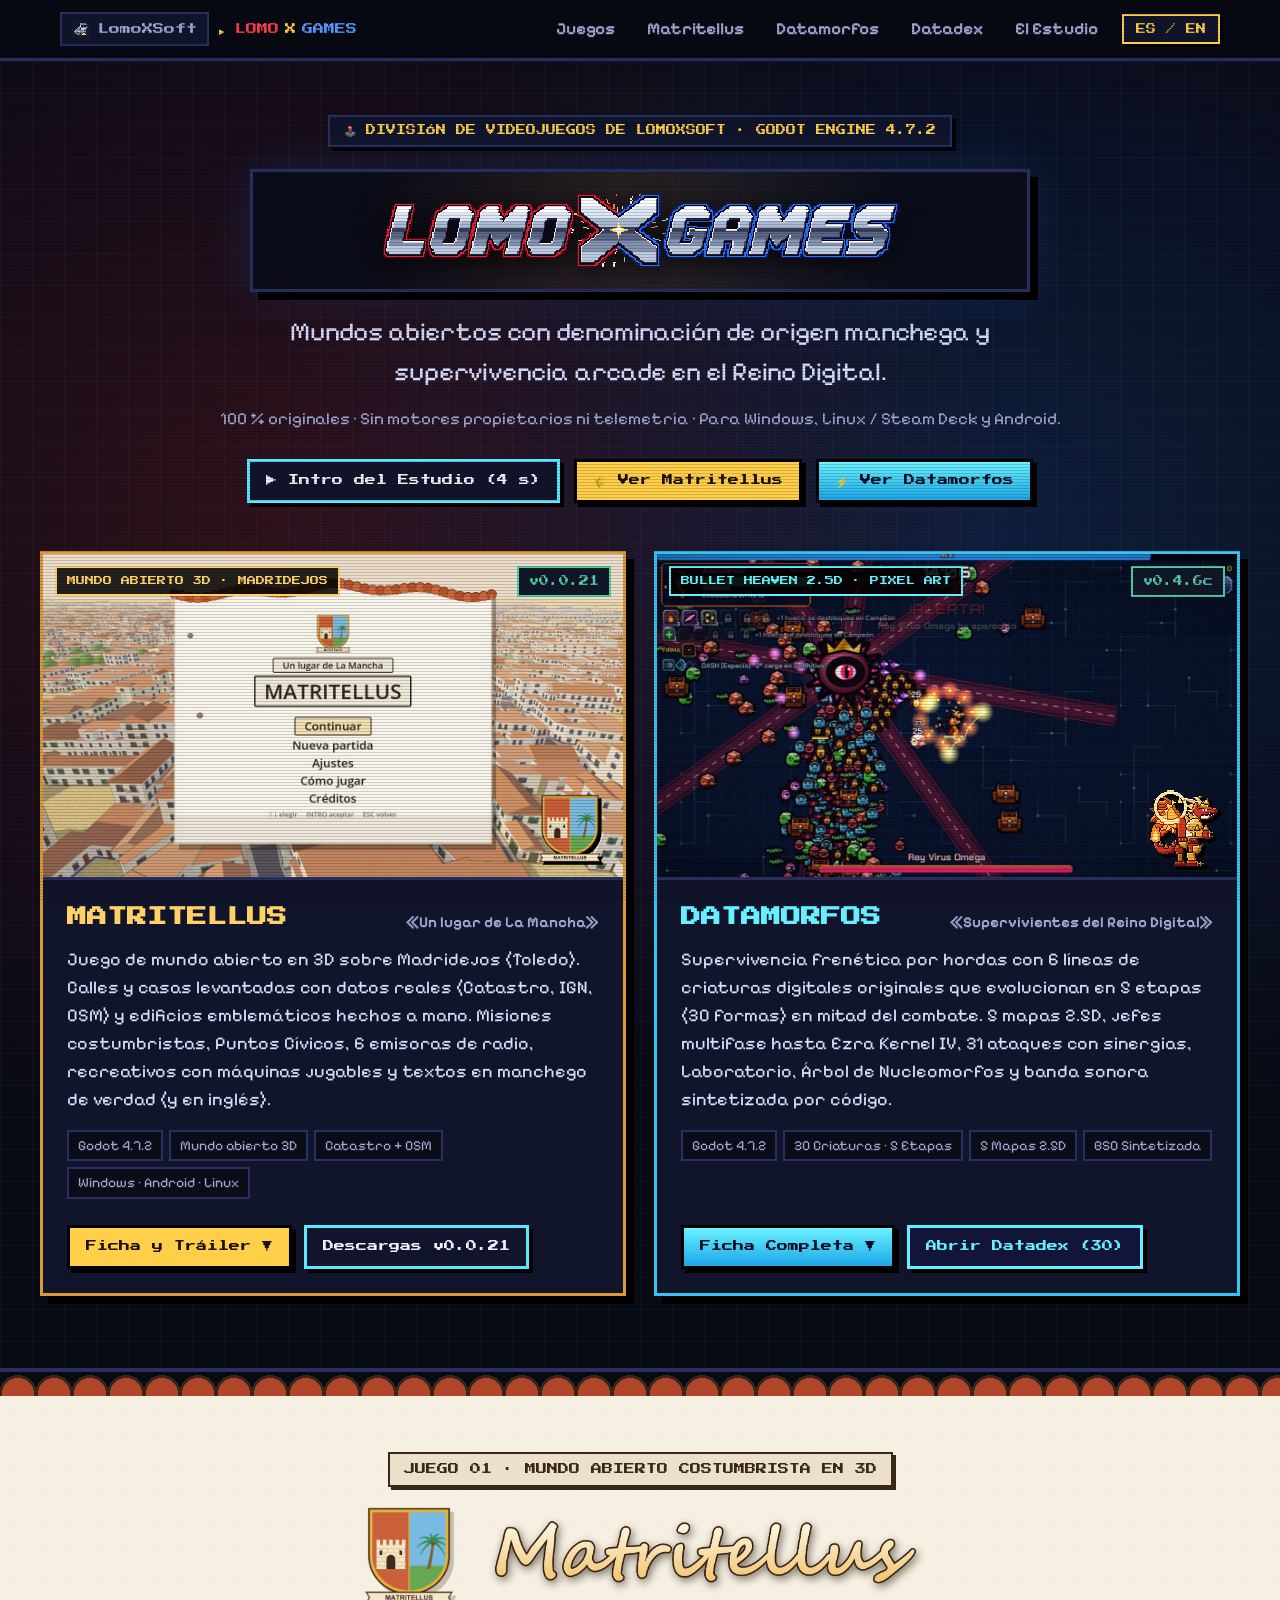
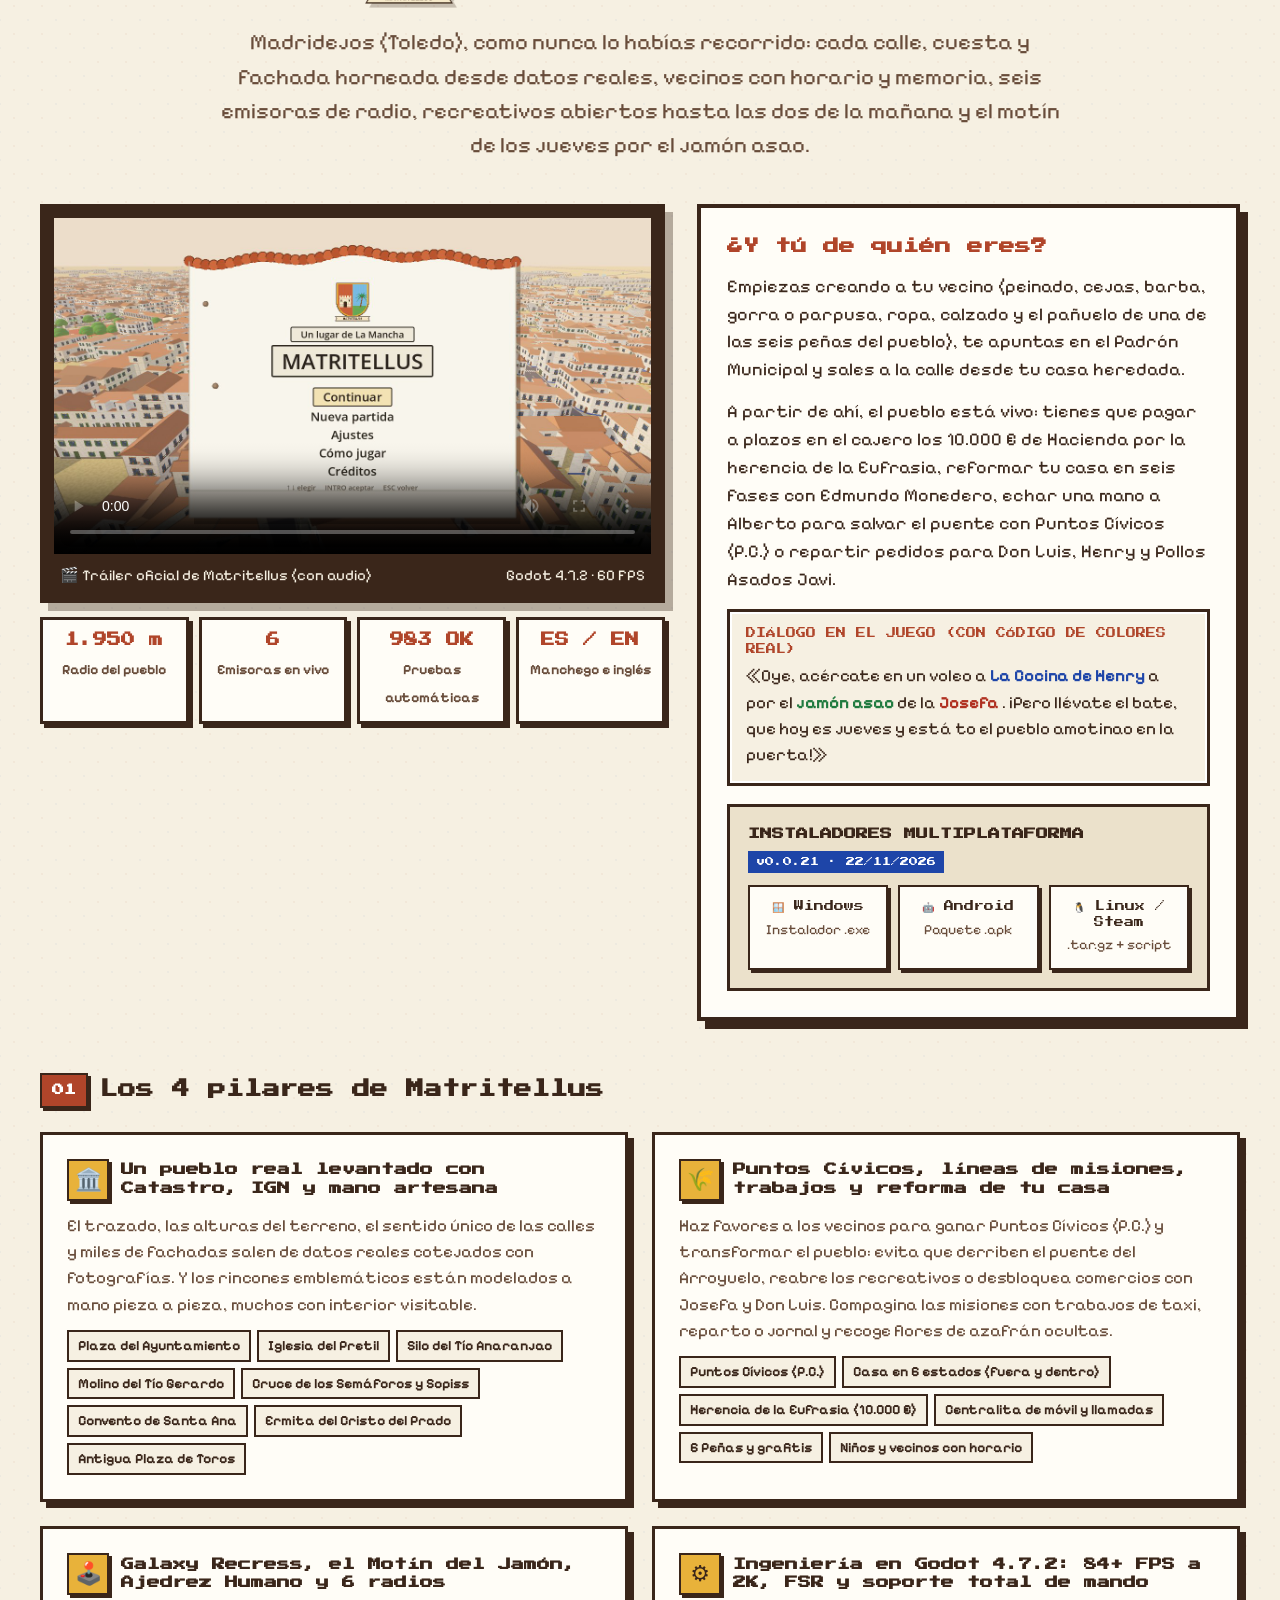
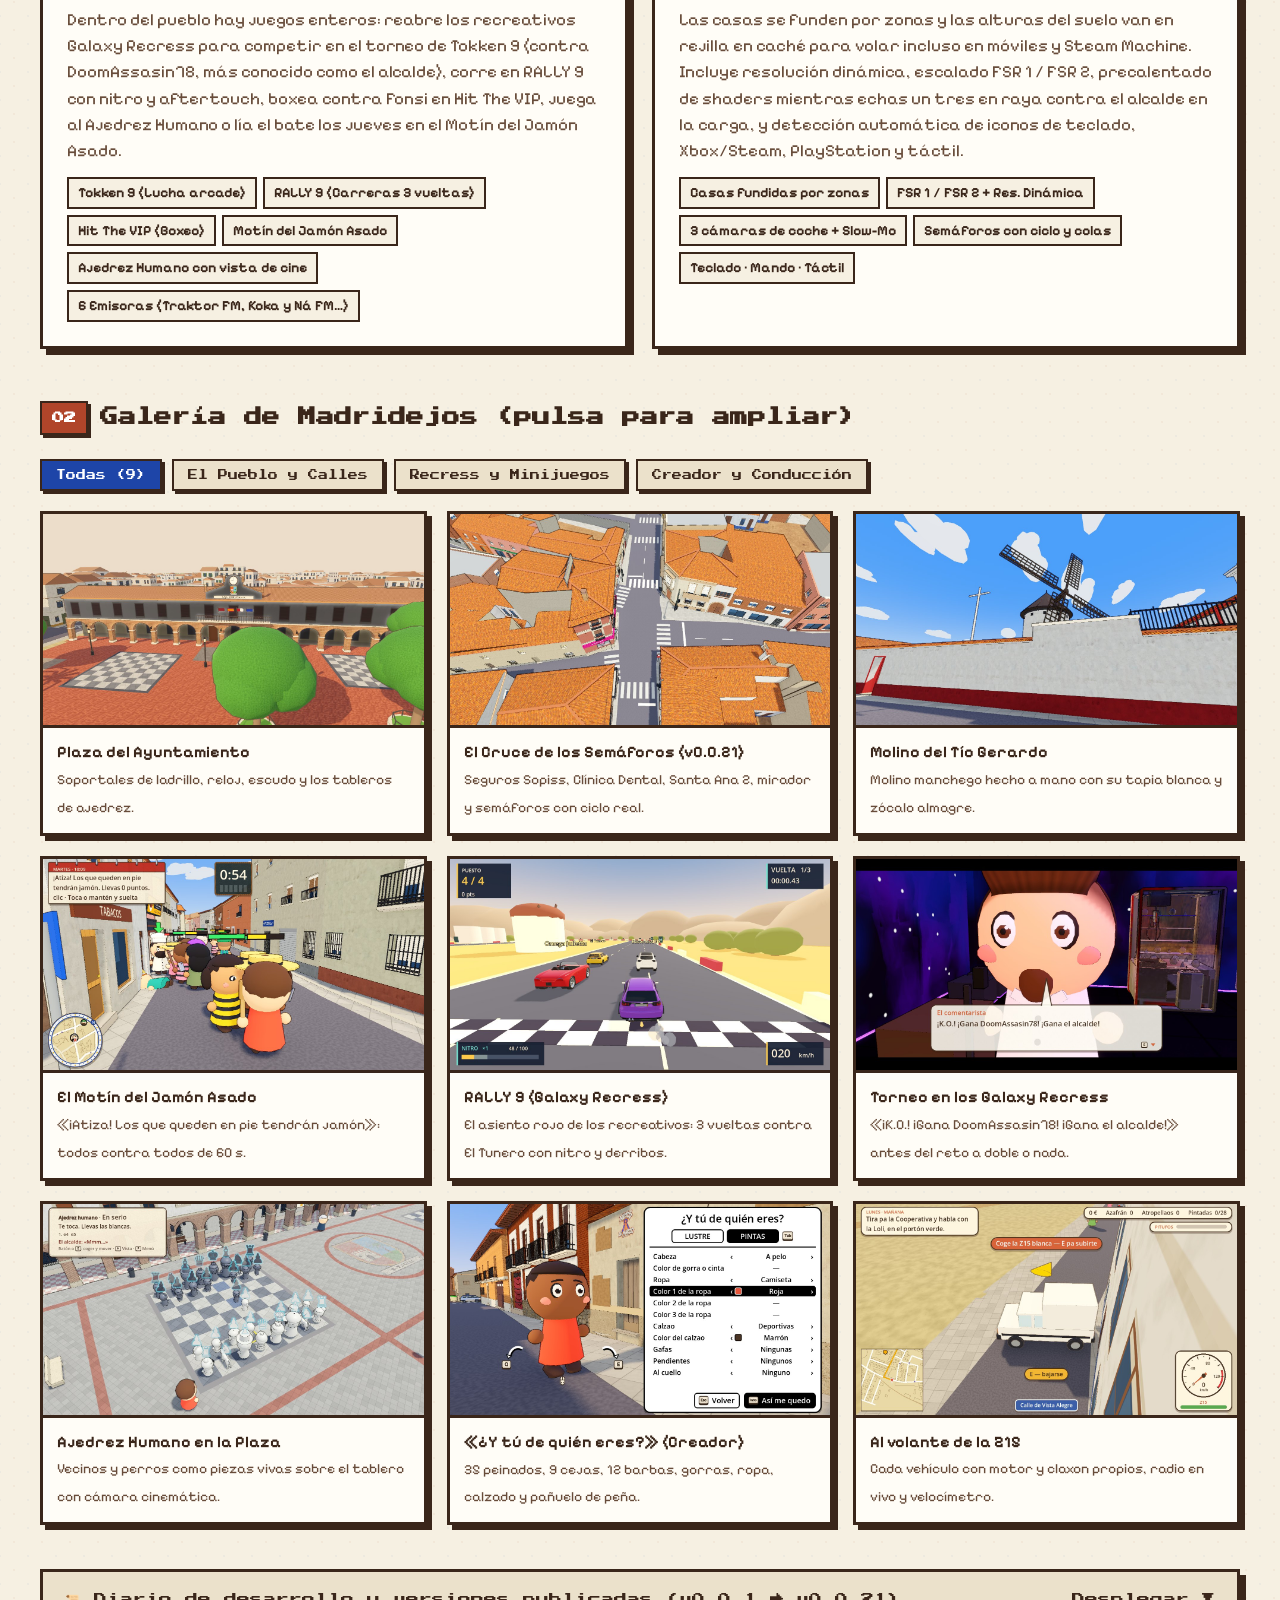
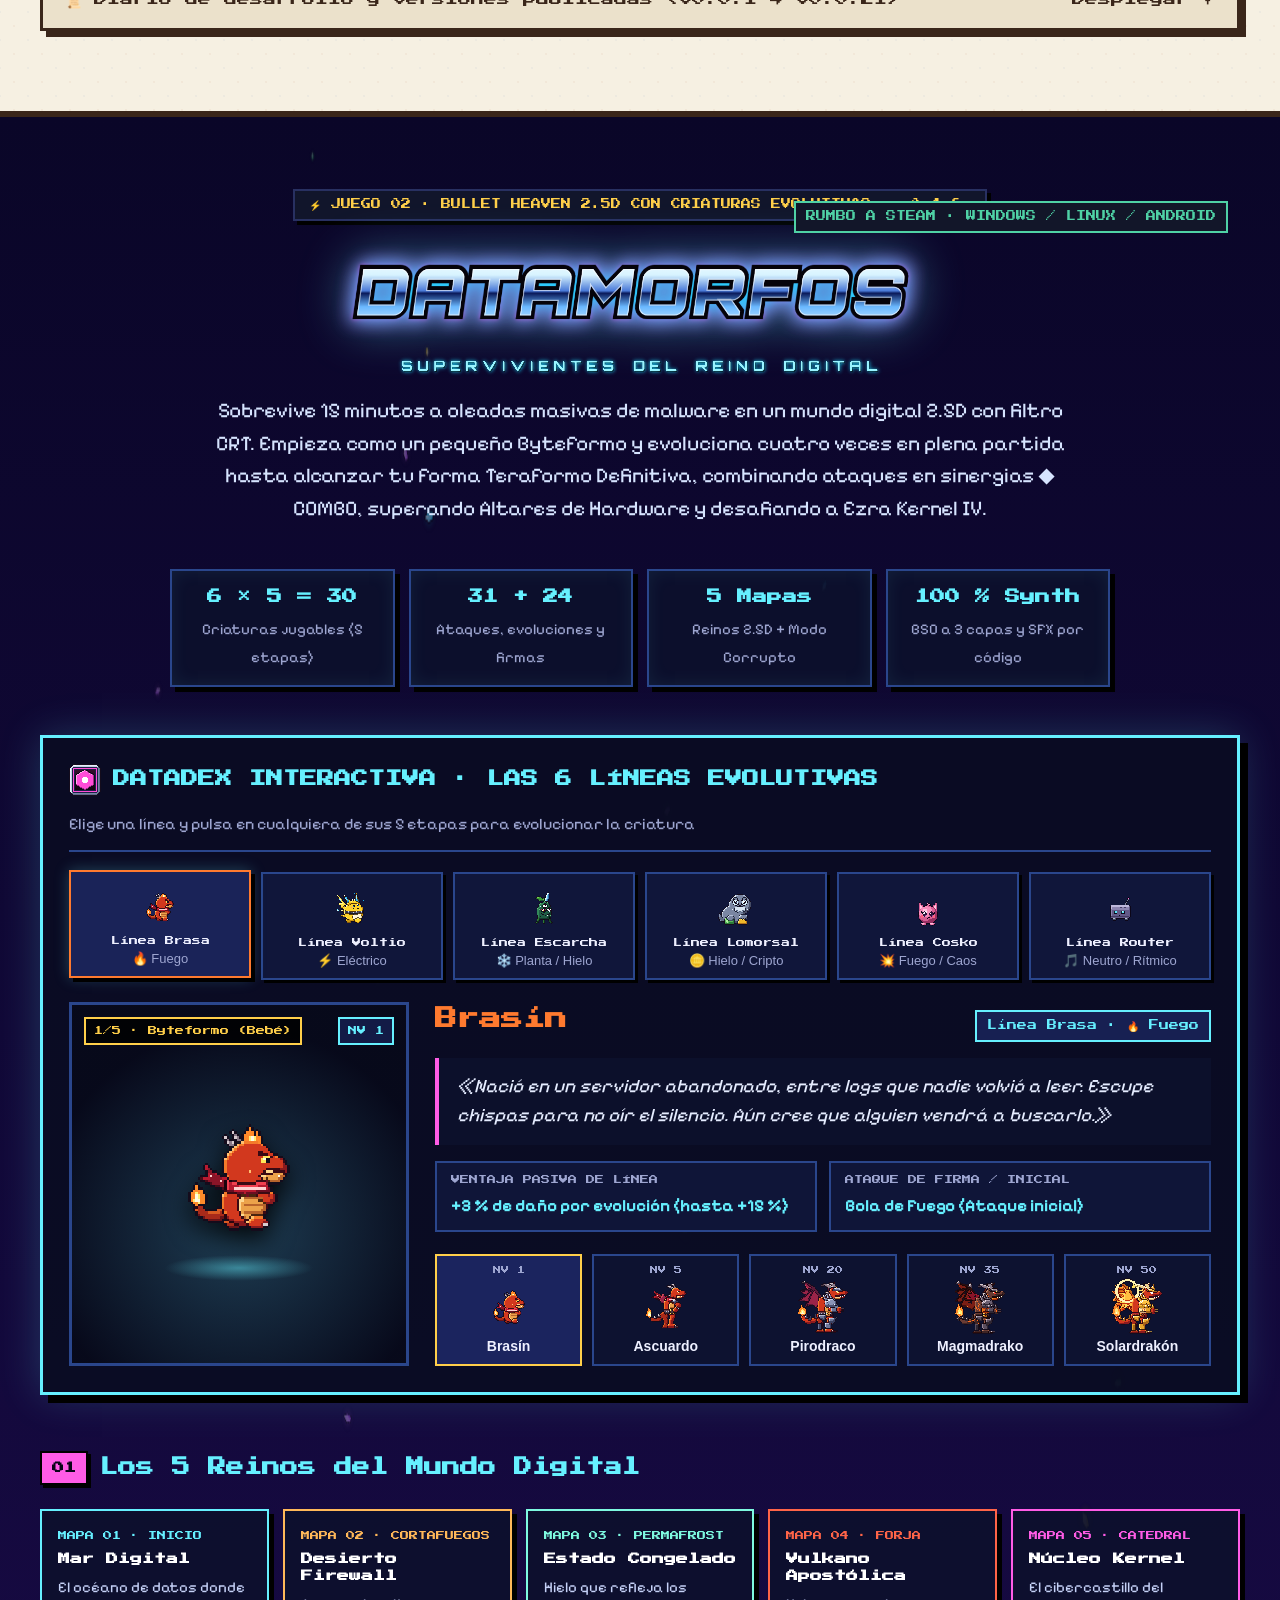
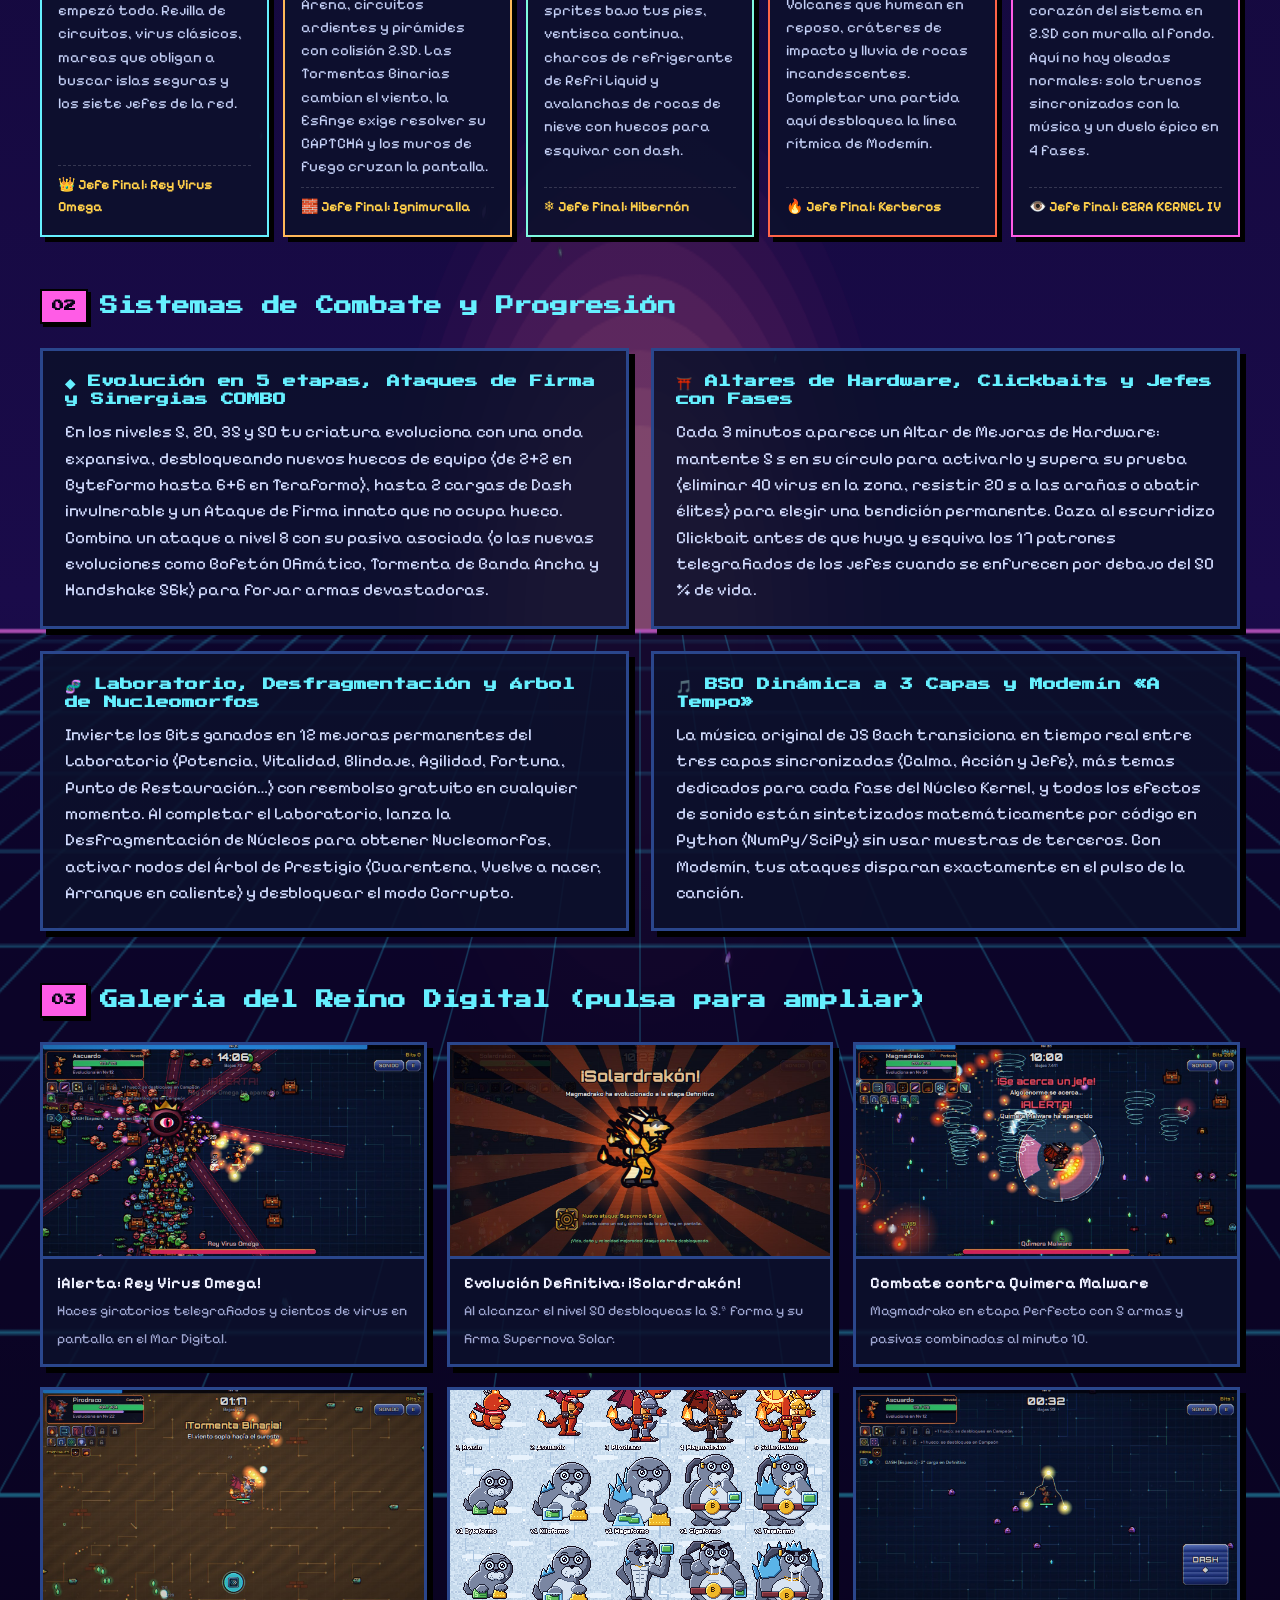
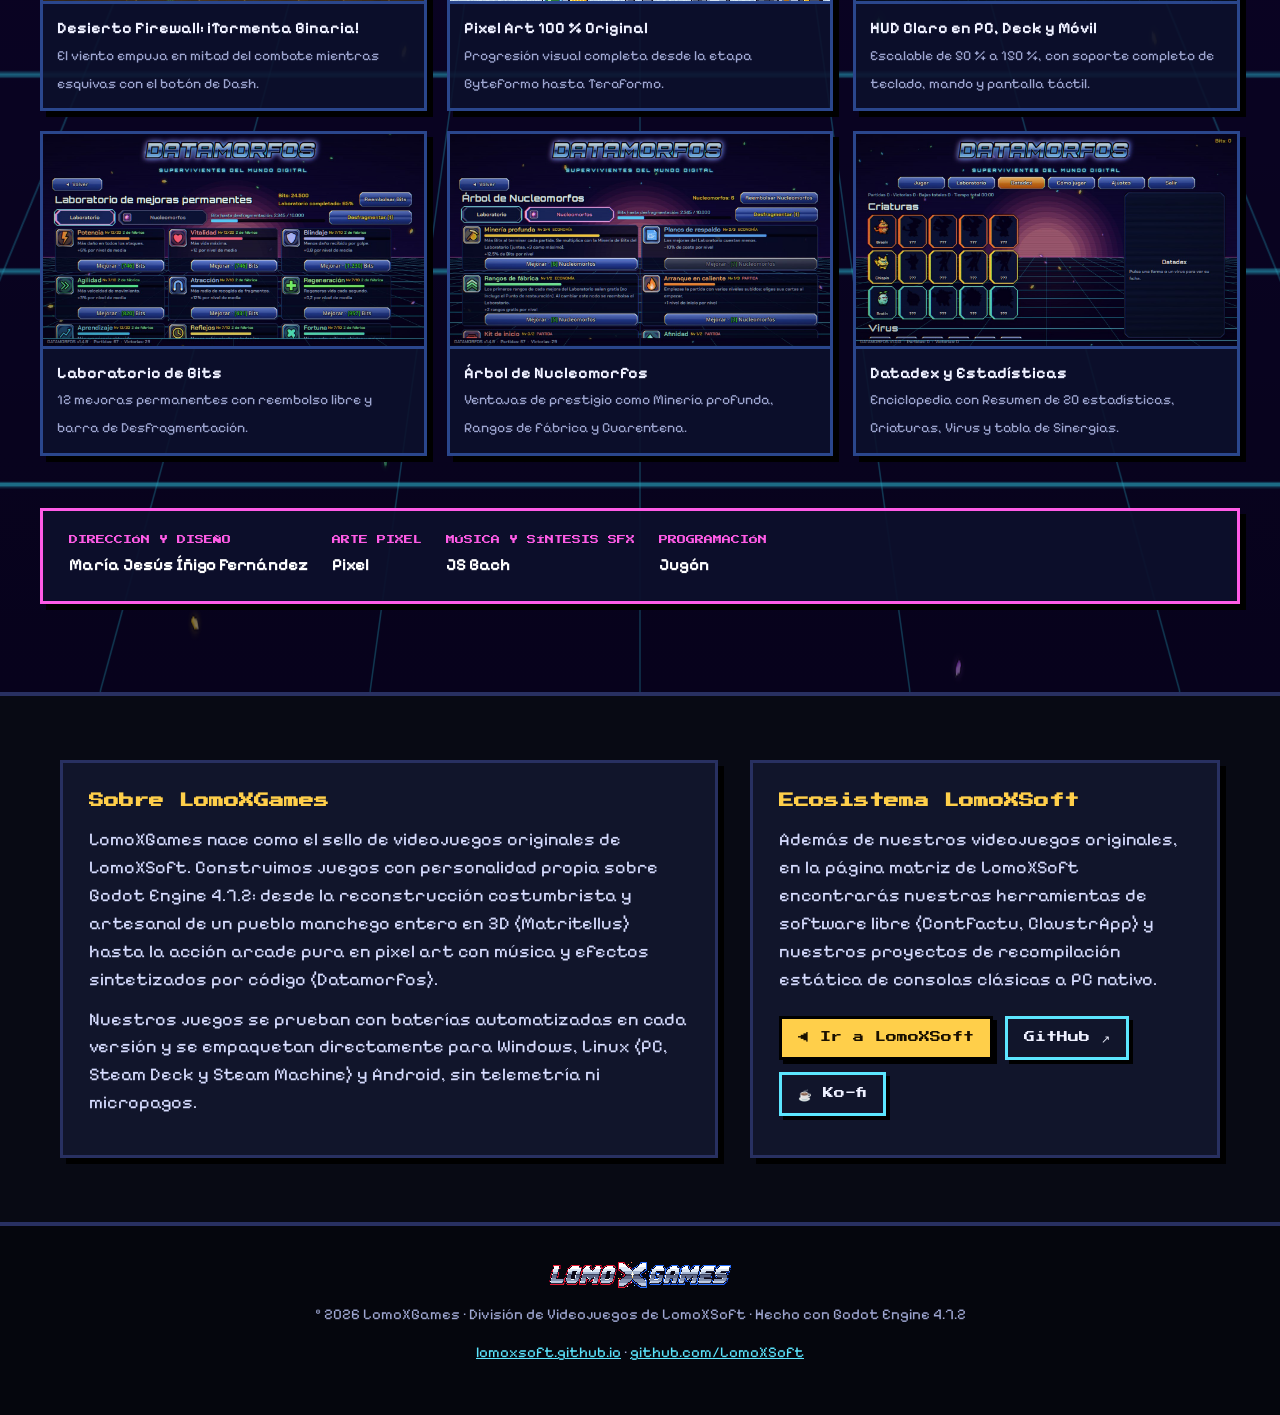
==== LomoXGames/index.html @ f9a0ca24 "Web oficial de LomoXGames con Matritellus y Datamorfos" ====
<!doctype html>
<html lang="es">
<head>
<meta charset="utf-8">
<meta name="viewport" content="width=device-width, initial-scale=1">
<title>LomoXGames · Estudio Indie de Videojuegos (División de LomoXSoft)</title>
<meta name="description" content="LomoXGames es la división de videojuegos de LomoXSoft. Descubre Matritellus (mundo abierto 3D sobre Madridejos) y Datamorfos (bullet-heaven 2.5D con 30 criaturas digitales).">
<meta name="theme-color" content="#080a14">
<meta property="og:type" content="website">
<meta property="og:title" content="LomoXGames · Matritellus &amp; Datamorfos">
<meta property="og:description" content="División de videojuegos de LomoXSoft: Matritellus (mundo abierto manchego en 3D) y Datamorfos (supervivientes del Reino Digital en pixel art).">
<meta property="og:url" content="https://lomoxsoft.github.io/LomoXGames/">
<meta property="og:image" content="https://lomoxsoft.github.io/LomoXGames/img/matritellus/shots/titulo.jpg">
<meta property="og:locale" content="es_ES">
<meta name="twitter:card" content="summary_large_image">
<link rel="icon" href="../favicon.ico" sizes="any">
<link rel="icon" type="image/png" href="../img/favicon-32.png">
<link rel="apple-touch-icon" href="../img/apple-touch-icon.png">
<link rel="stylesheet" href="estilo.css">
</head>
<body>
<div class="scan" aria-hidden="true"></div>

<!-- ==================== TOP CORPORATE & STUDIO BAR ==================== -->
<header class="topbar">
  <div class="topbar-in">
    <div class="crumb">
      <a class="crumb-parent" href="../index.html" title="Volver a la matriz LomoXSoft">
        <img class="pixel" src="../img/favicon-32.png" alt="" width="18" height="18">
        <span>LomoXSoft</span>
      </a>
      <span class="crumb-sep">▸</span>
      <a class="crumb-current" href="#top">
        <span class="x-red">LOMO</span><span class="x-gold">X</span><span class="x-blue">GAMES</span>
      </a>
    </div>
    <nav class="nav-links" aria-label="Navegación principal">
      <a href="#juegos" data-es="Juegos" data-en="Games">Juegos</a>
      <a class="nav-mat" href="#matritellus">Matritellus</a>
      <a class="nav-dm" href="#datamorfos">Datamorfos</a>
      <a href="#datadex">Datadex</a>
      <a href="#estudio" data-es="El Estudio" data-en="Studio">El Estudio</a>
      <button type="button" id="langToggle" class="lang-btn" aria-label="Cambiar idioma / Switch language">ES / EN</button>
    </nav>
  </div>
</header>

<!-- ==================== STUDIO HERO & DUAL SPOTLIGHT ==================== -->
<section id="top" class="studio-hero">
  <div class="studio-hero-in">
    <div class="subsidiary-pill">
      <span>🕹️</span>
      <span data-es="DIVISIÓN DE VIDEOJUEGOS DE LOMOXSOFT · GODOT ENGINE 4.7.2" data-en="VIDEO GAME DIVISION OF LOMOXSOFT · GODOT ENGINE 4.7.2">DIVISIÓN DE VIDEOJUEGOS DE LOMOXSOFT · GODOT ENGINE 4.7.2</span>
    </div>

    <div class="logo-stage" id="logoStage">
      <img class="studio-logo" src="img/brand/lomo_games.png" alt="LomoXGames">
      <div class="intro-video-wrap" id="introWrap">
        <video id="introVideo" src="img/brand/lomoxgames_intro.mp4" playsinline></video>
      </div>
    </div>

    <p class="studio-tagline" data-es="Mundos abiertos con denominación de origen manchega y supervivencia arcade en el Reino Digital." data-en="Open worlds with genuine Manchego roots and arcade survival in the Digital Realm.">
      Mundos abiertos con denominación de origen manchega y supervivencia arcade en el Reino Digital.
    </p>
    <p class="studio-sub" data-es="100 % originales · Sin motores propietarios ni telemetría · Para Windows, Linux / Steam Deck y Android." data-en="100% original IPs · No proprietary engines or telemetry · For Windows, Linux / Steam Deck and Android.">
      100 % originales · Sin motores propietarios ni telemetría · Para Windows, Linux / Steam Deck y Android.
    </p>

    <div class="hero-actions">
      <button type="button" class="btn alt" id="playIntroBtn" data-es="▶ Intro del Estudio (4 s)" data-en="▶ Studio Intro (4 s)">▶ Intro del Estudio (4 s)</button>
      <a class="btn" href="#matritellus" data-es="🌾 Ver Matritellus" data-en="🌾 Explore Matritellus">🌾 Ver Matritellus</a>
      <a class="btn dm-btn" href="#datamorfos" data-es="⚡ Ver Datamorfos" data-en="⚡ Explore Datamorfos">⚡ Ver Datamorfos</a>
    </div>

    <!-- DUAL GAME SPOTLIGHT -->
    <div id="juegos" class="dual-spotlight">

      <!-- Card 1: MATRITELLUS -->
      <article class="spot-card spot-mat">
        <div class="spot-media">
          <span class="spot-badge-top" data-es="MUNDO ABIERTO 3D · MADRIDEJOS" data-en="3D OPEN WORLD · MADRIDEJOS">MUNDO ABIERTO 3D · MADRIDEJOS</span>
          <span class="spot-version">v0.0.21</span>
          <img class="cover" src="img/matritellus/shots/titulo.jpg" alt="Matritellus — Un lugar de La Mancha">
          <img class="spot-corner-icon" src="img/matritellus/crest.png" alt="Escudo de Matritellus">
        </div>
        <div class="spot-body">
          <div class="spot-title-row">
            <h2>MATRITELLUS</h2>
            <span class="spot-sub" data-es="«Un lugar de La Mancha»" data-en="“A Place in La Mancha”">«Un lugar de La Mancha»</span>
          </div>
          <p data-es="Juego de mundo abierto en 3D sobre Madridejos (Toledo). Calles y casas levantadas con datos reales (Catastro, IGN, OSM) y edificios emblemáticos hechos a mano. Misiones costumbristas, Puntos Cívicos, 6 emisoras de radio, recreativos con máquinas jugables y textos en manchego de verdad (y en inglés)."
             data-en="3D open-world game set in Madridejos (Toledo, Spain). Real streets and houses built from official cartography (Cadastre, IGN, OSM) and handcrafted landmarks. Slice-of-life quests, Civic Points, 6 live radio stations, playable arcade cabinets and genuine Manchego dialogue (with full English localization).">
            Juego de mundo abierto en 3D sobre Madridejos (Toledo). Calles y casas levantadas con datos reales (Catastro, IGN, OSM) y edificios emblemáticos hechos a mano. Misiones costumbristas, Puntos Cívicos, 6 emisoras de radio, recreativos con máquinas jugables y textos en manchego de verdad (y en inglés).
          </p>
          <ul class="spot-tags">
            <li>Godot 4.7.2</li>
            <li>Mundo abierto 3D</li>
            <li>Catastro + OSM</li>
            <li>Windows · Android · Linux</li>
          </ul>
          <div class="spot-actions">
            <a class="btn" href="#matritellus" data-es="Ficha y Tráiler ▼" data-en="Details &amp; Trailer ▼">Ficha y Tráiler ▼</a>
            <a class="btn alt" href="#matritellus-descargas" data-es="Descargas v0.0.21" data-en="Downloads v0.0.21">Descargas v0.0.21</a>
          </div>
        </div>
      </article>

      <!-- Card 2: DATAMORFOS -->
      <article class="spot-card spot-dm">
        <div class="spot-media">
          <span class="spot-badge-top" data-es="BULLET HEAVEN 2.5D · PIXEL ART" data-en="2.5D BULLET HEAVEN · PIXEL ART">BULLET HEAVEN 2.5D · PIXEL ART</span>
          <span class="spot-version">v0.4.6c</span>
          <img class="cover" src="img/datamorfos/shots/rey_virus_omega.jpg" alt="Datamorfos — Supervivientes del Reino Digital">
          <img class="spot-corner-icon pixel" src="img/datamorfos/criaturas/brasa_4.png" alt="Solardrakón">
        </div>
        <div class="spot-body">
          <div class="spot-title-row">
            <h2>DATAMORFOS</h2>
            <span class="spot-sub" data-es="«Supervivientes del Reino Digital»" data-en="“Survivors of the Digital Realm”">«Supervivientes del Reino Digital»</span>
          </div>
          <p data-es="Supervivencia frenética por hordas con 6 líneas de criaturas digitales originales que evolucionan en 5 etapas (30 formas) en mitad del combate. 5 mapas 2.5D, jefes multifase hasta Ezra Kernel IV, 31 ataques con sinergias, Laboratorio, Árbol de Nucleomorfos y banda sonora sintetizada por código."
             data-en="Frenetic horde-survival bullet-heaven featuring 6 original digital creature lines that evolve across 5 stages (30 forms) mid-run. 5 2.5D realms, multi-phase bosses up to Ezra Kernel IV, 31 attacks with combo synergies, Lab, Nucleomorph Tree and a code-synthesized dynamic soundtrack.">
            Supervivencia frenética por hordas con 6 líneas de criaturas digitales originales que evolucionan en 5 etapas (30 formas) en mitad del combate. 5 mapas 2.5D, jefes multifase hasta Ezra Kernel IV, 31 ataques con sinergias, Laboratorio, Árbol de Nucleomorfos y banda sonora sintetizada por código.
          </p>
          <ul class="spot-tags">
            <li>Godot 4.7.2</li>
            <li>30 Criaturas · 5 Etapas</li>
            <li>5 Mapas 2.5D</li>
            <li>BSO Sintetizada</li>
          </ul>
          <div class="spot-actions">
            <a class="btn dm-btn" href="#datamorfos" data-es="Ficha Completa ▼" data-en="Full Overview ▼">Ficha Completa ▼</a>
            <a class="btn dm-alt" href="#datadex" data-es="Abrir Datadex (30)" data-en="Open Datadex (30)">Abrir Datadex (30)</a>
          </div>
        </div>
      </article>

    </div>
  </div>
</section>

<!-- ==================== WORLD 1: MATRITELLUS ==================== -->
<div class="tejas-border" aria-hidden="true"></div>
<section id="matritellus" class="world-matritellus">
  <div class="mat-container">

    <header class="mat-header">
      <span class="mat-kicker" data-es="JUEGO 01 · MUNDO ABIERTO COSTUMBRISTA EN 3D" data-en="GAME 01 · 3D SLICE-OF-LIFE OPEN WORLD">JUEGO 01 · MUNDO ABIERTO COSTUMBRISTA EN 3D</span>
      <div class="mat-crest-row">
        <img class="mat-crest" src="img/matritellus/crest.png" alt="Escudo de Matritellus">
        <img class="mat-title-img" src="img/matritellus/title.png" alt="Matritellus">
      </div>
      <p class="mat-lead" data-es="Madridejos (Toledo), como nunca lo habías recorrido: cada calle, cuesta y fachada horneada desde datos reales, vecinos con horario y memoria, seis emisoras de radio, recreativos abiertos hasta las dos de la mañana y el motín de los jueves por el jamón asao."
         data-en="Madridejos (Toledo), like you've never seen it before: every street, slope and facade baked from real geographic data, neighbours with daily schedules and memory, six radio stations, an arcade hall open till 2 AM and Thursday brawls for roasted ham.">
        Madridejos (Toledo), como nunca lo habías recorrido: cada calle, cuesta y fachada horneada desde datos reales, vecinos con horario y memoria, seis emisoras de radio, recreativos abiertos hasta las dos de la mañana y el motín de los jueves por el jamón asao.
      </p>
    </header>

    <!-- HERO GRID: TRAILER + OVERVIEW & DOWNLOADS -->
    <div class="mat-hero-grid">
      <div>
        <div class="mat-video-card">
          <video controls preload="metadata" poster="img/matritellus/shots/titulo.jpg">
            <source src="img/matritellus/trailer.mp4" type="video/mp4">
          </video>
          <div class="mat-video-caption">
            <span data-es="🎬 Tráiler oficial de Matritellus (con audio)" data-en="🎬 Official Matritellus Trailer (with audio)">🎬 Tráiler oficial de Matritellus (con audio)</span>
            <span>Godot 4.7.2 · 60 FPS</span>
          </div>
        </div>
        <div class="mat-stats-strip">
          <div class="mat-stat">
            <strong>1.950 m</strong>
            <span data-es="Radio del pueblo" data-en="Town map radius">Radio del pueblo</span>
          </div>
          <div class="mat-stat">
            <strong>6</strong>
            <span data-es="Emisoras en vivo" data-en="Live radio stations">Emisoras en vivo</span>
          </div>
          <div class="mat-stat">
            <strong>983 OK</strong>
            <span data-es="Pruebas automáticas" data-en="Automated selftests">Pruebas automáticas</span>
          </div>
          <div class="mat-stat">
            <strong>ES / EN</strong>
            <span data-es="Manchego e inglés" data-en="Manchego &amp; English">Manchego e inglés</span>
          </div>
        </div>
      </div>

      <div class="mat-overview-card">
        <h3 data-es="¿Y tú de quién eres?" data-en="And whose kid are you?">¿Y tú de quién eres?</h3>
        <p data-es="Empiezas creando a tu vecino (peinado, cejas, barba, gorra o parpusa, ropa, calzado y el pañuelo de una de las seis peñas del pueblo), te apuntas en el Padrón Municipal y sales a la calle desde tu casa heredada."
           data-en="Start by creating your neighbour (hairstyle, eyebrows, beard, flat cap, clothes, shoes and the scarf of one of the town's six festival peñas), register at the Municipal Roll and step out from your inherited house.">
          Empiezas creando a tu vecino (peinado, cejas, barba, gorra o parpusa, ropa, calzado y el pañuelo de una de las seis peñas del pueblo), te apuntas en el Padrón Municipal y sales a la calle desde tu casa heredada.
        </p>
        <p data-es="A partir de ahí, el pueblo está vivo: tienes que pagar a plazos en el cajero los 10.000 € de Hacienda por la herencia de la Eufrasia, reformar tu casa en seis fases con Edmundo Monedero, echar una mano a Alberto para salvar el puente con Puntos Cívicos (P.C.) o repartir pedidos para Don Luis, Henry y Pollos Asados Javi."
           data-en="From there, the town is alive: pay off the €10,000 tax bill for Eufrasia's inheritance at the ATM, renovate your house across six stages with Edmundo Monedero, help Alberto save the bridge using Civic Points (P.C.), or run deliveries for Don Luis, Henry and Javi's Roast Chickens.">
          A partir de ahí, el pueblo está vivo: tienes que pagar a plazos en el cajero los 10.000 € de Hacienda por la herencia de la Eufrasia, reformar tu casa en seis fases con Edmundo Monedero, echar una mano a Alberto para salvar el puente con Puntos Cívicos (P.C.) o repartir pedidos para Don Luis, Henry y Pollos Asados Javi.
        </p>

        <div class="mat-dialogue-sample">
          <span class="dlg-speaker" data-es="Diálogo en el juego (con código de colores real)" data-en="In-game dialogue (with real colour coding)">Diálogo en el juego (con código de colores real)</span>
          <span data-es="«Oye, acércate en un voleo a " data-en="“Hey, run over to ">«Oye, acércate en un voleo a </span>
          <span class="loc-blue">La Cocina de Henry</span>
          <span data-es=" a por el " data-en=" and grab the "> a por el </span>
          <span class="obj-green" data-es="jamón asao" data-en="roasted ham">jamón asao</span>
          <span data-es=" de la " data-en=" for "> de la </span>
          <span class="npc-red">Josefa</span>
          <span data-es=". ¡Pero llévate el bate, que hoy es jueves y está to el pueblo amotinao en la puerta!»" data-en=". But bring the bat—it's Thursday and half the town is rioting at the door!”">. ¡Pero llévate el bate, que hoy es jueves y está to el pueblo amotinao en la puerta!»</span>
        </div>

        <div id="matritellus-descargas" class="mat-dl-box">
          <div class="mat-dl-head">
            <strong data-es="INSTALADORES MULTIPLATAFORMA" data-en="CROSS-PLATFORM INSTALLERS">INSTALADORES MULTIPLATAFORMA</strong>
            <span class="mat-dl-badge">v0.0.21 · 22/11/2026</span>
          </div>
          <div class="mat-dl-grid">
            <a class="dl-item" href="https://github.com/LomoXSoft/Matritellus/releases/latest">
              <span class="dl-os">🪟 Windows</span>
              <span class="dl-ext">Instalador .exe</span>
            </a>
            <a class="dl-item" href="https://github.com/LomoXSoft/Matritellus/releases/latest">
              <span class="dl-os">🤖 Android</span>
              <span class="dl-ext">Paquete .apk</span>
            </a>
            <a class="dl-item" href="https://github.com/LomoXSoft/Matritellus/releases/latest">
              <span class="dl-os">🐧 Linux / Steam</span>
              <span class="dl-ext">.tar.gz + script</span>
            </a>
          </div>
        </div>
      </div>
    </div>

    <!-- 4 BENTO PILLARS -->
    <h3 class="mat-section-title">
      <span class="num">01</span>
      <span data-es="Los 4 pilares de Matritellus" data-en="The 4 Pillars of Matritellus">Los 4 pilares de Matritellus</span>
    </h3>

    <div class="mat-bento">
      <article class="mat-pillar">
        <div class="mat-pillar-top">
          <span class="mat-pillar-icon">🏛️</span>
          <h4 data-es="Un pueblo real levantado con Catastro, IGN y mano artesana" data-en="A Real Town Built from Cadastre Data, DEM &amp; Handcrafted Art">Un pueblo real levantado con Catastro, IGN y mano artesana</h4>
        </div>
        <p data-es="El trazado, las alturas del terreno, el sentido único de las calles y miles de fachadas salen de datos reales cotejados con fotografías. Y los rincones emblemáticos están modelados a mano pieza a pieza, muchos con interior visitable."
           data-en="Street layouts, terrain elevation, one-way traffic rules and thousands of house fronts come from real cartography verified against photos. Emblematic landmarks are handcrafted piece by piece, many with explorable interiors.">
          El trazado, las alturas del terreno, el sentido único de las calles y miles de fachadas salen de datos reales cotejados con fotografías. Y los rincones emblemáticos están modelados a mano pieza a pieza, muchos con interior visitable.
        </p>
        <ul class="mat-chip-list">
          <li>Plaza del Ayuntamiento</li>
          <li>Iglesia del Pretil</li>
          <li>Silo del Tío Anaranjao</li>
          <li>Molino del Tío Gerardo</li>
          <li>Cruce de los Semáforos y Sopiss</li>
          <li>Convento de Santa Ana</li>
          <li>Ermita del Cristo del Prado</li>
          <li>Antigua Plaza de Toros</li>
        </ul>
      </article>

      <article class="mat-pillar">
        <div class="mat-pillar-top">
          <span class="mat-pillar-icon">🌾</span>
          <h4 data-es="Puntos Cívicos, líneas de misiones, trabajos y reforma de tu casa" data-en="Civic Points, Questlines, Jobs &amp; 6-Stage House Renovation">Puntos Cívicos, líneas de misiones, trabajos y reforma de tu casa</h4>
        </div>
        <p data-es="Haz favores a los vecinos para ganar Puntos Cívicos (P.C.) y transformar el pueblo: evita que derriben el puente del Arroyuelo, reabre los recreativos o desbloquea comercios con Josefa y Don Luis. Compagina las misiones con trabajos de taxi, reparto o jornal y recoge flores de azafrán ocultas."
           data-en="Help neighbours to earn Civic Points (P.C.) and transform the town: save the Arroyuelo bridge from demolition, reopen the arcade hall or unlock local businesses with Josefa and Don Luis. Take on taxi, delivery or day-labour jobs and hunt for hidden saffron flowers.">
          Haz favores a los vecinos para ganar Puntos Cívicos (P.C.) y transformar el pueblo: evita que derriben el puente del Arroyuelo, reabre los recreativos o desbloquea comercios con Josefa y Don Luis. Compagina las misiones con trabajos de taxi, reparto o jornal y recoge flores de azafrán ocultas.
        </p>
        <ul class="mat-chip-list">
          <li>Puntos Cívicos (P.C.)</li>
          <li>Casa en 6 estados (fuera y dentro)</li>
          <li>Herencia de la Eufrasia (10.000 €)</li>
          <li>Centralita de móvil y llamadas</li>
          <li>6 Peñas y grafitis</li>
          <li>Niños y vecinos con horario</li>
        </ul>
      </article>

      <article class="mat-pillar">
        <div class="mat-pillar-top">
          <span class="mat-pillar-icon">🕹️</span>
          <h4 data-es="Galaxy Recress, el Motín del Jamón, Ajedrez Humano y 6 radios" data-en="Galaxy Recress Arcade, Ham Riot, Human Chess &amp; 6 Radio Stations">Galaxy Recress, el Motín del Jamón, Ajedrez Humano y 6 radios</h4>
        </div>
        <p data-es="Dentro del pueblo hay juegos enteros: reabre los recreativos Galaxy Recress para competir en el torneo de Tokken 9 (contra DoomAssasin78, más conocido como el alcalde), corre en RALLY 9 con nitro y aftertouch, boxea contra Fonsi en Hit The VIP, juega al Ajedrez Humano o lía el bate los jueves en el Motín del Jamón Asado."
           data-en="Whole games live inside the town: reopen the Galaxy Recress arcade to enter the Tokken 9 fighting tournament (against DoomAssasin78, aka the Mayor), race in RALLY 9 with nitro and aftertouch, box Fonsi in Hit The VIP, play Human Chess or swing your bat on Thursdays in the Roasted Ham Riot.">
          Dentro del pueblo hay juegos enteros: reabre los recreativos Galaxy Recress para competir en el torneo de Tokken 9 (contra DoomAssasin78, más conocido como el alcalde), corre en RALLY 9 con nitro y aftertouch, boxea contra Fonsi en Hit The VIP, juega al Ajedrez Humano o lía el bate los jueves en el Motín del Jamón Asado.
        </p>
        <ul class="mat-chip-list">
          <li>Tokken 9 (Lucha arcade)</li>
          <li>RALLY 9 (Carreras 3 vueltas)</li>
          <li>Hit The VIP (Boxeo)</li>
          <li>Motín del Jamón Asado</li>
          <li>Ajedrez Humano con vista de cine</li>
          <li>6 Emisoras (Traktor FM, Koka y Ná FM…)</li>
        </ul>
      </article>

      <article class="mat-pillar">
        <div class="mat-pillar-top">
          <span class="mat-pillar-icon">⚙️</span>
          <h4 data-es="Ingeniería en Godot 4.7.2: 84+ FPS a 2K, FSR y soporte total de mando" data-en="Godot 4.7.2 Engineering: 84+ FPS at 2K, FSR &amp; Full Controller Support">Ingeniería en Godot 4.7.2: 84+ FPS a 2K, FSR y soporte total de mando</h4>
        </div>
        <p data-es="Las casas se funden por zonas y las alturas del suelo van en rejilla en caché para volar incluso en móviles y Steam Machine. Incluye resolución dinámica, escalado FSR 1 / FSR 2, precalentado de shaders mientras echas un tres en raya contra el alcalde en la carga, y detección automática de iconos de teclado, Xbox/Steam, PlayStation y táctil."
           data-en="Houses merge by zone and ground heights use a cached grid for smooth framerates on PC, Steam Machine and Android. Includes dynamic resolution, FSR 1 / FSR 2 upscaling, shader pre-warming while playing tic-tac-toe against the Mayor on the loading screen, and dynamic input prompts.">
          Las casas se funden por zonas y las alturas del suelo van en rejilla en caché para volar incluso en móviles y Steam Machine. Incluye resolución dinámica, escalado FSR 1 / FSR 2, precalentado de shaders mientras echas un tres en raya contra el alcalde en la carga, y detección automática de iconos de teclado, Xbox/Steam, PlayStation y táctil.
        </p>
        <ul class="mat-chip-list">
          <li>Casas fundidas por zonas</li>
          <li>FSR 1 / FSR 2 + Res. Dinámica</li>
          <li>3 cámaras de coche + Slow-Mo</li>
          <li>Semáforos con ciclo y colas</li>
          <li>Teclado · Mando · Táctil</li>
        </ul>
      </article>
    </div>

    <!-- SCREENSHOT GALLERY WITH FILTER -->
    <h3 class="mat-section-title">
      <span class="num">02</span>
      <span data-es="Galería de Madridejos (pulsa para ampliar)" data-en="Madridejos Gallery (click to enlarge)">Galería de Madridejos (pulsa para ampliar)</span>
    </h3>

    <div class="gallery-filters" role="tablist">
      <button type="button" class="filter-btn active" data-filter="all" data-es="Todas (9)" data-en="All (9)">Todas (9)</button>
      <button type="button" class="filter-btn" data-filter="pueblo" data-es="El Pueblo y Calles" data-en="Town &amp; Landmarks">El Pueblo y Calles</button>
      <button type="button" class="filter-btn" data-filter="minijuegos" data-es="Recress y Minijuegos" data-en="Arcade &amp; Minigames">Recress y Minijuegos</button>
      <button type="button" class="filter-btn" data-filter="vida" data-es="Creador y Conducción" data-en="Creator &amp; Driving">Creador y Conducción</button>
    </div>

    <div class="mat-gallery" id="matGallery">
      <div class="shot-card" data-cat="pueblo" data-full="img/matritellus/shots/plaza_ayuntamiento.jpg" data-title="Plaza del Ayuntamiento · Soportales y tableros hechos a mano">
        <div class="shot-thumb"><img src="img/matritellus/shots/plaza_ayuntamiento.jpg" alt="Plaza del Ayuntamiento" loading="lazy"></div>
        <div class="shot-cap">
          <strong data-es="Plaza del Ayuntamiento" data-en="Town Hall Square">Plaza del Ayuntamiento</strong>
          <span data-es="Soportales de ladrillo, reloj, escudo y los tableros de ajedrez." data-en="Brick arcades, clock, coat of arms and the human chess boards.">Soportales de ladrillo, reloj, escudo y los tableros de ajedrez.</span>
        </div>
      </div>

      <div class="shot-card" data-cat="pueblo" data-full="img/matritellus/shots/cruce_semaforos.jpg" data-title="El Cruce de los Semáforos · Las 5 esquinas hechas a mano (v0.0.21)">
        <div class="shot-thumb"><img src="img/matritellus/shots/cruce_semaforos.jpg" alt="Cruce de los Semáforos" loading="lazy"></div>
        <div class="shot-cap">
          <strong data-es="El Cruce de los Semáforos (v0.0.21)" data-en="The Traffic Light Crossroads (v0.0.21)">El Cruce de los Semáforos (v0.0.21)</strong>
          <span data-es="Seguros Sopiss, Clínica Dental, Santa Ana 2, mirador y semáforos con ciclo real." data-en="Seguros Sopiss, Dental Clinic, Santa Ana 2, bay window house and working traffic lights.">Seguros Sopiss, Clínica Dental, Santa Ana 2, mirador y semáforos con ciclo real.</span>
        </div>
      </div>

      <div class="shot-card" data-cat="pueblo" data-full="img/matritellus/shots/molino_tio_gerardo.jpg" data-title="Molino del Tío Gerardo · Aspas, tapia encalada y zócalo rojo">
        <div class="shot-thumb"><img src="img/matritellus/shots/molino_tio_gerardo.jpg" alt="Molino del Tío Gerardo" loading="lazy"></div>
        <div class="shot-cap">
          <strong data-es="Molino del Tío Gerardo" data-en="Uncle Gerardo's Windmill">Molino del Tío Gerardo</strong>
          <span data-es="Molino manchego hecho a mano con su tapia blanca y zócalo almagre." data-en="Handcrafted Manchego windmill with its whitewashed wall and red plinth.">Molino manchego hecho a mano con su tapia blanca y zócalo almagre.</span>
        </div>
      </div>

      <div class="shot-card" data-cat="minijuegos" data-full="img/matritellus/shots/motin_jamon.jpg" data-title="El Motín del Jamón Asado · Jueves en La Cocina de Henry">
        <div class="shot-thumb"><img src="img/matritellus/shots/motin_jamon.jpg" alt="El Motín del Jamón Asado" loading="lazy"></div>
        <div class="shot-cap">
          <strong data-es="El Motín del Jamón Asado" data-en="The Roasted Ham Riot">El Motín del Jamón Asado</strong>
          <span data-es="«¡Atiza! Los que queden en pie tendrán jamón»: todos contra todos de 60 s." data-en="“Swing away! Those left standing get roasted ham”: 60s all-out street brawl.">«¡Atiza! Los que queden en pie tendrán jamón»: todos contra todos de 60 s.</span>
        </div>
      </div>

      <div class="shot-card" data-cat="minijuegos" data-full="img/matritellus/shots/galaxy_rally9.jpg" data-title="RALLY 9 · Recreativa de conducción en los Galaxy Recress">
        <div class="shot-thumb"><img src="img/matritellus/shots/galaxy_rally9.jpg" alt="RALLY 9 en Galaxy Recress" loading="lazy"></div>
        <div class="shot-cap">
          <strong data-es="RALLY 9 (Galaxy Recress)" data-en="RALLY 9 (Galaxy Recress)">RALLY 9 (Galaxy Recress)</strong>
          <span data-es="El asiento rojo de los recreativos: 3 vueltas contra El Tunero con nitro y derribos." data-en="The red arcade racer seat: 3 laps against El Tunero with nitro and takedowns.">El asiento rojo de los recreativos: 3 vueltas contra El Tunero con nitro y derribos.</span>
        </div>
      </div>

      <div class="shot-card" data-cat="minijuegos" data-full="img/matritellus/shots/galaxy_recress.jpg" data-title="Torneo de Tokken 9 · La final contra DoomAssasin78 (el alcalde)">
        <div class="shot-thumb"><img src="img/matritellus/shots/galaxy_recress.jpg" alt="Torneo en Galaxy Recress" loading="lazy"></div>
        <div class="shot-cap">
          <strong data-es="Torneo en los Galaxy Recress" data-en="Galaxy Recress Tournament">Torneo en los Galaxy Recress</strong>
          <span data-es="«¡K.O.! ¡Gana DoomAssasin78! ¡Gana el alcalde!» antes del reto a doble o nada." data-en="“K.O.! DoomAssasin78 wins! The Mayor wins!” right before his double-or-nothing challenge.">«¡K.O.! ¡Gana DoomAssasin78! ¡Gana el alcalde!» antes del reto a doble o nada.</span>
        </div>
      </div>

      <div class="shot-card" data-cat="minijuegos" data-full="img/matritellus/shots/ajedrez_humano.jpg" data-title="Ajedrez Humano · Partida en la Plaza con vecinos y vista de cine">
        <div class="shot-thumb"><img src="img/matritellus/shots/ajedrez_humano.jpg" alt="Ajedrez Humano" loading="lazy"></div>
        <div class="shot-cap">
          <strong data-es="Ajedrez Humano en la Plaza" data-en="Human Chess in the Square">Ajedrez Humano en la Plaza</strong>
          <span data-es="Vecinos y perros como piezas vivas sobre el tablero con cámara cinemática." data-en="Neighbours and dogs acting as living chess pieces with a cinematic camera.">Vecinos y perros como piezas vivas sobre el tablero con cámara cinemática.</span>
        </div>
      </div>

      <div class="shot-card" data-cat="vida" data-full="img/matritellus/shots/creador_personaje.jpg" data-title="Creador de personaje · «¿Y tú de quién eres?»">
        <div class="shot-thumb"><img src="img/matritellus/shots/creador_personaje.jpg" alt="Creador de personaje" loading="lazy"></div>
        <div class="shot-cap">
          <strong data-es="«¿Y tú de quién eres?» (Creador)" data-en="“And whose kid are you?” (Creator)">«¿Y tú de quién eres?» (Creador)</strong>
          <span data-es="35 peinados, 9 cejas, 12 barbas, gorras, ropa, calzado y pañuelo de peña." data-en="35 hairstyles, 9 eyebrows, 12 beards, caps, outfits, shoes and festival scarves.">35 peinados, 9 cejas, 12 barbas, gorras, ropa, calzado y pañuelo de peña.</span>
        </div>
      </div>

      <div class="shot-card" data-cat="vida" data-full="img/matritellus/shots/conduccion_z15.jpg" data-title="Conducción por Madridejos · La Z15 blanca rumbo a la Cooperativa">
        <div class="shot-thumb"><img src="img/matritellus/shots/conduccion_z15.jpg" alt="Conducción en la Z15" loading="lazy"></div>
        <div class="shot-cap">
          <strong data-es="Al volante de la Z15" data-en="Behind the Wheel of the Z15">Al volante de la Z15</strong>
          <span data-es="Cada vehículo con motor y claxon propios, radio en vivo y velocímetro." data-en="Every vehicle features its own engine &amp; horn audio, live radio and speedometer.">Cada vehículo con motor y claxon propios, radio en vivo y velocímetro.</span>
        </div>
      </div>
    </div>

    <!-- EXPANDABLE VERSION HISTORY (v0.0.1 - v0.0.21) -->
    <details class="mat-changelog">
      <summary>
        <span data-es="📜 Diario de desarrollo y versiones publicadas (v0.0.1 → v0.0.21)" data-en="📜 Development Log &amp; Published Releases (v0.0.1 → v0.0.21)">📜 Diario de desarrollo y versiones publicadas (v0.0.1 → v0.0.21)</span>
        <span data-es="Desplegar ▼" data-en="Expand ▼">Desplegar ▼</span>
      </summary>
      <div class="mat-changelog-body">
        <div class="ver-row">
          <div class="ver-head"><span class="ver-tag">v0.0.21</span><span class="ver-date">22/11/2026</span></div>
          <p>El cruce de los semáforos: las cinco esquinas hechas a mano (Seguros Sopiss con vendedora, cliente y señora de la limpieza tarareando de noche, Clínica Dental, Santa Ana 2, casa del mirador y beige del Salvador) y semáforos que paran a los coches y parpadean en ámbar de madrugada o si los tiras; calles Tembleque, Delicias, Reina Sofía, Parra, Descanso y Pastora.</p>
        </div>
        <div class="ver-row">
          <div class="ver-head"><span class="ver-tag">v0.0.20</span><span class="ver-date">21/11/2026</span></div>
          <p>Almazara González de la Ruz, Pollos Asados Javi (con interior y repartos martes y domingos), Cafetería Rize y su callejón, Travesía del Clavel peatonal y elevada, Marciano y sus batallitas de los 80, azafrán que gira con halo.</p>
        </div>
        <div class="ver-row">
          <div class="ver-head"><span class="ver-tag">v0.0.19</span><span class="ver-date">21/11/2026</span></div>
          <p>Misiones de fondo: la herencia de la Eufrasia (10.000 € a Hacienda a plazos en el cajero) y las obras de la casa en 6 estados por fuera y por dentro con Edmundo Monedero; trabajos de reparto, taxi y jornal; interior del Banco Cantabria, Silo del Tío Anaranjao y Parque del Paseo del Cristo.</p>
        </div>
        <div class="ver-row">
          <div class="ver-head"><span class="ver-tag">v0.0.18</span><span class="ver-date">20/11/2026</span></div>
          <p>Boxeo de Fonsi rehecho, golpe cargado en la riña del jamón, recreativas RALLY 9 y Hit The VIP en los Galaxy Recress, tres cámaras de coche y cámara lenta en los saltos, taller que repinta, mochila estilo Animal Crossing, Tomasa Malvora e interior de los chinos del Arroyuelo.</p>
        </div>
        <div class="ver-row">
          <div class="ver-head"><span class="ver-tag">v0.0.16 – v0.0.17</span><span class="ver-date">17/11/2026</span></div>
          <p>Casas fundidas por zonas (de 10 a 53 FPS en la peor dirección), Feliciano y su jamón de los jueves, armas nuevas en la riña, ermitas de San Sebastián y San Cristóbal, rondas de vecinos con nombre, ruta del colesterol y colores en los diálogos.</p>
        </div>
        <div class="ver-row">
          <div class="ver-head"><span class="ver-tag">v0.0.11 – v0.0.15</span><span class="ver-date">16–17/11/2026</span></div>
          <p>Creador de personaje nuevo y tu casa, Padrón Municipal, tres en raya contra el alcalde en la pantalla de carga, Cartas desde Correa, Recinto Ferial con Auditorio, Merkocarry, Pizzería Toti, IES Valdeacero, MasAhorro, teclado en mando/móvil/Steam.</p>
        </div>
        <div class="ver-row">
          <div class="ver-head"><span class="ver-tag">v0.0.6 – v0.0.10</span><span class="ver-date">15–16/11/2026</span></div>
          <p>Ajedrez humano, máquina de bolas con Colección en la Agenda, Plaza del Ayuntamiento, Molino del Tío Gerardo, Antigua Plaza de Toros, Puente del Arroyuelo Medio, Convento de Santa Ana, Ermita de la Caridad, Mercamona, Tele Dürum, cuartel de los Tricornios y Papelería Rocas.</p>
        </div>
        <div class="ver-row">
          <div class="ver-head"><span class="ver-tag">v0.0.1 – v0.0.5</span><span class="ver-date">13–14/11/2026</span></div>
          <p>Primera versión con instaladores para Windows, Android y Linux; grafitis de las seis peñas; Galaxy Recress y Tokken 9; centralita de llamadas; Convento de San Francisco («Iglesia del Pretil»); Toro de Osborne en la A-4; sexta emisora Koka y Ná FM, FSR y resolución dinámica.</p>
        </div>
      </div>
    </details>

  </div>
</section>

<!-- ==================== WORLD 2: DATAMORFOS ==================== -->
<section id="datamorfos" class="world-datamorfos">
  <canvas id="dm-bg-canvas" aria-hidden="true"></canvas>

  <div class="dm-container">
    <header class="dm-header">
      <div class="subsidiary-pill">
        <span>⚡</span>
        <span data-es="JUEGO 02 · BULLET HEAVEN 2.5D CON CRIATURAS EVOLUTIVAS · v0.4.6c" data-en="GAME 02 · 2.5D BULLET HEAVEN WITH EVOLVING CREATURES · v0.4.6c">JUEGO 02 · BULLET HEAVEN 2.5D CON CRIATURAS EVOLUTIVAS · v0.4.6c</span>
      </div>
      <img class="dm-logo-img" src="img/datamorfos/logo.png" alt="DATAMORFOS">
      <img class="dm-sub-img" id="dmSubImg" src="img/datamorfos/subtitulo.png" alt="Supervivientes del Reino Digital">
      <p class="dm-lead" data-es="Sobrevive 15 minutos a oleadas masivas de malware en un mundo digital 2.5D con filtro CRT. Empieza como un pequeño Byteformo y evoluciona cuatro veces en plena partida hasta alcanzar tu forma Teraformo Definitiva, combinando ataques en sinergias ◆ COMBO, superando Altares de Hardware y desafiando a Ezra Kernel IV."
         data-en="Survive 15 minutes against massive malware hordes in a 2.5D digital world with CRT scanlines. Start as a tiny Byteform and evolve four times mid-run into your Ultimate Teraform stage, forging ◆ COMBO attack synergies, clearing Hardware Altars and challenging Ezra Kernel IV.">
        Sobrevive 15 minutos a oleadas masivas de malware en un mundo digital 2.5D con filtro CRT. Empieza como un pequeño Byteformo y evoluciona cuatro veces en plena partida hasta alcanzar tu forma Teraformo Definitiva, combinando ataques en sinergias ◆ COMBO, superando Altares de Hardware y desafiando a Ezra Kernel IV.
      </p>
    </header>

    <div class="dm-stats-bar">
      <div class="dm-stat-box">
        <strong>6 × 5 = 30</strong>
        <span data-es="Criaturas jugables (5 etapas)" data-en="Playable creatures (5 stages)">Criaturas jugables (5 etapas)</span>
      </div>
      <div class="dm-stat-box">
        <strong>31 + 24</strong>
        <span data-es="Ataques, evoluciones y firmas" data-en="Attacks, evolutions &amp; signatures">Ataques, evoluciones y firmas</span>
      </div>
      <div class="dm-stat-box">
        <strong>5 Mapas</strong>
        <span data-es="Reinos 2.5D + Modo Corrupto" data-en="2.5D Realms + Corrupted Mode">Reinos 2.5D + Modo Corrupto</span>
      </div>
      <div class="dm-stat-box">
        <strong>100 % Synth</strong>
        <span data-es="BSO a 3 capas y SFX por código" data-en="3-layer OST &amp; code-synthesized SFX">BSO a 3 capas y SFX por código</span>
      </div>
    </div>

    <!-- ==================== INTERACTIVE WEB DATADEX ==================== -->
    <div id="datadex" class="datadex-shell">
      <div class="datadex-top">
        <div class="datadex-title">
          <img class="pixel" src="img/datamorfos/ui/nucleomorfo.png" alt="" width="32" height="32">
          <h3 data-es="DATADEX INTERACTIVA · LAS 6 LÍNEAS EVOLUTIVAS" data-en="INTERACTIVE DATADEX · THE 6 EVOLUTION LINES">DATADEX INTERACTIVA · LAS 6 LÍNEAS EVOLUTIVAS</h3>
        </div>
        <span class="datadex-hint" data-es="Elige una línea y pulsa en cualquiera de sus 5 etapas para evolucionar la criatura" data-en="Select a line and click any of its 5 stages to evolve the creature">Elige una línea y pulsa en cualquiera de sus 5 etapas para evolucionar la criatura</span>
      </div>

      <!-- 6 Line Tabs -->
      <div class="dex-lines-tabs" id="dexLineTabs" role="tablist"></div>

      <!-- Active Creature Inspector -->
      <div class="dex-main-grid">
        <div class="dex-stage-pedestal">
          <span class="dex-stage-badge" id="dexStageLabel">ETAPA 1/5 · BYTEFORMO</span>
          <span class="dex-level-badge" id="dexLevelLabel">NV 1</span>
          <img class="dex-big-sprite" id="dexBigSprite" src="img/datamorfos/criaturas/brasa_0.png" alt="Brasín">
          <div class="dex-pedestal-ring" aria-hidden="true"></div>
        </div>

        <div class="dex-info-panel">
          <div>
            <div class="dex-creature-header">
              <h4 id="dexCreatureName">Brasín</h4>
              <span class="dex-elem-pill" id="dexElemPill">🔥 Línea Brasa · Fuego</span>
            </div>
          </div>

          <div class="dex-lore-box" id="dexLoreText">
            «Nació en un servidor abandonado, entre logs que nadie volvió a leer. Escupe chispas para no oír el silencio. Aún cree que alguien vendrá a buscarlo.»
          </div>

          <div class="dex-specs-grid">
            <div class="dex-spec">
              <span class="lbl" data-es="VENTAJA PASIVA DE LÍNEA" data-en="LINE PASSIVE BONUS">VENTAJA PASIVA DE LÍNEA</span>
              <strong id="dexPassiveText">+3 % de daño por evolución (hasta +15 %)</strong>
            </div>
            <div class="dex-spec">
              <span class="lbl" data-es="ATAQUE DE FIRMA / INICIAL" data-en="SIGNATURE / STARTER ATTACK">ATAQUE DE FIRMA / INICIAL</span>
              <strong id="dexSignatureText">Bola de Fuego (Ataque inicial)</strong>
            </div>
          </div>

          <!-- 5 Evolution Stages Strip -->
          <div class="dex-evo-strip" id="dexEvoStrip"></div>
        </div>
      </div>
    </div>

    <!-- ==================== THE 5 DIGITAL REALMS ==================== -->
    <h3 class="dm-section-title">
      <span class="num">01</span>
      <span data-es="Los 5 Reinos del Mundo Digital" data-en="The 5 Realms of the Digital World">Los 5 Reinos del Mundo Digital</span>
    </h3>

    <div class="dm-maps-grid">
      <article class="dm-map-card" style="--map-col:#66f0ff">
        <span class="dm-map-num">MAPA 01 · INICIO</span>
        <h4 data-es="Mar Digital" data-en="Digital Sea">Mar Digital</h4>
        <p data-es="El océano de datos donde empezó todo. Rejilla de circuitos, virus clásicos, mareas que obligan a buscar islas seguras y los siete jefes de la red."
           data-en="The data ocean where it all began. Circuit grids, classic malware, rising tides that force you onto safe islands, and the seven network bosses.">
          El océano de datos donde empezó todo. Rejilla de circuitos, virus clásicos, mareas que obligan a buscar islas seguras y los siete jefes de la red.
        </p>
        <div class="dm-map-boss" data-es="👑 Jefe Final: Rey Virus Omega" data-en="👑 Final Boss: King Virus Omega">👑 Jefe Final: Rey Virus Omega</div>
      </article>

      <article class="dm-map-card" style="--map-col:#ffb859">
        <span class="dm-map-num">MAPA 02 · CORTAFUEGOS</span>
        <h4 data-es="Desierto Firewall" data-en="Firewall Desert">Desierto Firewall</h4>
        <p data-es="Arena, circuitos ardientes y pirámides con colisión 2.5D. Las Tormentas Binarias cambian el viento, la Esfinge exige resolver su CAPTCHA y los muros de fuego cruzan la pantalla."
           data-en="Sand, burning circuits and 2.5D pyramids. Binary Storms shift the wind, the Sphinx demands solving its CAPTCHA, and walls of fire sweep across the screen.">
          Arena, circuitos ardientes y pirámides con colisión 2.5D. Las Tormentas Binarias cambian el viento, la Esfinge exige resolver su CAPTCHA y los muros de fuego cruzan la pantalla.
        </p>
        <div class="dm-map-boss" data-es="🧱 Jefe Final: Ignimuralla" data-en="🧱 Final Boss: Igniwall">🧱 Jefe Final: Ignimuralla</div>
      </article>

      <article class="dm-map-card" style="--map-col:#7ef9e0">
        <span class="dm-map-num">MAPA 03 · PERMAFROST</span>
        <h4 data-es="Estado Congelado" data-en="Frozen State">Estado Congelado</h4>
        <p data-es="Hielo que refleja los sprites bajo tus pies, ventisca continua, charcos de refrigerante de Refri Liquid y avalanchas de rocas de nieve con huecos para esquivar con dash."
           data-en="Ice that reflects sprites beneath your feet, relentless blizzards, Refri Liquid coolant puddles and snow-boulder avalanches with gaps to dash through.">
          Hielo que refleja los sprites bajo tus pies, ventisca continua, charcos de refrigerante de Refri Liquid y avalanchas de rocas de nieve con huecos para esquivar con dash.
        </p>
        <div class="dm-map-boss" data-es="❄️ Jefe Final: Hibernón" data-en="❄️ Final Boss: Hibernon">❄️ Jefe Final: Hibernón</div>
      </article>

      <article class="dm-map-card" style="--map-col:#ff6448">
        <span class="dm-map-num">MAPA 04 · FORJA</span>
        <h4 data-es="Vulkano Apostólica" data-en="Apostolic Vulkano">Vulkano Apostólica</h4>
        <p data-es="Volcanes que humean en reposo, cráteres de impacto y lluvia de rocas incandescentes. Completar una partida aquí desbloquea la línea rítmica de Modemín."
           data-en="Smoking volcanoes, impact craters and falling molten rocks. Completing a run here unlocks Modemín's rhythm-based evolution line.">
          Volcanes que humean en reposo, cráteres de impacto y lluvia de rocas incandescentes. Completar una partida aquí desbloquea la línea rítmica de Modemín.
        </p>
        <div class="dm-map-boss" data-es="🔥 Jefe Final: Kerberos" data-en="🔥 Final Boss: Kerberos">🔥 Jefe Final: Kerberos</div>
      </article>

      <article class="dm-map-card" style="--map-col:#ff5ce6">
        <span class="dm-map-num">MAPA 05 · CATEDRAL</span>
        <h4 data-es="Núcleo Kernel" data-en="Kernel Core">Núcleo Kernel</h4>
        <p data-es="El cibercastillo del corazón del sistema en 2.5D con muralla al fondo. Aquí no hay oleadas normales: solo truenos sincronizados con la música y un duelo épico en 4 fases."
           data-en="The 2.5D cyber-castle at the heart of the system. No standard waves here: only lightning synced to the music and an epic 4-phase boss showdown.">
          El cibercastillo del corazón del sistema en 2.5D con muralla al fondo. Aquí no hay oleadas normales: solo truenos sincronizados con la música y un duelo épico en 4 fases.
        </p>
        <div class="dm-map-boss" data-es="👁️ Jefe Final: EZRA KERNEL IV" data-en="👁️ Final Boss: EZRA KERNEL IV">👁️ Jefe Final: EZRA KERNEL IV</div>
      </article>
    </div>

    <!-- ==================== DATAMORFOS 4 CORE SYSTEMS ==================== -->
    <h3 class="dm-section-title">
      <span class="num">02</span>
      <span data-es="Sistemas de Combate y Progresión" data-en="Combat &amp; Progression Systems">Sistemas de Combate y Progresión</span>
    </h3>

    <div class="dm-bento">
      <article class="dm-pillar">
        <h4 data-es="◆ Evolución en 5 etapas, Ataques de Firma y Sinergias COMBO" data-en="◆ 5-Stage Evolution, Signature Attacks &amp; COMBO Synergies">◆ Evolución en 5 etapas, Ataques de Firma y Sinergias COMBO</h4>
        <p data-es="En los niveles 5, 20, 35 y 50 tu criatura evoluciona con una onda expansiva, desbloqueando nuevos huecos de equipo (de 2+2 en Byteformo hasta 6+6 en Teraformo), hasta 2 cargas de Dash invulnerable y un Ataque de Firma innato que no ocupa hueco. Combina un ataque a nivel 8 con su pasiva asociada (o las nuevas evoluciones como Bofetón Ofimático, Tormenta de Banda Ancha y Handshake 56k) para forjar armas devastadoras."
           data-en="At levels 5, 20, 35 and 50 your creature evolves with a shockwave, unlocking new equipment slots (from 2+2 in Byteform up to 6+6 in Teraform), up to 2 invulnerable Dash charges and an innate Signature Attack. Pair a level-8 attack with its matching passive to forge devastating evolved weapons.">
          En los niveles 5, 20, 35 y 50 tu criatura evoluciona con una onda expansiva, desbloqueando nuevos huecos de equipo (de 2+2 en Byteformo hasta 6+6 en Teraformo), hasta 2 cargas de Dash invulnerable y un Ataque de Firma innato que no ocupa hueco. Combina un ataque a nivel 8 con su pasiva asociada (o las nuevas evoluciones como Bofetón Ofimático, Tormenta de Banda Ancha y Handshake 56k) para forjar armas devastadoras.
        </p>
      </article>

      <article class="dm-pillar">
        <h4 data-es="⛩️ Altares de Hardware, Clickbaits y Jefes con Fases" data-en="⛩️ Hardware Altars, Clickbaits &amp; Multi-Phase Bosses">⛩️ Altares de Hardware, Clickbaits y Jefes con Fases</h4>
        <p data-es="Cada 3 minutos aparece un Altar de Mejoras de Hardware: mantente 5 s en su círculo para activarlo y supera su prueba (eliminar 40 virus en la zona, resistir 20 s a las arañas o abatir élites) para elegir una bendición permanente. Caza al escurridizo Clickbait antes de que huya y esquiva los 17 patrones telegrafiados de los jefes cuando se enfurecen por debajo del 50 % de vida."
           data-en="Every 3 minutes a Hardware Upgrade Altar spawns: stay inside its ring for 5s to trigger a trial (slay 40 viruses inside the circle, survive a 20s spider swarm or defeat elites) for a permanent stat blessing. Hunt the elusive Clickbait and dodge 17 telegraphed boss patterns.">
          Cada 3 minutos aparece un Altar de Mejoras de Hardware: mantente 5 s en su círculo para activarlo y supera su prueba (eliminar 40 virus en la zona, resistir 20 s a las arañas o abatir élites) para elegir una bendición permanente. Caza al escurridizo Clickbait antes de que huya y esquiva los 17 patrones telegrafiados de los jefes cuando se enfurecen por debajo del 50 % de vida.
        </p>
      </article>

      <article class="dm-pillar">
        <h4 data-es="🧬 Laboratorio, Desfragmentación y Árbol de Nucleomorfos" data-en="🧬 Lab, Defragmentation &amp; Nucleomorph Skill Tree">🧬 Laboratorio, Desfragmentación y Árbol de Nucleomorfos</h4>
        <p data-es="Invierte los Bits ganados en 12 mejoras permanentes del Laboratorio (Potencia, Vitalidad, Blindaje, Agilidad, Fortuna, Punto de Restauración…) con reembolso gratuito en cualquier momento. Al completar el Laboratorio, lanza la Desfragmentación de Núcleos para obtener Nucleomorfos, activar nodos del Árbol de Prestigio (Cuarentena, Vuelve a nacer, Arranque en caliente) y desbloquear el modo Corrupto."
           data-en="Spend earned Bits on 12 permanent Lab upgrades with free respec anytime. Once the Lab is complete, run Core Defragmentation to earn Nucleomorphs, unlock Prestige Tree nodes (Quarantine shield, Reborn, Hot Boot) and take on Corrupted difficulty.">
          Invierte los Bits ganados en 12 mejoras permanentes del Laboratorio (Potencia, Vitalidad, Blindaje, Agilidad, Fortuna, Punto de Restauración…) con reembolso gratuito en cualquier momento. Al completar el Laboratorio, lanza la Desfragmentación de Núcleos para obtener Nucleomorfos, activar nodos del Árbol de Prestigio (Cuarentena, Vuelve a nacer, Arranque en caliente) y desbloquear el modo Corrupto.
        </p>
      </article>

      <article class="dm-pillar">
        <h4 data-es="🎵 BSO Dinámica a 3 Capas y Modemín «A Tempo»" data-en="🎵 3-Layer Dynamic Soundtrack &amp; “A Tempo” Modemín">🎵 BSO Dinámica a 3 Capas y Modemín «A Tempo»</h4>
        <p data-es="La música original de JS Bach transiciona en tiempo real entre tres capas sincronizadas (Calma, Acción y Jefe), más temas dedicados para cada fase del Núcleo Kernel, y todos los efectos de sonido están sintetizados matemáticamente por código en Python (NumPy/SciPy) sin usar muestras de terceros. Con Modemín, tus ataques disparan exactamente en el pulso de la canción."
           data-en="JS Bach's original soundtrack transitions seamlessly across three synced layers (Calm, Action and Boss), plus dedicated themes for every phase of Kernel Core, while all SFX are mathematically synthesized via Python code without third-party samples. With Modemín, your attacks fire on the exact musical beat.">
          La música original de JS Bach transiciona en tiempo real entre tres capas sincronizadas (Calma, Acción y Jefe), más temas dedicados para cada fase del Núcleo Kernel, y todos los efectos de sonido están sintetizados matemáticamente por código en Python (NumPy/SciPy) sin usar muestras de terceros. Con Modemín, tus ataques disparan exactamente en el pulso de la canción.
        </p>
      </article>
    </div>

    <!-- ==================== DATAMORFOS SCREENSHOT GALLERY ==================== -->
    <h3 class="dm-section-title">
      <span class="num">03</span>
      <span data-es="Galería del Reino Digital (pulsa para ampliar)" data-en="Digital Realm Gallery (click to enlarge)">Galería del Reino Digital (pulsa para ampliar)</span>
    </h3>

    <div class="dm-gallery">
      <div class="dm-shot-card" data-full="img/datamorfos/shots/rey_virus_omega.jpg" data-title="DATAMORFOS · Duelo contra el Rey Virus Omega y su horda">
        <div class="shot-thumb"><img src="img/datamorfos/shots/rey_virus_omega.jpg" alt="Rey Virus Omega" loading="lazy"></div>
        <div class="shot-cap">
          <strong data-es="¡Alerta: Rey Virus Omega!" data-en="Alert: King Virus Omega!">¡Alerta: Rey Virus Omega!</strong>
          <span data-es="Haces giratorios telegrafiados y cientos de virus en pantalla en el Mar Digital." data-en="Telegraphed rotating beams and hundreds of viruses on screen in the Digital Sea.">Haces giratorios telegrafiados y cientos de virus en pantalla en el Mar Digital.</span>
        </div>
      </div>

      <div class="dm-shot-card" data-full="img/datamorfos/shots/evolucion_solardrakon.jpg" data-title="Evolución a etapa Definitiva · ¡Solardrakón! (Supernova Solar)">
        <div class="shot-thumb"><img src="img/datamorfos/shots/evolucion_solardrakon.jpg" alt="Evolución a Solardrakón" loading="lazy"></div>
        <div class="shot-cap">
          <strong data-es="Evolución Definitiva: ¡Solardrakón!" data-en="Ultimate Evolution: Solardrakón!">Evolución Definitiva: ¡Solardrakón!</strong>
          <span data-es="Al alcanzar el nivel 50 desbloqueas la 5.ª forma y su firma Supernova Solar." data-en="Reaching level 50 unlocks the 5th form and its Solar Supernova signature attack.">Al alcanzar el nivel 50 desbloqueas la 5.ª forma y su firma Supernova Solar.</span>
        </div>
      </div>

      <div class="dm-shot-card" data-full="img/datamorfos/shots/jefe_quimera.jpg" data-title="Jefe Quimera Malware · Ataques en sector y armas evolucionadas">
        <div class="shot-thumb"><img src="img/datamorfos/shots/jefe_quimera.jpg" alt="Jefe Quimera Malware" loading="lazy"></div>
        <div class="shot-cap">
          <strong data-es="Combate contra Quimera Malware" data-en="Clash Against Malware Chimera">Combate contra Quimera Malware</strong>
          <span data-es="Magmadrako en etapa Perfecto con 5 armas y pasivas combinadas al minuto 10." data-en="Magmadrako in Perfect stage wielding 5 combined weapons and passives at minute 10.">Magmadrako en etapa Perfecto con 5 armas y pasivas combinadas al minuto 10.</span>
        </div>
      </div>

      <div class="dm-shot-card" data-full="img/datamorfos/shots/desierto_tormenta.jpg" data-title="Desierto Firewall · ¡Tormenta Binaria! con Pirodraco">
        <div class="shot-thumb"><img src="img/datamorfos/shots/desierto_tormenta.jpg" alt="Tormenta Binaria en el Desierto Firewall" loading="lazy"></div>
        <div class="shot-cap">
          <strong data-es="Desierto Firewall: ¡Tormenta Binaria!" data-en="Firewall Desert: Binary Storm!">Desierto Firewall: ¡Tormenta Binaria!</strong>
          <span data-es="El viento empuja en mitad del combate mientras esquivas con el botón de Dash." data-en="Desert winds push across the battlefield as you dodge using the Dash charge.">El viento empuja en mitad del combate mientras esquivas con el botón de Dash.</span>
        </div>
      </div>

      <div class="dm-shot-card" data-full="img/datamorfos/shots/evoluciones_pixel.png" data-title="Arte original de Pixel · Evoluciones de Brasín y Lomorsin">
        <div class="shot-thumb"><img class="pixel" src="img/datamorfos/shots/evoluciones_pixel.png" alt="Evoluciones en pixel art" loading="lazy"></div>
        <div class="shot-cap">
          <strong data-es="Pixel Art 100 % Original" data-en="100% Original Pixel Art">Pixel Art 100 % Original</strong>
          <span data-es="Progresión visual completa desde la etapa Byteformo hasta Teraformo." data-en="Complete visual progression from Byteform stage all the way to Teraform.">Progresión visual completa desde la etapa Byteformo hasta Teraformo.</span>
        </div>
      </div>

      <div class="dm-shot-card" data-full="img/datamorfos/shots/partida_hud.jpg" data-title="HUD y Controles · Huecos por etapa, ataque de Firma y botón Dash">
        <div class="shot-thumb"><img src="img/datamorfos/shots/partida_hud.jpg" alt="Partida de Datamorfos" loading="lazy"></div>
        <div class="shot-cap">
          <strong data-es="HUD Claro en PC, Deck y Móvil" data-en="Clean HUD on PC, Deck &amp; Mobile">HUD Claro en PC, Deck y Móvil</strong>
          <span data-es="Escalable de 50 % a 150 %, con soporte completo de teclado, mando y pantalla táctil." data-en="Scalable from 50% to 150%, with full keyboard, controller and touch support.">Escalable de 50 % a 150 %, con soporte completo de teclado, mando y pantalla táctil.</span>
        </div>
      </div>

      <div class="dm-shot-card" data-full="img/datamorfos/shots/laboratorio.jpg" data-title="Laboratorio de Mejoras Permanentes · 12 atributos y Desfragmentación">
        <div class="shot-thumb"><img src="img/datamorfos/shots/laboratorio.jpg" alt="Laboratorio de mejoras" loading="lazy"></div>
        <div class="shot-cap">
          <strong data-es="Laboratorio de Bits" data-en="Bit Upgrade Lab">Laboratorio de Bits</strong>
          <span data-es="12 mejoras permanentes con reembolso libre y barra de Desfragmentación." data-en="12 permanent upgrades with free respec and Core Defragmentation meter.">12 mejoras permanentes con reembolso libre y barra de Desfragmentación.</span>
        </div>
      </div>

      <div class="dm-shot-card" data-full="img/datamorfos/shots/arbol_nucleomorfos.jpg" data-title="Árbol de Nucleomorfos · Progresión de prestigio">
        <div class="shot-thumb"><img src="img/datamorfos/shots/arbol_nucleomorfos.jpg" alt="Árbol de Nucleomorfos" loading="lazy"></div>
        <div class="shot-cap">
          <strong data-es="Árbol de Nucleomorfos" data-en="Nucleomorph Prestige Tree">Árbol de Nucleomorfos</strong>
          <span data-es="Ventajas de prestigio como Minería profunda, Rangos de fábrica y Cuarentena." data-en="Prestige perks including Deep Mining, Factory Ranks and Quarantine shield.">Ventajas de prestigio como Minería profunda, Rangos de fábrica y Cuarentena.</span>
        </div>
      </div>

      <div class="dm-shot-card" data-full="img/datamorfos/shots/datadex.jpg" data-title="Datadex en el juego · Registro de Criaturas, Virus, Sinergias y Estadísticas">
        <div class="shot-thumb"><img src="img/datamorfos/shots/datadex.jpg" alt="Datadex en el juego" loading="lazy"></div>
        <div class="shot-cap">
          <strong data-es="Datadex y Estadísticas" data-en="In-Game Datadex &amp; Stats">Datadex y Estadísticas</strong>
          <span data-es="Enciclopedia con Resumen de 20 estadísticas, Criaturas, Virus y tabla de Sinergias." data-en="In-game encyclopedia with 20 lifetime stats, Creatures, Viruses and Synergies.">Enciclopedia con Resumen de 20 estadísticas, Criaturas, Virus y tabla de Sinergias.</span>
        </div>
      </div>
    </div>

    <!-- DATAMORFOS CREDITS & TEAM -->
    <div class="dm-credits-bar">
      <div class="dm-team-list">
        <div class="dm-team-member">
          <span data-es="DIRECCIÓN Y DISEÑO" data-en="DIRECTION &amp; DESIGN">DIRECCIÓN Y DISEÑO</span>
          <strong>María Jesús Íñigo Fernández</strong>
        </div>
        <div class="dm-team-member">
          <span data-es="ARTE PIXEL" data-en="PIXEL ART">ARTE PIXEL</span>
          <strong>Pixel</strong>
        </div>
        <div class="dm-team-member">
          <span data-es="MÚSICA Y SÍNTESIS SFX" data-en="MUSIC &amp; SFX SYNTHESIS">MÚSICA Y SÍNTESIS SFX</span>
          <strong>JS Bach</strong>
        </div>
        <div class="dm-team-member">
          <span data-es="PROGRAMACIÓN" data-en="PROGRAMMING">PROGRAMACIÓN</span>
          <strong>Jugón</strong>
        </div>
      </div>
      <div>
        <span class="spot-version" data-es="RUMBO A STEAM · WINDOWS / LINUX / ANDROID" data-en="COMING TO STEAM · WINDOWS / LINUX / ANDROID">RUMBO A STEAM · WINDOWS / LINUX / ANDROID</span>
      </div>
    </div>

  </div>
</section>

<!-- ==================== STUDIO PHILOSOPHY & LOMOXSOFT CONNECTION ==================== -->
<section id="estudio" class="studio-about">
  <div class="about-card">
    <h3 data-es="Sobre LomoXGames" data-en="About LomoXGames">Sobre LomoXGames</h3>
    <p data-es="LomoXGames nace como el sello de videojuegos originales de LomoXSoft. Construimos juegos con personalidad propia sobre Godot Engine 4.7.2: desde la reconstrucción costumbrista y artesanal de un pueblo manchego entero en 3D (Matritellus) hasta la acción arcade pura en pixel art con música y efectos sintetizados por código (Datamorfos)."
       data-en="LomoXGames is the original video game label of LomoXSoft. We craft games with distinct identity on Godot Engine 4.7.2: from the artisanal 3D reconstruction of an entire Manchego town (Matritellus) to pure pixel-art arcade action powered by code-synthesized music and sound (Datamorfos).">
      LomoXGames nace como el sello de videojuegos originales de LomoXSoft. Construimos juegos con personalidad propia sobre Godot Engine 4.7.2: desde la reconstrucción costumbrista y artesanal de un pueblo manchego entero en 3D (Matritellus) hasta la acción arcade pura en pixel art con música y efectos sintetizados por código (Datamorfos).
    </p>
    <p data-es="Nuestros juegos se prueban con baterías automatizadas en cada versión y se empaquetan directamente para Windows, Linux (PC, Steam Deck y Steam Machine) y Android, sin telemetría ni micropagos."
       data-en="Our games are verified with automated test suites on every release and packaged natively for Windows, Linux (PC, Steam Deck and Steam Machine) and Android—with zero telemetry or microtransactions.">
      Nuestros juegos se prueban con baterías automatizadas en cada versión y se empaquetan directamente para Windows, Linux (PC, Steam Deck y Steam Machine) y Android, sin telemetría ni micropagos.
    </p>
  </div>

  <div class="about-card">
    <h3 data-es="Ecosistema LomoXSoft" data-en="LomoXSoft Ecosystem">Ecosistema LomoXSoft</h3>
    <p data-es="Además de nuestros videojuegos originales, en la página matriz de LomoXSoft encontrarás nuestras herramientas de software libre (ContFactu, ClaustrApp) y nuestros proyectos de recompilación estática de consolas clásicas a PC nativo."
       data-en="Alongside our original games, visit the LomoXSoft parent site for our free &amp; open-source software tools (ContFactu, ClaustrApp) and static console recompilation projects.">
      Además de nuestros videojuegos originales, en la página matriz de LomoXSoft encontrarás nuestras herramientas de software libre (ContFactu, ClaustrApp) y nuestros proyectos de recompilación estática de consolas clásicas a PC nativo.
    </p>
    <div class="spot-actions">
      <a class="btn" href="../index.html" data-es="◀ Ir a LomoXSoft" data-en="◀ Visit LomoXSoft">◀ Ir a LomoXSoft</a>
      <a class="btn alt" href="https://github.com/LomoXSoft" target="_blank" rel="noopener">GitHub ↗</a>
      <a class="btn alt" href="https://ko-fi.com/lomoxsoft" target="_blank" rel="noopener">☕ Ko-fi</a>
    </div>
  </div>
</section>

<footer>
  <img class="foot-logo" src="img/brand/lomo_games.png" alt="LomoXGames">
  <p data-es="© 2026 LomoXGames · División de Videojuegos de LomoXSoft · Hecho con Godot Engine 4.7.2" data-en="© 2026 LomoXGames · Video Game Division of LomoXSoft · Built with Godot Engine 4.7.2">
    © 2026 LomoXGames · División de Videojuegos de LomoXSoft · Hecho con Godot Engine 4.7.2
  </p>
  <p>
    <a href="../index.html">lomoxsoft.github.io</a> ·
    <a href="https://github.com/LomoXSoft">github.com/LomoXSoft</a>
  </p>
</footer>

<!-- ==================== LIGHTBOX MODAL ==================== -->
<div class="lightbox" id="lightbox" role="dialog" aria-modal="true" aria-label="Visor de imagen">
  <div class="lightbox-in">
    <div class="lightbox-top">
      <strong id="lightboxTitle">Captura</strong>
      <button type="button" class="lightbox-close" id="lightboxClose">✕ ESC</button>
    </div>
    <div class="lightbox-img-wrap">
      <img id="lightboxImg" src="" alt="">
    </div>
  </div>
</div>

<!-- ==================== INTERACTIVE SCRIPTS ==================== -->
<script>
(function () {
  "use strict";

  /* ---------- 1. STUDIO INTRO VIDEO PLAYER ---------- */
  var playIntroBtn = document.getElementById("playIntroBtn");
  var logoStage = document.getElementById("logoStage");
  var introWrap = document.getElementById("introWrap");
  var introVideo = document.getElementById("introVideo");

  function stopIntro() {
    if (!introVideo) return;
    introVideo.pause();
    introVideo.currentTime = 0;
    introWrap.classList.remove("active");
    logoStage.classList.remove("playing");
  }

  if (playIntroBtn && introVideo) {
    playIntroBtn.addEventListener("click", function () {
      if (logoStage.classList.contains("playing")) {
        stopIntro();
        return;
      }
      logoStage.classList.add("playing");
      introWrap.classList.add("active");
      introVideo.currentTime = 0;
      introVideo.play().catch(function () { stopIntro(); });
    });
    introVideo.addEventListener("ended", stopIntro);
    introVideo.addEventListener("click", stopIntro);
  }

  /* ---------- 2. MATRITELLUS GALLERY FILTER ---------- */
  var filterBtns = document.querySelectorAll(".filter-btn");
  var matShots = document.querySelectorAll("#matGallery .shot-card");
  filterBtns.forEach(function (btn) {
    btn.addEventListener("click", function () {
      var cat = btn.getAttribute("data-filter");
      filterBtns.forEach(function (b) { b.classList.remove("active"); });
      btn.classList.add("active");
      matShots.forEach(function (card) {
        if (cat === "all" || card.getAttribute("data-cat") === cat) {
          card.classList.remove("hidden-shot");
        } else {
          card.classList.add("hidden-shot");
        }
      });
    });
  });

  /* ---------- 3. LIGHTBOX FOR ALL SCREENSHOTS ---------- */
  var lightbox = document.getElementById("lightbox");
  var lightboxImg = document.getElementById("lightboxImg");
  var lightboxTitle = document.getElementById("lightboxTitle");
  var lightboxClose = document.getElementById("lightboxClose");

  document.querySelectorAll("[data-full]").forEach(function (card) {
    card.addEventListener("click", function () {
      var src = card.getAttribute("data-full");
      var title = card.getAttribute("data-title") || "";
      lightboxImg.src = src;
      lightboxImg.alt = title;
      lightboxTitle.textContent = title;
      lightbox.classList.add("open");
    });
  });

  function closeLightbox() {
    lightbox.classList.remove("open");
    lightboxImg.src = "";
  }
  if (lightboxClose) lightboxClose.addEventListener("click", closeLightbox);
  if (lightbox) {
    lightbox.addEventListener("click", function (e) {
      if (e.target === lightbox) closeLightbox();
    });
  }
  document.addEventListener("keydown", function (e) {
    if (e.key === "Escape") closeLightbox();
  });

  /* ---------- 4. DATADEX DATA (ALL 6 LINES x 5 STAGES = 30 CREATURES) ---------- */
  var STAGE_NAMES_ES = ["1/5 · Byteformo (Bebé)", "2/5 · Kiloformo (Novato)", "3/5 · Megaformo (Campeón)", "4/5 · Gigaformo (Perfecto)", "5/5 · Teraformo (Definitivo)"];
  var STAGE_NAMES_EN = ["1/5 · Byteform (Baby)", "2/5 · Kiloform (Rookie)", "3/5 · Megaform (Champion)", "4/5 · Gigaform (Perfect)", "5/5 · Teraform (Ultimate)"];
  var STAGE_LEVELS = ["NV 1", "NV 5", "NV 20", "NV 35", "NV 50"];

  var LINES = [
    {
      id: "brasa",
      color: "#ff7a2f",
      name_es: "Línea Brasa",
      name_en: "Ember Line",
      elem_es: "🔥 Fuego",
      elem_en: "🔥 Fire",
      passive_es: "+3 % de daño por evolución (hasta +15 %)",
      passive_en: "+3% all damage per evolution stage (up to +15%)",
      stages: [
        {
          name: "Brasín",
          img: "img/datamorfos/criaturas/brasa_0.png",
          sig_es: "Bola de Fuego (Ataque inicial)",
          sig_en: "Fireball (Starter attack)",
          lore_es: "Nació en un servidor abandonado, entre logs que nadie volvió a leer. Escupe chispas para no oír el silencio. Aún cree que alguien vendrá a buscarlo.",
          lore_en: "Born in an abandoned server among logs nobody ever read again. Spits sparks just to drown out the silence. Still believes someone will come looking for him."
        },
        {
          name: "Ascuardo",
          img: "img/datamorfos/criaturas/brasa_1.png",
          sig_es: "Firma: Anillo de Brasas (+1 carga de Dash)",
          sig_en: "Signature: Ember Ring (+1 Dash charge)",
          lore_es: "Aprendió a pavonearse viendo a los virus que se comían a los débiles. Su cinturón es un trofeo: no pregunta de quién era.",
          lore_en: "Learned to swagger by watching viruses devour the weak. His belt is a trophy—he doesn't ask who it belonged to."
        },
        {
          name: "Pirodraco",
          img: "img/datamorfos/criaturas/brasa_2.png",
          sig_es: "Firma: Meteoro Ígneo",
          sig_en: "Signature: Igneous Meteor",
          lore_es: "Vende su fuego al mejor postor y quema lo que le señalen. Su sonrisa torcida es lo último que ven los procesos que no pagan.",
          lore_en: "Sells his fire to the highest bidder and burns whatever is pointed at. His crooked grin is the last thing non-paying processes see."
        },
        {
          name: "Magmadrako",
          img: "img/datamorfos/criaturas/brasa_3.png",
          sig_es: "Firma: Lluvia de Magma",
          sig_en: "Signature: Magma Rain",
          lore_es: "Por sus grietas supura el calor de mil archivos fundidos. La bufanda es lo único que conserva de cuando era pequeño, y ya no recuerda por qué.",
          lore_en: "The heat of a thousand melted files seeps through his cracks. The scarf is the only thing left from when he was little, and he no longer remembers why."
        },
        {
          name: "Solardrakón",
          img: "img/datamorfos/criaturas/brasa_4.png",
          sig_es: "Firma Definitiva: Supernova Solar (2 cargas de Dash)",
          sig_en: "Ultimate Signature: Solar Supernova (2 Dash charges)",
          lore_es: "Los procesos menores lo adoran como a un sol. Él los deja arder a su alrededor para brillar un poco más.",
          lore_en: "Lesser processes worship him like a sun. He lets them burn around him just to shine a little brighter."
        }
      ]
    },
    {
      id: "volt",
      color: "#ffd23a",
      name_es: "Línea Voltio",
      name_en: "Volt Line",
      elem_es: "⚡ Eléctrico",
      elem_en: "⚡ Electric",
      passive_es: "+0,5 proyectiles por evolución (hasta +2,5)",
      passive_en: "+0.5 projectiles per evolution stage (up to +2.5)",
      stages: [
        {
          name: "Chispín",
          img: "img/datamorfos/criaturas/volt_0.png",
          sig_es: "Rayo Rápido (Ataque inicial)",
          sig_en: "Quick Bolt (Starter attack)",
          lore_es: "Muerde los cables porque en algún lugar, al otro lado, todavía queda alguien encendido. Ríe cuando salta la chispa; no siempre es de alegría.",
          lore_en: "Bites cables because somewhere on the other end someone is still powered on. Laughs when sparks fly—not always out of joy."
        },
        {
          name: "Voltina",
          img: "img/datamorfos/criaturas/volt_1.png",
          sig_es: "Firma: Descarga Estática (+1 carga de Dash)",
          sig_en: "Signature: Static Discharge (+1 Dash charge)",
          lore_es: "Roba ancho de banda a los procesos dormidos y corre antes de que despierten. Dice que lo hace por necesidad. Ya no es verdad.",
          lore_en: "Steals bandwidth from sleeping processes and bolts before they wake. Claims she does it out of necessity. That's no longer true."
        },
        {
          name: "Centella",
          img: "img/datamorfos/criaturas/volt_2.png",
          sig_es: "Firma: Cadena de Rayos",
          sig_en: "Signature: Chain Lightning",
          lore_es: "Juró proteger la red y se la entregaron llena de grietas. Ahora castiga a quien encuentra dentro, sea culpable o no.",
          lore_en: "Swore to protect the network and was handed it full of cracks. Now she punishes anyone found inside, guilty or not."
        },
        {
          name: "Tronadora",
          img: "img/datamorfos/criaturas/volt_3.png",
          sig_es: "Firma: Tormenta Eléctrica",
          sig_en: "Signature: Thunderstorm",
          lore_es: "Cuando llega, medio sistema se apaga y nadie se atreve a reiniciarlo. Le gusta el silencio que deja: es lo más parecido al respeto.",
          lore_en: "When she arrives, half the system shuts down and no one dares reboot it. She likes the silence left behind—it's the closest thing to respect."
        },
        {
          name: "Fulgora",
          img: "img/datamorfos/criaturas/volt_4.png",
          sig_es: "Firma Definitiva: Juicio del Trueno (2 cargas de Dash)",
          sig_en: "Ultimate Signature: Thunder Judgment (2 Dash charges)",
          lore_es: "Se proclamó juez del mundo digital y nadie votó. Su luz no da calor: solo sentencia.",
          lore_en: "Proclaimed herself judge of the digital world without a vote. Her light gives no warmth—only sentences."
        }
      ]
    },
    {
      id: "hielo",
      color: "#62e0c8",
      name_es: "Línea Escarcha",
      name_en: "Frost Line",
      elem_es: "❄️ Planta / Hielo",
      elem_en: "❄️ Plant / Ice",
      passive_es: "−3 % de daño recibido por evolución (hasta −15 %)",
      passive_en: "−3% damage taken per evolution stage (up to −15%)",
      stages: [
        {
          name: "Brotín",
          img: "img/datamorfos/criaturas/hielo_0.png",
          sig_es: "Saetas de Datos (Ataque inicial)",
          sig_en: "Data Darts (Starter attack)",
          lore_es: "Brotó de un archivo de cuarentena que alguien olvidó cerrar. Su tercer ojo ha visto cosas que la papelera nunca llegó a borrar.",
          lore_en: "Sprouted from a quarantine file someone forgot to close. Its third eye has seen things the recycle bin never managed to erase."
        },
        {
          name: "Escarchín",
          img: "img/datamorfos/criaturas/hielo_1.png",
          sig_es: "Firma: Espinas de Escarcha (+1 carga de Dash)",
          sig_en: "Signature: Frost Thorns (+1 Dash charge)",
          lore_es: "Le atornillaron la placa en un laboratorio sin nombre. Las espinas crecieron después, para que nadie volviera a tocarlo.",
          lore_en: "They bolted the plate onto him in a nameless lab. The thorns grew later, so no one would ever touch him again."
        },
        {
          name: "Zarzagélida",
          img: "img/datamorfos/criaturas/hielo_2.png",
          sig_es: "Firma: Lanza Glacial",
          sig_en: "Signature: Glacial Lance",
          lore_es: "Atrapa a los procesos perdidos en sus zarzas y los conserva congelados, por si algún día tiene hambre. Sus bocas susurran nombres que no son suyos.",
          lore_en: "Traps lost processes in her brambles and keeps them frozen in case she ever gets hungry. Her mouths whisper names that aren't hers."
        },
        {
          name: "Criomandrágora",
          img: "img/datamorfos/criaturas/hielo_3.png",
          sig_es: "Firma: Jardín Helado",
          sig_en: "Signature: Frozen Garden",
          lore_es: "Las cadenas no son para protegerla de los demás. Son para proteger a los demás de ella.",
          lore_en: "The chains aren't there to protect her from others. They're there to protect others from her."
        },
        {
          name: "Abisboreal",
          img: "img/datamorfos/criaturas/hielo_4.png",
          sig_es: "Firma Definitiva: Cero Absoluto (2 cargas de Dash)",
          sig_en: "Ultimate Signature: Absolute Zero (2 Dash charges)",
          lore_es: "Duerme bajo el permafrost de datos desde antes del primer arranque. El candado no tiene llave: alguien la tragó para que nunca despertara del todo.",
          lore_en: "Sleeps beneath the data permafrost since before the first boot. The padlock has no key—someone swallowed it so it would never fully wake."
        }
      ]
    },
    {
      id: "lomorsin",
      color: "#ffcf4a",
      name_es: "Línea Lomorsal",
      name_en: "Lomorsal Line",
      elem_es: "🪙 Hielo / Cripto",
      elem_en: "🪙 Ice / Crypto",
      passive_es: "+0,5 vida/s de regeneración por evolución",
      passive_en: "+0.5 HP/s regeneration per evolution stage",
      stages: [
        {
          name: "Lomorsin",
          img: "img/datamorfos/criaturas/lomorsin_0.png",
          sig_es: "Colmillo Helado (Ataque inicial)",
          sig_en: "Frozen Fang (Starter attack)",
          lore_es: "Una foca con gafas que se coló en una cámara frigorífica de criptomonedas. Desde entonces solo se mueve para contar billetes.",
          lore_en: "A bespectacled seal that snuck into a cryptocurrency cold-storage vault. Ever since, he only moves to count bills."
        },
        {
          name: "Escarchacoin",
          img: "img/datamorfos/criaturas/lomorsin_1.png",
          sig_es: "Firma: Calderilla Helada (+1 carga de Dash)",
          sig_en: "Signature: Frozen Change (+1 Dash charge)",
          lore_es: "Guarda los ahorros congelados en un bloque de hielo. Dice que así no se devalúan.",
          lore_en: "Keeps his savings frozen inside a block of ice. Claims that way they never devalue."
        },
        {
          name: "Colmillón",
          img: "img/datamorfos/criaturas/lomorsin_2.png",
          sig_es: "Firma: Inflación Glacial",
          sig_en: "Signature: Glacial Inflation",
          lore_es: "Le crecieron colmillos de morsa de tanto morder tarjetas de crédito. El lag es su forma de negociar.",
          lore_en: "Grew walrus tusks from chewing on credit cards. Lag is his preferred negotiation tactic."
        },
        {
          name: "Morsadólar",
          img: "img/datamorfos/criaturas/lomorsin_3.png",
          sig_es: "Firma: Crack Polar",
          sig_en: "Signature: Polar Crash",
          lore_es: "Se levantó a dos patas para que nadie le mirara por encima. El cinturón de campeón lo ganó en una subasta.",
          lore_en: "Stood up on two legs so nobody could look down on him. Won his champion belt at an auction."
        },
        {
          name: "Lingotón",
          img: "img/datamorfos/criaturas/lomorsin_4.png",
          sig_es: "Firma Definitiva: Bancarrota Ártica (2 cargas de Dash)",
          sig_en: "Ultimate Signature: Arctic Bankruptcy (2 Dash charges)",
          lore_es: "Forzudo de hielo y oro. Levanta lingotes congelados como pesas y nunca tiene prisa: el interés compuesto trabaja por él.",
          lore_en: "Strongman of ice and gold. Lifts frozen bullion like dumbbells and is never in a hurry—compound interest works for him."
        }
      ]
    },
    {
      id: "cosquillin",
      color: "#ff6b6b",
      name_es: "Línea Cosko",
      name_en: "Cosko Line",
      elem_es: "💥 Fuego / Caos",
      elem_en: "💥 Fire / Chaos",
      passive_es: "Impredecible: 15 % de golpes hacen ×2, 5 % la mitad",
      passive_en: "Unpredictable: 15% of hits deal ×2 damage, 5% deal half",
      stages: [
        {
          name: "Cosquillín",
          img: "img/datamorfos/criaturas/cosquillin_0.png",
          sig_es: "Como Panes (Ataque inicial · evoluciona a Bofetón Ofimático)",
          sig_en: "Slapstorm (Starter attack · evolves into Office Slap)",
          lore_es: "Una bolita de fuego que se ríe sola. Nadie sabe si va a hacerte cosquillas o a darte una bofetada; ella tampoco.",
          lore_en: "A little fireball that giggles to herself. Nobody knows if she's going to tickle you or slap you—neither does she."
        },
        {
          name: "Cosquilletón",
          img: "img/datamorfos/criaturas/cosquillin_1.png",
          sig_es: "Firma: Furia Ciega (+1 carga de Dash)",
          sig_en: "Signature: Blind Fury (+1 Dash charge)",
          lore_es: "Le salieron brazos de tanto agitarlos. Dispara a todas partes y luego pregunta, si se acuerda.",
          lore_en: "Sprouted arms from flailing so hard. Shoots everywhere first and asks questions later—if she remembers."
        },
        {
          name: "Cosquiláser",
          img: "img/datamorfos/criaturas/cosquillin_2.png",
          sig_es: "Firma: Barrido Cosquilleante",
          sig_en: "Signature: Ticklish Sweep",
          lore_es: "Encontró un láser en un vertedero de periféricos. Lo apunta con muchísima ilusión y ninguna puntería.",
          lore_en: "Found a laser in a peripheral dump. Aims it with boundless enthusiasm and zero accuracy."
        },
        {
          name: "Bazookosquis",
          img: "img/datamorfos/criaturas/cosquillin_3.png",
          sig_es: "Firma: Misilada Loca",
          sig_en: "Signature: Mad Missile Barrage",
          lore_es: "Se ató dos lanzamisiles a la espalda «para equilibrar». Los misiles tienen su propia opinión.",
          lore_en: "Strapped two rocket launchers to her back 'for balance'. The missiles have their own opinion."
        },
        {
          name: "Lady Cosk",
          img: "img/datamorfos/criaturas/cosquillin_4.png",
          sig_es: "Firma Definitiva: Cetro del Caos (2 cargas de Dash)",
          sig_en: "Ultimate Signature: Scepter of Chaos (2 Dash charges)",
          lore_es: "Se coronó reina del caos con un cetro que nunca hace lo mismo dos veces. Sonríe. Eso es lo que da miedo.",
          lore_en: "Crowned herself Queen of Chaos with a scepter that never does the same thing twice. She's smiling. That's the scary part."
        }
      ]
    },
    {
      id: "modemin",
      color: "#ff5ce6",
      name_es: "Línea Router",
      name_en: "Router Line",
      elem_es: "🎵 Neutro / Rítmico",
      elem_en: "🎵 Neutral / Rhythm",
      passive_es: "A tempo: dispara al compás de la música y cada 4.º golpe hace ×2",
      passive_en: "A tempo: fires on the musical beat and every 4th shot deals ×2",
      stages: [
        {
          name: "Modemín",
          img: "img/datamorfos/criaturas/modemin_0.png",
          sig_es: "Pitido de Conexión (evoluciona a Handshake 56k con Ruido Blanco)",
          sig_en: "Dial-Up Beep (evolves into Handshake 56k with White Noise)",
          lore_es: "Un módem de 56k que se despertó solo y no para de pitar. Si le descuelgas el teléfono, te cuelga él.",
          lore_en: "A 56k modem that woke up on its own and won't stop beeping. Pick up the phone on him and he'll hang up on you."
        },
        {
          name: "Sintetrón",
          img: "img/datamorfos/criaturas/sintetron_1.png",
          sig_es: "Firma: Acorde (+1 carga de Dash)",
          sig_en: "Signature: Power Chord (+1 Dash charge)",
          lore_es: "Descubrió que tres pitidos a la vez se llaman acorde. Desde entonces no hay forma de que se calle.",
          lore_en: "Discovered that three beeps at once are called a chord. Since then there's no way to shut him up."
        },
        {
          name: "Woofernator",
          img: "img/datamorfos/criaturas/woofernator_2.png",
          sig_es: "Firma: Drop de Graves",
          sig_en: "Signature: Bass Drop",
          lore_es: "Se instaló un altavoz de graves más grande que él. Cuando avisa de que viene el drop, hazle caso.",
          lore_en: "Installed a subwoofer bigger than himself. When he warns you the drop is coming, listen to him."
        },
        {
          name: "Mezclatrón",
          img: "img/datamorfos/criaturas/mezclatron_3.png",
          sig_es: "Firma: Arpegio",
          sig_en: "Signature: Arpeggio",
          lore_es: "Pincha en una mesa de mezclas que encontró en la basura. Los virus bailan aunque no quieran.",
          lore_en: "DJs on a mixing desk he found in the trash. Viruses dance whether they want to or not."
        },
        {
          name: "Tocata Kernel",
          img: "img/datamorfos/criaturas/tocata_kernel_4.png",
          sig_es: "Firma Definitiva: Tocata y Fuga (2 cargas de Dash)",
          sig_en: "Ultimate Signature: Toccata &amp; Fugue (2 Dash charges)",
          lore_es: "Se coló en el órgano de la catedral del Kernel y no piensa salir. Toca en re menor, como debe ser.",
          lore_en: "Snuck into the pipe organ of the Kernel Cathedral and refuses to leave. Plays in D minor, as it should be."
        }
      ]
    }
  ];

  var curLang = "es";
  var curLineIdx = 0;
  var curStageIdx = 0;

  var dexLineTabs = document.getElementById("dexLineTabs");
  var dexEvoStrip = document.getElementById("dexEvoStrip");
  var dexStageLabel = document.getElementById("dexStageLabel");
  var dexLevelLabel = document.getElementById("dexLevelLabel");
  var dexBigSprite = document.getElementById("dexBigSprite");
  var dexCreatureName = document.getElementById("dexCreatureName");
  var dexElemPill = document.getElementById("dexElemPill");
  var dexLoreText = document.getElementById("dexLoreText");
  var dexPassiveText = document.getElementById("dexPassiveText");
  var dexSignatureText = document.getElementById("dexSignatureText");

  function renderDatadex() {
    var line = LINES[curLineIdx];
    var st = line.stages[curStageIdx];

    // Render 6 line buttons
    dexLineTabs.innerHTML = "";
    LINES.forEach(function (ln, idx) {
      var btn = document.createElement("button");
      btn.type = "button";
      btn.className = "dex-line-btn" + (idx === curLineIdx ? " active" : "");
      btn.style.setProperty("--line-col", ln.color);
      var iconImg = ln.stages[0].img;
      var lName = curLang === "en" ? ln.name_en : ln.name_es;
      var lElem = curLang === "en" ? ln.elem_en : ln.elem_es;
      btn.innerHTML =
        '<img src="' + iconImg + '" alt="' + ln.stages[0].name + '">' +
        '<span class="ln-name">' + lName + '</span>' +
        '<span class="ln-elem">' + lElem + '</span>';
      btn.addEventListener("click", function () {
        curLineIdx = idx;
        renderDatadex();
      });
      dexLineTabs.appendChild(btn);
    });

    // Update main creature inspector
    dexStageLabel.textContent = (curLang === "en" ? STAGE_NAMES_EN : STAGE_NAMES_ES)[curStageIdx];
    dexLevelLabel.textContent = STAGE_LEVELS[curStageIdx];
    dexBigSprite.src = st.img;
    dexBigSprite.alt = st.name;
    dexCreatureName.textContent = st.name;
    dexCreatureName.style.color = line.color;
    dexElemPill.textContent = (curLang === "en" ? line.name_en + " · " + line.elem_en : line.name_es + " · " + line.elem_es);
    dexLoreText.textContent = "«" + (curLang === "en" ? st.lore_en : st.lore_es) + "»";
    dexPassiveText.textContent = curLang === "en" ? line.passive_en : line.passive_es;
    dexSignatureText.innerHTML = curLang === "en" ? st.sig_en : st.sig_es;

    // Render 5 evolution stages strip
    dexEvoStrip.innerHTML = "";
    line.stages.forEach(function (s, sIdx) {
      var step = document.createElement("button");
      step.type = "button";
      step.className = "dex-evo-step" + (sIdx === curStageIdx ? " active" : "");
      step.innerHTML =
        '<span class="st-num">' + STAGE_LEVELS[sIdx] + '</span>' +
        '<img src="' + s.img + '" alt="' + s.name + '">' +
        '<span class="st-name">' + s.name + '</span>';
      step.addEventListener("click", function () {
        curStageIdx = sIdx;
        renderDatadex();
      });
      dexEvoStrip.appendChild(step);
    });
  }

  renderDatadex();

  /* ---------- 5. BILINGUAL SWITCH (ES / EN) ---------- */
  var langToggle = document.getElementById("langToggle");
  var dmSubImg = document.getElementById("dmSubImg");

  function setLang(lang) {
    curLang = lang;
    document.documentElement.lang = lang;
    document.querySelectorAll("[data-es]").forEach(function (el) {
      var txt = el.getAttribute("data-" + lang);
      if (txt) el.textContent = txt;
    });
    if (dmSubImg) {
      dmSubImg.alt = lang === "en" ? "Survivors of the Digital Realm" : "Supervivientes del Reino Digital";
    }
    if (langToggle) {
      langToggle.textContent = lang === "es" ? "ES ▸ EN" : "EN ▸ ES";
    }
    renderDatadex();
  }

  if (langToggle) {
    langToggle.addEventListener("click", function () {
      setLang(curLang === "es" ? "en" : "es");
    });
  }

  /* ---------- 6. DATAMORFOS SYNTHWAVE BACKGROUND CANVAS (from fondo_menu.gd) ---------- */
  var canvas = document.getElementById("dm-bg-canvas");
  if (canvas && canvas.getContext) {
    var ctx = canvas.getContext("2d");
    var gemImgs = [0, 1, 2, 3].map(function (i) {
      var im = new Image();
      im.src = "img/datamorfos/ui/gema_" + i + ".png";
      return im;
    });

    var frags = [];
    for (var i = 0; i < 36; i++) {
      frags.push({
        x: Math.random(),
        y: Math.random(),
        spd: 0.3 + Math.random() * 0.7,
        gem: i % 4,
        phase: Math.random() * Math.PI * 2
      });
    }

    function resizeCanvas() {
      var rect = canvas.parentElement.getBoundingClientRect();
      canvas.width = Math.min(window.innerWidth, 1440);
      canvas.height = Math.min(Math.max(rect.height, 720), 1800);
    }
    resizeCanvas();
    window.addEventListener("resize", resizeCanvas);

    var t0 = performance.now();
    function drawBg(now) {
      var t = (now - t0) * 0.001;
      var w = canvas.width;
      var h = canvas.height;
      var hz = h * 0.56;

      ctx.clearRect(0, 0, w, h);

      // Neon synthwave sun
      var sx = w * 0.5;
      var sy = hz;
      for (var k = 0; k < 10; k++) {
        var r = 260 - k * 18;
        ctx.beginPath();
        ctx.arc(sx, sy, r, 0, Math.PI * 2);
        ctx.fillStyle = "rgba(255," + Math.round((0.25 + k * 0.05) * 255) + ",153," + (0.035 + k * 0.012) + ")";
        ctx.fill();
      }

      // Ground plane
      ctx.fillStyle = "rgba(8, 3, 30, 0.92)";
      ctx.fillRect(0, hz, w, h - hz);

      // Horizon magenta line
      ctx.strokeStyle = "rgba(255, 102, 230, 0.9)";
      ctx.lineWidth = 2;
      ctx.beginPath();
      ctx.moveTo(0, hz);
      ctx.lineTo(w, hz);
      ctx.stroke();

      // Perspective vertical lines
      ctx.strokeStyle = "rgba(51, 230, 255, 0.32)";
      ctx.lineWidth = 1.5;
      for (var j = -14; j <= 14; j++) {
        ctx.beginPath();
        ctx.moveTo(w * 0.5 + j * 42, hz);
        ctx.lineTo(w * 0.5 + j * 270, h);
        ctx.stroke();
      }

      // Moving horizontal perspective lines
      var fase = (t * 0.35) % 1;
      for (var m = 0; m < 14; m++) {
        var kk = (m + fase) / 14;
        var yy = hz + (h - hz) * kk * kk;
        ctx.strokeStyle = "rgba(51, 230, 255," + (0.12 + 0.55 * kk) + ")";
        ctx.lineWidth = 1 + kk * 1.4;
        ctx.beginPath();
        ctx.moveTo(0, yy);
        ctx.lineTo(w, yy);
        ctx.stroke();
      }

      // Floating data fragments (gems)
      for (var fIdx = 0; fIdx < frags.length; fIdx++) {
        var f = frags[fIdx];
        var fy = (((f.y - t * 0.03 * f.spd) % 1) + 1) % 1 * (h + 60) - 30;
        var fx = f.x * w + Math.sin(t * f.spd + f.phase) * 20;
        var gImg = gemImgs[f.gem];
        if (gImg && gImg.complete && gImg.naturalWidth > 0) {
          ctx.save();
          ctx.translate(fx, fy);
          ctx.rotate(t * f.spd + f.phase);
          ctx.globalAlpha = 0.22 + 0.45 * f.spd;
          var sz = 18 * f.spd;
          ctx.drawImage(gImg, -sz / 2, -sz / 2, sz, sz);
          ctx.restore();
        }
      }

      requestAnimationFrame(drawBg);
    }

    if (!window.matchMedia || !window.matchMedia("(prefers-reduced-motion: reduce)").matches) {
      requestAnimationFrame(drawBg);
    }
  }
})();
</script>
</body>
</html>
---- LomoXGames/estilo.css ----
@font-face {
  font-family: "Pixelify";
  src: url(../fonts/PixelifySans.ttf) format("truetype");
  font-weight: 400 700;
  font-display: swap;
}
@font-face {
  font-family: "PS2P";
  src: url(../fonts/PressStart2P.ttf) format("truetype");
  font-display: swap;
}

:root {
  --bg: #080a14;
  --bg2: #11152b;
  --bg3: #181e3c;
  --tx: #eef0ff;
  --mu: #9ea6d1;
  --lomo-red: #ff3b4e;
  --lomo-blue: #2f7bff;
  --lomo-gold: #ffcf4a;
  --cyan: #5ce6ff;
  --bd: #283061;
  /* Matritellus Manchego Palette */
  --mat-wall: #f6f0e2;
  --mat-wall2: #ebe1cb;
  --mat-card: #fffdf7;
  --mat-ink: #3a261a;
  --mat-mu: #684c3a;
  --mat-terra: #b0452a;
  --mat-gold: #e8b23a;
  --mat-indigo: #1e45a8;
  --mat-bd: #3a261a;
  /* Datamorfos Cyber Palette */
  --dm-bg1: #0a0628;
  --dm-bg2: #1a0b4a;
  --dm-panel: rgba(12, 16, 44, 0.88);
  --dm-cyan: #66f0ff;
  --dm-pink: #ff5ce6;
  --dm-orange: #ff7a2f;
  --dm-bd: #2a468c;
}

* {
  box-sizing: border-box;
}

html {
  scroll-behavior: smooth;
}

body {
  margin: 0;
  background: var(--bg);
  color: var(--tx);
  font: 18px/1.55 "Pixelify", system-ui, -apple-system, sans-serif;
  overflow-x: hidden;
}

.scan {
  pointer-events: none;
  position: fixed;
  inset: 0;
  background: repeating-linear-gradient(transparent 0 2px, rgba(0, 0, 0, 0.16) 2px 3px);
  z-index: 90;
  mix-blend-mode: multiply;
}

a {
  color: var(--cyan);
  transition: color 0.15s;
}

img {
  max-width: 100%;
  display: block;
}

.pixel {
  image-rendering: pixelated;
}

/* ==================== TOP STUDIO BAR ==================== */
.topbar {
  position: sticky;
  top: 0;
  z-index: 80;
  background: rgba(8, 10, 20, 0.92);
  backdrop-filter: blur(8px);
  border-bottom: 3px solid var(--bd);
}

.topbar-in {
  max-width: 1200px;
  margin: 0 auto;
  padding: 12px 20px;
  display: flex;
  justify-content: space-between;
  align-items: center;
  gap: 14px;
  flex-wrap: wrap;
}

.crumb {
  display: flex;
  align-items: center;
  gap: 10px;
  font-family: "PS2P", monospace;
  font-size: 11px;
}

.crumb-parent {
  display: inline-flex;
  align-items: center;
  gap: 8px;
  color: var(--mu);
  text-decoration: none;
  padding: 6px 10px;
  background: var(--bg2);
  border: 2px solid var(--bd);
}

.crumb-parent:hover {
  color: var(--lomo-gold);
  border-color: var(--lomo-gold);
}

.crumb-sep {
  color: var(--lomo-gold);
}

.crumb-current {
  color: var(--tx);
  text-decoration: none;
  display: inline-flex;
  align-items: center;
  gap: 6px;
}

.crumb-current .x-red { color: var(--lomo-red); }
.crumb-current .x-gold { color: var(--lomo-gold); }
.crumb-current .x-blue { color: #569aff; }

.nav-links {
  display: flex;
  align-items: center;
  gap: 16px;
  flex-wrap: wrap;
}

.nav-links a {
  color: var(--mu);
  text-decoration: none;
  font-weight: 700;
  font-size: 17px;
  padding: 4px 8px;
}

.nav-links a:hover {
  color: var(--lomo-gold);
}

.nav-links a.nav-mat:hover {
  color: #ff9a73;
}

.nav-links a.nav-dm:hover {
  color: var(--dm-cyan);
}

.lang-btn {
  font-family: "PS2P", monospace;
  font-size: 10px;
  padding: 8px 12px;
  background: var(--bg2);
  color: var(--lomo-gold);
  border: 2px solid var(--lomo-gold);
  box-shadow: 3px 3px 0 #000;
  cursor: pointer;
  transition: transform 0.08s;
}

.lang-btn:hover {
  transform: translate(-1px, -1px);
  box-shadow: 4px 4px 0 #000;
}

/* ==================== BUTTONS ==================== */
.btn {
  display: inline-flex;
  align-items: center;
  justify-content: center;
  gap: 8px;
  font-family: "PS2P", monospace;
  font-size: 11px;
  line-height: 1.3;
  padding: 12px 16px;
  background: var(--lomo-gold);
  color: #1a1100;
  text-decoration: none;
  border: 3px solid #000;
  box-shadow: 4px 4px 0 #000;
  cursor: pointer;
  transition: transform 0.08s, box-shadow 0.08s;
}

.btn:hover {
  transform: translate(-2px, -2px);
  box-shadow: 6px 6px 0 #000;
  color: #1a1100;
}

.btn:active {
  transform: translate(2px, 2px);
  box-shadow: 1px 1px 0 #000;
}

.btn.alt {
  background: var(--bg2);
  color: var(--tx);
  border-color: var(--cyan);
}

.btn.alt:hover {
  color: var(--lomo-gold);
}

.btn.mat-btn {
  background: var(--mat-terra);
  color: #fffdf7;
  border-color: var(--mat-ink);
  box-shadow: 4px 4px 0 var(--mat-ink);
}

.btn.mat-btn:hover {
  background: #c85032;
  color: #fff;
  box-shadow: 6px 6px 0 var(--mat-ink);
}

.btn.mat-alt {
  background: var(--mat-gold);
  color: var(--mat-ink);
  border-color: var(--mat-ink);
  box-shadow: 4px 4px 0 var(--mat-ink);
}

.btn.mat-indigo {
  background: var(--mat-indigo);
  color: #fff;
  border-color: var(--mat-ink);
  box-shadow: 4px 4px 0 var(--mat-ink);
}

.btn.dm-btn {
  background: linear-gradient(180deg, #6af2ff, #1ca6e8);
  color: #041022;
  border-color: #000;
}

.btn.dm-alt {
  background: rgba(18, 22, 58, 0.9);
  color: var(--dm-cyan);
  border-color: var(--dm-cyan);
}

/* ==================== STUDIO HERO ==================== */
.studio-hero {
  position: relative;
  padding: 54px 20px 72px;
  border-bottom: 4px solid var(--bd);
  background:
    radial-gradient(ellipse at 22% 35%, rgba(255, 59, 78, 0.16), transparent 52%),
    radial-gradient(ellipse at 78% 35%, rgba(47, 123, 255, 0.18), transparent 52%),
    linear-gradient(rgba(126, 224, 255, 0.04) 1px, transparent 1px),
    linear-gradient(90deg, rgba(126, 224, 255, 0.04) 1px, transparent 1px),
    var(--bg);
  background-size: 100% 100%, 100% 100%, 32px 32px, 32px 32px;
}

.studio-hero-in {
  max-width: 1200px;
  margin: 0 auto;
  text-align: center;
}

.subsidiary-pill {
  display: inline-flex;
  align-items: center;
  gap: 10px;
  padding: 6px 14px;
  background: var(--bg2);
  border: 2px solid var(--bd);
  box-shadow: 4px 4px 0 #000;
  font-family: "PS2P", monospace;
  font-size: 10px;
  color: var(--lomo-gold);
  margin-bottom: 22px;
}

.logo-stage {
  position: relative;
  max-width: 780px;
  margin: 0 auto 20px;
  padding: 22px 26px;
  background: radial-gradient(circle, rgba(255, 207, 74, 0.1), rgba(10, 12, 26, 0.92) 70%);
  border: 3px solid var(--bd);
  box-shadow: 8px 8px 0 #000, 0 0 50px rgba(47, 123, 255, 0.18);
}

.logo-stage img.studio-logo {
  width: 100%;
  max-width: 680px;
  margin: 0 auto;
  image-rendering: pixelated;
  filter: drop-shadow(0 6px 16px rgba(0, 0, 0, 0.8));
}

.intro-video-wrap {
  display: none;
  max-width: 680px;
  margin: 0 auto;
  border: 2px solid #000;
  background: #000;
}

.intro-video-wrap.active {
  display: block;
}

.logo-stage.playing img.studio-logo {
  display: none;
}

.intro-video-wrap video {
  width: 100%;
  display: block;
}

.studio-tagline {
  font-size: clamp(20px, 2.5vw, 26px);
  color: #d6dcff;
  max-width: 780px;
  margin: 18px auto 14px;
}

.studio-sub {
  color: var(--mu);
  font-size: 17px;
  margin: 0 auto 26px;
}

.hero-actions {
  display: flex;
  justify-content: center;
  gap: 14px;
  flex-wrap: wrap;
  margin-bottom: 48px;
}

/* ==================== DUAL GAME SPOTLIGHT ==================== */
.dual-spotlight {
  display: grid;
  grid-template-columns: repeat(2, 1fr);
  gap: 28px;
  max-width: 1200px;
  margin: 0 auto;
  text-align: left;
}

.spot-card {
  position: relative;
  background: var(--bg2);
  border: 3px solid var(--bd);
  box-shadow: 8px 8px 0 #000;
  display: flex;
  flex-direction: column;
  overflow: hidden;
  transition: transform 0.15s, border-color 0.15s;
}

.spot-card:hover {
  transform: translateY(-4px);
}

.spot-card.spot-mat {
  border-color: #d99b38;
}

.spot-card.spot-mat:hover {
  border-color: #ffd166;
}

.spot-card.spot-dm {
  border-color: #36c5f0;
}

.spot-card.spot-dm:hover {
  border-color: #7ef4ff;
}

.spot-media {
  position: relative;
  aspect-ratio: 16 / 9;
  background: #000;
  border-bottom: 3px solid var(--bd);
  overflow: hidden;
}

.spot-media img.cover {
  width: 100%;
  height: 100%;
  object-fit: cover;
  transition: transform 0.35s;
}

.spot-card:hover .spot-media img.cover {
  transform: scale(1.03);
}

.spot-badge-top {
  position: absolute;
  top: 12px;
  left: 12px;
  font-family: "PS2P", monospace;
  font-size: 9px;
  padding: 6px 10px;
  background: rgba(0, 0, 0, 0.85);
  border: 2px solid currentColor;
  z-index: 2;
}

.spot-mat .spot-badge-top {
  color: #ffd166;
}

.spot-dm .spot-badge-top {
  color: #66f0ff;
}

.spot-version {
  position: absolute;
  top: 12px;
  right: 12px;
  font-family: "PS2P", monospace;
  font-size: 10px;
  padding: 6px 10px;
  background: #121629;
  color: #4fd1a5;
  border: 2px solid #4fd1a5;
  z-index: 2;
}

.spot-corner-icon {
  position: absolute;
  right: 14px;
  bottom: 10px;
  width: 78px;
  height: 78px;
  object-fit: contain;
  filter: drop-shadow(3px 3px 0 #000);
  z-index: 2;
}

.spot-body {
  padding: 22px 24px 24px;
  display: flex;
  flex-direction: column;
  gap: 12px;
  flex: 1;
}

.spot-title-row {
  display: flex;
  justify-content: space-between;
  align-items: baseline;
  gap: 10px;
  flex-wrap: wrap;
}

.spot-title-row h2 {
  font-family: "PS2P", monospace;
  font-size: 20px;
  margin: 0;
}

.spot-mat .spot-title-row h2 {
  color: #ffd166;
}

.spot-dm .spot-title-row h2 {
  color: #66f0ff;
}

.spot-sub {
  font-size: 15px;
  color: var(--mu);
  font-weight: 700;
}

.spot-body p {
  margin: 0;
  color: #d9defc;
  font-size: 18px;
}

.spot-tags {
  list-style: none;
  padding: 0;
  margin: 4px 0;
  display: flex;
  flex-wrap: wrap;
  gap: 6px;
}

.spot-tags li {
  font-size: 14px;
  padding: 3px 9px;
  background: #0a0c18;
  border: 2px solid var(--bd);
  color: var(--mu);
}

.spot-actions {
  margin-top: auto;
  padding-top: 10px;
  display: flex;
  gap: 12px;
  flex-wrap: wrap;
}

/* ==================== WORLD 1: MATRITELLUS (MANCHEGO THEME) ==================== */
.tejas-border {
  height: 24px;
  background-color: var(--bg);
  background-image: radial-gradient(circle at 18px 22px, var(--mat-terra) 16px, var(--mat-ink) 16px 19px, transparent 19px);
  background-size: 36px 24px;
  background-repeat: repeat-x;
}

.world-matritellus {
  background: var(--mat-wall);
  color: var(--mat-ink);
  border-bottom: 6px solid var(--mat-ink);
  padding: 56px 20px 80px;
  background-image:
    radial-gradient(rgba(176, 69, 42, 0.05) 1px, transparent 1px),
    radial-gradient(rgba(30, 69, 168, 0.04) 1px, transparent 1px);
  background-size: 28px 28px;
  background-position: 0 0, 14px 14px;
}

.mat-container {
  max-width: 1200px;
  margin: 0 auto;
}

.mat-header {
  text-align: center;
  margin-bottom: 42px;
}

.mat-crest-row {
  display: flex;
  justify-content: center;
  align-items: center;
  gap: 22px;
  flex-wrap: wrap;
  margin-bottom: 14px;
}

.mat-crest {
  width: 112px;
  height: 112px;
  object-fit: contain;
  filter: drop-shadow(4px 4px 0 rgba(58, 38, 26, 0.25));
}

.mat-title-img {
  max-width: 440px;
  width: 100%;
  height: auto;
}

.mat-kicker {
  display: inline-block;
  font-family: "PS2P", monospace;
  font-size: 11px;
  padding: 7px 14px;
  background: var(--mat-wall2);
  color: var(--mat-ink);
  border: 2px solid var(--mat-ink);
  box-shadow: 3px 3px 0 var(--mat-ink);
  margin-bottom: 12px;
}

.mat-lead {
  font-size: 22px;
  max-width: 860px;
  margin: 12px auto 0;
  color: var(--mat-mu);
}

/* Matritellus Hero Grid (Trailer + Synopsis/Downloads) */
.mat-hero-grid {
  display: grid;
  grid-template-columns: 1.15fr 1fr;
  gap: 32px;
  align-items: start;
  margin-bottom: 52px;
}

.mat-video-card {
  background: var(--mat-ink);
  border: 4px solid var(--mat-ink);
  box-shadow: 8px 8px 0 rgba(58, 38, 26, 0.35);
  padding: 10px;
}

.mat-video-card video {
  width: 100%;
  max-height: 540px;
  display: block;
  background: #000;
  object-fit: contain;
}

.mat-video-caption {
  display: flex;
  justify-content: space-between;
  align-items: center;
  gap: 10px;
  padding: 10px 6px 2px;
  color: var(--mat-wall);
  font-size: 15px;
  flex-wrap: wrap;
}

.mat-stats-strip {
  display: grid;
  grid-template-columns: repeat(4, 1fr);
  gap: 10px;
  margin-top: 14px;
}

.mat-stat {
  background: var(--mat-card);
  border: 3px solid var(--mat-ink);
  box-shadow: 4px 4px 0 var(--mat-ink);
  padding: 10px 8px;
  text-align: center;
}

.mat-stat strong {
  display: block;
  font-family: "PS2P", monospace;
  font-size: 14px;
  color: var(--mat-terra);
  margin-bottom: 4px;
}

.mat-stat span {
  font-size: 14px;
  color: var(--mat-mu);
  font-weight: 700;
}

.mat-overview-card {
  background: var(--mat-card);
  border: 4px solid var(--mat-ink);
  box-shadow: 8px 8px 0 var(--mat-ink);
  padding: 26px;
}

.mat-overview-card h3 {
  font-family: "PS2P", monospace;
  font-size: 16px;
  margin: 0 0 14px;
  color: var(--mat-terra);
}

.mat-overview-card p {
  margin: 0 0 14px;
  font-size: 18px;
  color: var(--mat-ink);
}

.mat-dialogue-sample {
  background: var(--mat-wall);
  border: 3px solid var(--mat-ink);
  padding: 14px 16px;
  margin: 16px 0;
  font-size: 17px;
  box-shadow: inset 0 0 0 2px #fff;
}

.mat-dialogue-sample .dlg-speaker {
  font-family: "PS2P", monospace;
  font-size: 10px;
  color: var(--mat-terra);
  text-transform: uppercase;
  margin-bottom: 6px;
  display: block;
}

.mat-dialogue-sample .obj-green {
  color: #1f7a3e;
  font-weight: 700;
}

.mat-dialogue-sample .npc-red {
  color: #b03020;
  font-weight: 700;
}

.mat-dialogue-sample .loc-blue {
  color: var(--mat-indigo);
  font-weight: 700;
}

.mat-dl-box {
  background: var(--mat-wall2);
  border: 3px solid var(--mat-ink);
  padding: 18px;
  margin-top: 18px;
}

.mat-dl-head {
  display: flex;
  justify-content: space-between;
  align-items: center;
  gap: 8px;
  margin-bottom: 12px;
  flex-wrap: wrap;
}

.mat-dl-head strong {
  font-family: "PS2P", monospace;
  font-size: 12px;
  color: var(--mat-ink);
}

.mat-dl-badge {
  font-family: "PS2P", monospace;
  font-size: 9px;
  padding: 4px 8px;
  background: var(--mat-indigo);
  color: #fff;
}

.mat-dl-grid {
  display: grid;
  grid-template-columns: repeat(3, 1fr);
  gap: 10px;
}

.dl-item {
  display: flex;
  flex-direction: column;
  align-items: center;
  text-align: center;
  padding: 12px 10px;
  background: var(--mat-card);
  border: 2px solid var(--mat-ink);
  box-shadow: 3px 3px 0 var(--mat-ink);
  text-decoration: none;
  color: var(--mat-ink);
  transition: transform 0.08s;
}

.dl-item:hover {
  transform: translate(-2px, -2px);
  box-shadow: 5px 5px 0 var(--mat-ink);
  background: var(--mat-gold);
  color: var(--mat-ink);
}

.dl-item .dl-os {
  font-family: "PS2P", monospace;
  font-size: 10px;
  margin-bottom: 4px;
}

.dl-item .dl-ext {
  font-size: 14px;
  color: var(--mat-mu);
}

/* Matritellus 4 Pillars Bento */
.mat-section-title {
  font-family: "PS2P", monospace;
  font-size: 18px;
  color: var(--mat-ink);
  margin: 0 0 24px;
  display: flex;
  align-items: center;
  gap: 12px;
}

.mat-section-title span.num {
  background: var(--mat-terra);
  color: #fff;
  padding: 6px 10px;
  font-size: 12px;
  border: 2px solid var(--mat-ink);
  box-shadow: 3px 3px 0 var(--mat-ink);
}

.mat-bento {
  display: grid;
  grid-template-columns: repeat(2, 1fr);
  gap: 24px;
  margin-bottom: 52px;
}

.mat-pillar {
  background: var(--mat-card);
  border: 3px solid var(--mat-ink);
  box-shadow: 6px 6px 0 var(--mat-ink);
  padding: 24px;
  position: relative;
}

.mat-pillar-top {
  display: flex;
  align-items: center;
  gap: 12px;
  margin-bottom: 12px;
}

.mat-pillar-icon {
  width: 42px;
  height: 42px;
  display: inline-flex;
  align-items: center;
  justify-content: center;
  font-size: 22px;
  background: var(--mat-gold);
  border: 2px solid var(--mat-ink);
  box-shadow: 3px 3px 0 var(--mat-ink);
  flex-shrink: 0;
}

.mat-pillar h4 {
  font-family: "PS2P", monospace;
  font-size: 13px;
  margin: 0;
  color: var(--mat-ink);
  line-height: 1.4;
}

.mat-pillar p {
  margin: 0 0 12px;
  color: var(--mat-mu);
  font-size: 17px;
}

.mat-chip-list {
  display: flex;
  flex-wrap: wrap;
  gap: 6px;
  list-style: none;
  padding: 0;
  margin: 0;
}

.mat-chip-list li {
  font-size: 14px;
  padding: 3px 9px;
  background: var(--mat-wall);
  border: 2px solid var(--mat-ink);
  color: var(--mat-ink);
  font-weight: 700;
}

/* Matritellus Gallery & Filter */
.gallery-filters {
  display: flex;
  gap: 10px;
  flex-wrap: wrap;
  margin-bottom: 20px;
}

.filter-btn {
  font-family: "PS2P", monospace;
  font-size: 10px;
  padding: 9px 14px;
  background: var(--mat-wall2);
  color: var(--mat-ink);
  border: 2px solid var(--mat-ink);
  box-shadow: 3px 3px 0 var(--mat-ink);
  cursor: pointer;
}

.filter-btn.active,
.filter-btn:hover {
  background: var(--mat-indigo);
  color: #fff;
}

.mat-gallery {
  display: grid;
  grid-template-columns: repeat(3, 1fr);
  gap: 20px;
  margin-bottom: 44px;
}

.shot-card {
  background: var(--mat-card);
  border: 3px solid var(--mat-ink);
  box-shadow: 5px 5px 0 var(--mat-ink);
  overflow: hidden;
  cursor: pointer;
  transition: transform 0.12s;
}

.shot-card:hover {
  transform: translateY(-4px);
}

.shot-card.hidden-shot {
  display: none;
}

.shot-thumb {
  aspect-ratio: 16 / 9;
  overflow: hidden;
  border-bottom: 3px solid var(--mat-ink);
  background: #000;
}

.shot-thumb img {
  width: 100%;
  height: 100%;
  object-fit: cover;
  transition: transform 0.25s;
}

.shot-card:hover .shot-thumb img {
  transform: scale(1.04);
}

.shot-cap {
  padding: 12px 14px;
}

.shot-cap strong {
  display: block;
  font-size: 16px;
  color: var(--mat-ink);
}

.shot-cap span {
  font-size: 14px;
  color: var(--mat-mu);
}

/* Matritellus Changelog Drawer */
.mat-changelog {
  background: var(--mat-card);
  border: 3px solid var(--mat-ink);
  box-shadow: 6px 6px 0 var(--mat-ink);
}

.mat-changelog summary {
  font-family: "PS2P", monospace;
  font-size: 13px;
  padding: 18px 22px;
  cursor: pointer;
  background: var(--mat-wall2);
  color: var(--mat-ink);
  list-style: none;
  display: flex;
  justify-content: space-between;
  align-items: center;
}

.mat-changelog summary::-webkit-details-marker {
  display: none;
}

.mat-changelog-body {
  padding: 20px 24px;
  max-height: 440px;
  overflow-y: auto;
  border-top: 3px solid var(--mat-ink);
}

.ver-row {
  padding: 12px 0;
  border-bottom: 2px dashed rgba(58, 38, 26, 0.2);
}

.ver-row:last-child {
  border-bottom: none;
}

.ver-head {
  display: flex;
  align-items: center;
  gap: 10px;
  margin-bottom: 4px;
}

.ver-tag {
  font-family: "PS2P", monospace;
  font-size: 10px;
  padding: 4px 8px;
  background: var(--mat-terra);
  color: #fff;
}

.ver-date {
  font-size: 14px;
  font-weight: 700;
  color: var(--mat-mu);
}

.ver-row p {
  margin: 4px 0 0;
  font-size: 16px;
  color: var(--mat-ink);
}

/* ==================== WORLD 2: DATAMORFOS (SYNTHWAVE REALM) ==================== */
.world-datamorfos {
  position: relative;
  background: linear-gradient(180deg, var(--dm-bg1) 0%, var(--dm-bg2) 55%, #07041a 100%);
  color: var(--tx);
  padding: 72px 20px 88px;
  border-bottom: 4px solid var(--bd);
  overflow: hidden;
}

#dm-bg-canvas {
  position: absolute;
  inset: 0;
  width: 100%;
  height: 100%;
  pointer-events: none;
  z-index: 0;
  opacity: 0.72;
}

.dm-container {
  position: relative;
  z-index: 2;
  max-width: 1200px;
  margin: 0 auto;
}

.dm-header {
  text-align: center;
  margin-bottom: 44px;
}

.dm-logo-img {
  max-width: 620px;
  width: 100%;
  margin: 0 auto 10px;
  filter: drop-shadow(0 0 24px rgba(102, 240, 255, 0.45));
}

.dm-sub-img {
  max-width: 500px;
  width: 90%;
  margin: 0 auto 18px;
  image-rendering: pixelated;
}

.dm-lead {
  font-size: 21px;
  max-width: 860px;
  margin: 0 auto 24px;
  color: #d6e4ff;
}

.dm-stats-bar {
  display: grid;
  grid-template-columns: repeat(4, 1fr);
  gap: 14px;
  max-width: 940px;
  margin: 0 auto 48px;
}

.dm-stat-box {
  background: var(--dm-panel);
  border: 2px solid var(--dm-bd);
  box-shadow: 5px 5px 0 #000, inset 0 0 18px rgba(102, 240, 255, 0.08);
  padding: 14px 12px;
  text-align: center;
}

.dm-stat-box strong {
  display: block;
  font-family: "PS2P", monospace;
  font-size: 15px;
  color: var(--dm-cyan);
  margin-bottom: 6px;
}

.dm-stat-box span {
  font-size: 15px;
  color: var(--mu);
}

/* ==================== INTERACTIVE WEB DATADEX ==================== */
.datadex-shell {
  background: rgba(10, 12, 34, 0.94);
  border: 3px solid var(--dm-cyan);
  box-shadow: 8px 8px 0 #000, 0 0 40px rgba(102, 240, 255, 0.2);
  padding: 26px;
  margin-bottom: 56px;
}

.datadex-top {
  display: flex;
  justify-content: space-between;
  align-items: center;
  gap: 16px;
  flex-wrap: wrap;
  margin-bottom: 20px;
  padding-bottom: 14px;
  border-bottom: 2px solid var(--dm-bd);
}

.datadex-title {
  display: flex;
  align-items: center;
  gap: 12px;
}

.datadex-title h3 {
  font-family: "PS2P", monospace;
  font-size: 17px;
  margin: 0;
  color: var(--dm-cyan);
}

.datadex-hint {
  font-size: 16px;
  color: var(--mu);
}

.dex-lines-tabs {
  display: grid;
  grid-template-columns: repeat(6, 1fr);
  gap: 10px;
  margin-bottom: 22px;
}

.dex-line-btn {
  display: flex;
  flex-direction: column;
  align-items: center;
  gap: 6px;
  padding: 10px 8px;
  background: #10163a;
  border: 2px solid var(--dm-bd);
  box-shadow: 3px 3px 0 #000;
  color: var(--tx);
  cursor: pointer;
  transition: transform 0.1s, border-color 0.1s;
}

.dex-line-btn img {
  width: 48px;
  height: 48px;
  object-fit: contain;
  image-rendering: pixelated;
}

.dex-line-btn span.ln-name {
  font-family: "PS2P", monospace;
  font-size: 9px;
  text-align: center;
}

.dex-line-btn span.ln-elem {
  font-size: 13px;
  color: var(--mu);
}

.dex-line-btn:hover,
.dex-line-btn.active {
  border-color: var(--line-col, var(--dm-cyan));
  background: #1a2358;
  transform: translateY(-2px);
  box-shadow: 4px 4px 0 #000, 0 0 14px rgba(102, 240, 255, 0.25);
}

.dex-main-grid {
  display: grid;
  grid-template-columns: 340px 1fr;
  gap: 26px;
  align-items: stretch;
}

.dex-stage-pedestal {
  background: radial-gradient(circle at 50% 62%, rgba(102, 240, 255, 0.22), rgba(7, 9, 26, 0.95) 72%);
  border: 3px solid var(--dm-bd);
  display: flex;
  flex-direction: column;
  align-items: center;
  justify-content: center;
  padding: 24px 18px;
  position: relative;
  min-height: 310px;
}

.dex-stage-badge {
  position: absolute;
  top: 12px;
  left: 12px;
  font-family: "PS2P", monospace;
  font-size: 9px;
  padding: 5px 8px;
  background: rgba(0, 0, 0, 0.8);
  color: var(--lomo-gold);
  border: 2px solid var(--lomo-gold);
}

.dex-level-badge {
  position: absolute;
  top: 12px;
  right: 12px;
  font-family: "PS2P", monospace;
  font-size: 9px;
  padding: 5px 8px;
  background: #131b46;
  color: var(--dm-cyan);
  border: 2px solid var(--dm-cyan);
}

.dex-big-sprite {
  width: 176px;
  height: 176px;
  object-fit: contain;
  image-rendering: pixelated;
  filter: drop-shadow(0 10px 12px rgba(0, 0, 0, 0.85));
  animation: dexFloat 2.8s ease-in-out infinite;
}

@keyframes dexFloat {
  0%, 100% { transform: translateY(0); }
  50% { transform: translateY(-7px); }
}

.dex-pedestal-ring {
  width: 150px;
  height: 26px;
  border-radius: 50%;
  background: radial-gradient(ellipse, rgba(102, 240, 255, 0.45), transparent 70%);
  margin-top: -8px;
}

.dex-info-panel {
  display: flex;
  flex-direction: column;
  justify-content: space-between;
  gap: 16px;
}

.dex-creature-header {
  display: flex;
  justify-content: space-between;
  align-items: baseline;
  gap: 12px;
  flex-wrap: wrap;
}

.dex-creature-header h4 {
  font-family: "PS2P", monospace;
  font-size: 22px;
  margin: 0;
  color: var(--lomo-gold);
}

.dex-elem-pill {
  font-family: "PS2P", monospace;
  font-size: 10px;
  padding: 6px 10px;
  background: #172052;
  border: 2px solid var(--dm-cyan);
  color: var(--dm-cyan);
}

.dex-lore-box {
  background: #0c102b;
  border-left: 4px solid var(--dm-pink);
  padding: 14px 18px;
  font-size: 19px;
  color: #e5ecff;
  font-style: italic;
}

.dex-specs-grid {
  display: grid;
  grid-template-columns: repeat(2, 1fr);
  gap: 12px;
}

.dex-spec {
  background: #0f1538;
  border: 2px solid var(--dm-bd);
  padding: 10px 14px;
}

.dex-spec span.lbl {
  display: block;
  font-family: "PS2P", monospace;
  font-size: 9px;
  color: var(--mu);
  margin-bottom: 5px;
}

.dex-spec strong {
  font-size: 17px;
  color: var(--dm-cyan);
}

/* 5 Evolution Stages Strip */
.dex-evo-strip {
  display: grid;
  grid-template-columns: repeat(5, 1fr);
  gap: 10px;
  margin-top: 6px;
}

.dex-evo-step {
  display: flex;
  flex-direction: column;
  align-items: center;
  gap: 4px;
  padding: 10px 6px;
  background: #0d1230;
  border: 2px solid var(--dm-bd);
  cursor: pointer;
  color: var(--tx);
  transition: border-color 0.1s, background 0.1s;
}

.dex-evo-step img {
  width: 56px;
  height: 56px;
  object-fit: contain;
  image-rendering: pixelated;
}

.dex-evo-step .st-num {
  font-family: "PS2P", monospace;
  font-size: 8px;
  color: var(--mu);
}

.dex-evo-step .st-name {
  font-weight: 700;
  font-size: 14px;
  text-align: center;
}

.dex-evo-step.active,
.dex-evo-step:hover {
  border-color: var(--lomo-gold);
  background: #1b245e;
}

/* ==================== DATAMORFOS 5 MAPS & PILLARS ==================== */
.dm-section-title {
  font-family: "PS2P", monospace;
  font-size: 18px;
  color: var(--dm-cyan);
  margin: 0 0 24px;
  display: flex;
  align-items: center;
  gap: 12px;
}

.dm-section-title span.num {
  background: var(--dm-pink);
  color: #090418;
  padding: 6px 10px;
  font-size: 12px;
  border: 2px solid #000;
  box-shadow: 3px 3px 0 #000;
}

.dm-maps-grid {
  display: grid;
  grid-template-columns: repeat(5, 1fr);
  gap: 14px;
  margin-bottom: 52px;
}

.dm-map-card {
  background: var(--dm-panel);
  border: 2px solid var(--map-col, var(--dm-bd));
  box-shadow: 5px 5px 0 #000;
  padding: 18px 16px;
  display: flex;
  flex-direction: column;
  gap: 8px;
}

.dm-map-num {
  font-family: "PS2P", monospace;
  font-size: 9px;
  color: var(--map-col, var(--dm-cyan));
}

.dm-map-card h4 {
  font-family: "PS2P", monospace;
  font-size: 12px;
  margin: 0;
  color: #fff;
  line-height: 1.4;
}

.dm-map-card p {
  margin: 0;
  font-size: 15px;
  color: #c5d1f7;
}

.dm-map-boss {
  margin-top: auto;
  padding-top: 8px;
  border-top: 1px dashed rgba(255, 255, 255, 0.16);
  font-size: 14px;
  color: var(--lomo-gold);
  font-weight: 700;
}

.dm-bento {
  display: grid;
  grid-template-columns: repeat(2, 1fr);
  gap: 22px;
  margin-bottom: 52px;
}

.dm-pillar {
  background: var(--dm-panel);
  border: 3px solid var(--dm-bd);
  box-shadow: 6px 6px 0 #000;
  padding: 22px;
}

.dm-pillar h4 {
  font-family: "PS2P", monospace;
  font-size: 13px;
  color: var(--dm-cyan);
  margin: 0 0 10px;
  line-height: 1.4;
}

.dm-pillar p {
  margin: 0;
  color: #d2dcff;
  font-size: 17px;
}

/* Datamorfos Gallery */
.dm-gallery {
  display: grid;
  grid-template-columns: repeat(3, 1fr);
  gap: 20px;
  margin-bottom: 52px;
}

.dm-shot-card {
  background: var(--dm-panel);
  border: 3px solid var(--dm-bd);
  box-shadow: 6px 6px 0 #000;
  overflow: hidden;
  cursor: pointer;
  transition: transform 0.12s, border-color 0.12s;
}

.dm-shot-card:hover {
  transform: translateY(-4px);
  border-color: var(--dm-cyan);
}

.dm-shot-card .shot-thumb {
  border-bottom: 3px solid var(--dm-bd);
}

.dm-shot-card .shot-cap strong {
  color: var(--tx);
}

.dm-shot-card .shot-cap span {
  color: var(--mu);
}

/* Datamorfos Credits Box */
.dm-credits-bar {
  background: rgba(12, 16, 44, 0.92);
  border: 3px solid var(--dm-pink);
  box-shadow: 6px 6px 0 #000;
  padding: 22px 26px;
  display: flex;
  justify-content: space-between;
  align-items: center;
  gap: 20px;
  flex-wrap: wrap;
}

.dm-team-list {
  display: flex;
  gap: 24px;
  flex-wrap: wrap;
}

.dm-team-member span {
  display: block;
  font-family: "PS2P", monospace;
  font-size: 9px;
  color: var(--dm-pink);
  margin-bottom: 4px;
}

.dm-team-member strong {
  font-size: 17px;
  color: #fff;
}

/* ==================== STUDIO FOOTER / LOMOXSOFT ECOSYSTEM ==================== */
.studio-about {
  max-width: 1200px;
  margin: 0 auto;
  padding: 64px 20px;
  display: grid;
  grid-template-columns: 1.4fr 1fr;
  gap: 32px;
}

.about-card {
  background: var(--bg2);
  border: 3px solid var(--bd);
  box-shadow: 6px 6px 0 #000;
  padding: 26px;
}

.about-card h3 {
  font-family: "PS2P", monospace;
  font-size: 15px;
  color: var(--lomo-gold);
  margin: 0 0 14px;
}

.about-card p {
  margin: 0 0 12px;
  color: #d6dcff;
}

footer {
  border-top: 4px solid var(--bd);
  background: #05060d;
  padding: 36px 20px;
  text-align: center;
  color: var(--mu);
  font-size: 15px;
}

footer img.foot-logo {
  max-width: 240px;
  margin: 0 auto 14px;
  image-rendering: pixelated;
}

/* ==================== LIGHTBOX MODAL ==================== */
.lightbox {
  display: none;
  position: fixed;
  inset: 0;
  z-index: 200;
  background: rgba(4, 6, 14, 0.92);
  backdrop-filter: blur(6px);
  align-items: center;
  justify-content: center;
  padding: 24px;
}

.lightbox.open {
  display: flex;
}

.lightbox-in {
  max-width: 1120px;
  width: 100%;
  background: var(--bg2);
  border: 3px solid var(--cyan);
  box-shadow: 10px 10px 0 #000;
  overflow: hidden;
}

.lightbox-top {
  display: flex;
  justify-content: space-between;
  align-items: center;
  padding: 12px 16px;
  background: #0a0c18;
  border-bottom: 2px solid var(--bd);
}

.lightbox-top strong {
  font-family: "PS2P", monospace;
  font-size: 11px;
  color: var(--lomo-gold);
}

.lightbox-close {
  font-family: "PS2P", monospace;
  font-size: 11px;
  background: var(--lomo-red);
  color: #fff;
  border: 2px solid #000;
  padding: 6px 10px;
  cursor: pointer;
}

.lightbox-img-wrap {
  background: #000;
  display: flex;
  align-items: center;
  justify-content: center;
  max-height: 78vh;
}

.lightbox-img-wrap img {
  max-height: 78vh;
  width: auto;
  max-width: 100%;
  object-fit: contain;
}

/* ==================== RESPONSIVE ==================== */
@media (max-width: 980px) {
  .dual-spotlight,
  .mat-hero-grid,
  .dex-main-grid,
  .studio-about {
    grid-template-columns: 1fr;
  }
  .dex-lines-tabs {
    grid-template-columns: repeat(3, 1fr);
  }
  .dm-maps-grid {
    grid-template-columns: repeat(2, 1fr);
  }
  .mat-gallery,
  .dm-gallery {
    grid-template-columns: repeat(2, 1fr);
  }
}

@media (max-width: 640px) {
  .mat-bento,
  .dm-bento,
  .mat-gallery,
  .dm-gallery,
  .dm-maps-grid,
  .mat-dl-grid {
    grid-template-columns: 1fr;
  }
  .mat-stats-strip,
  .dm-stats-bar {
    grid-template-columns: repeat(2, 1fr);
  }
  .dex-evo-strip {
    grid-template-columns: repeat(3, 1fr);
  }
  .dex-specs-grid {
    grid-template-columns: 1fr;
  }
}
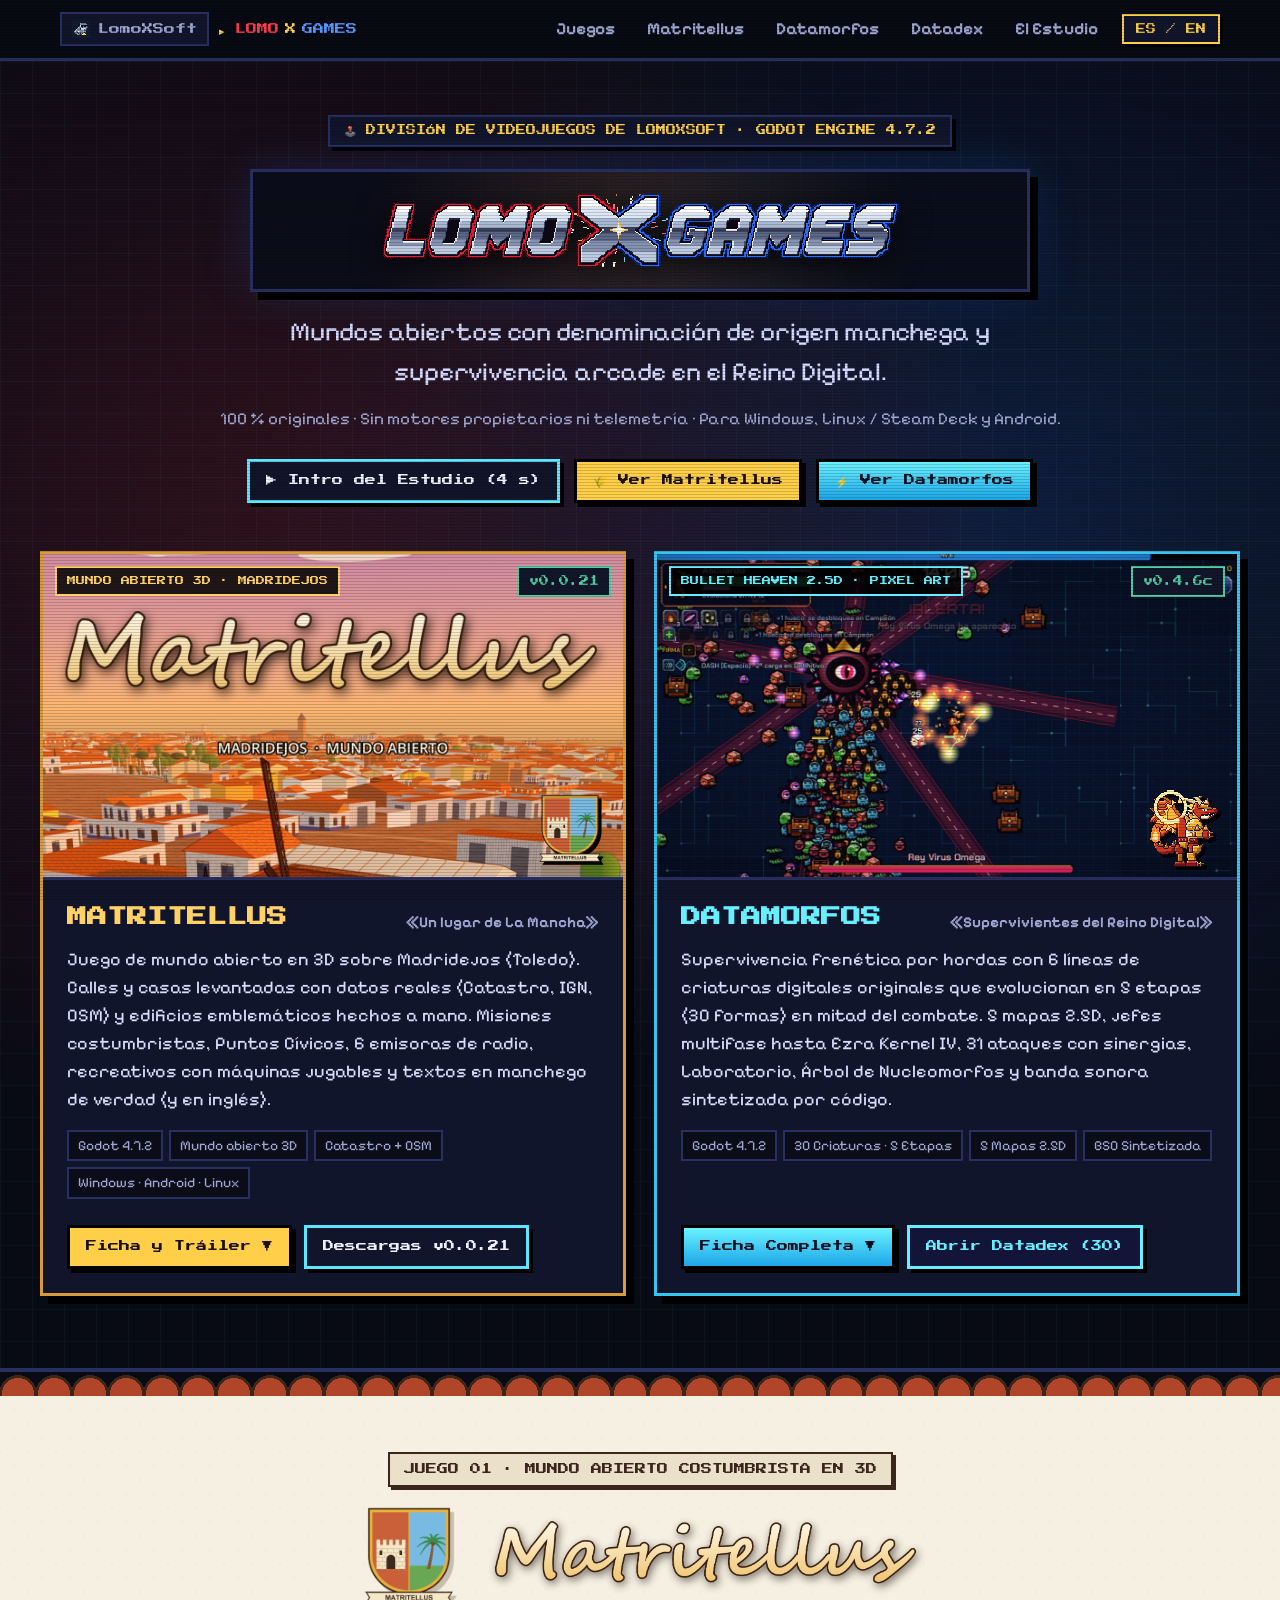
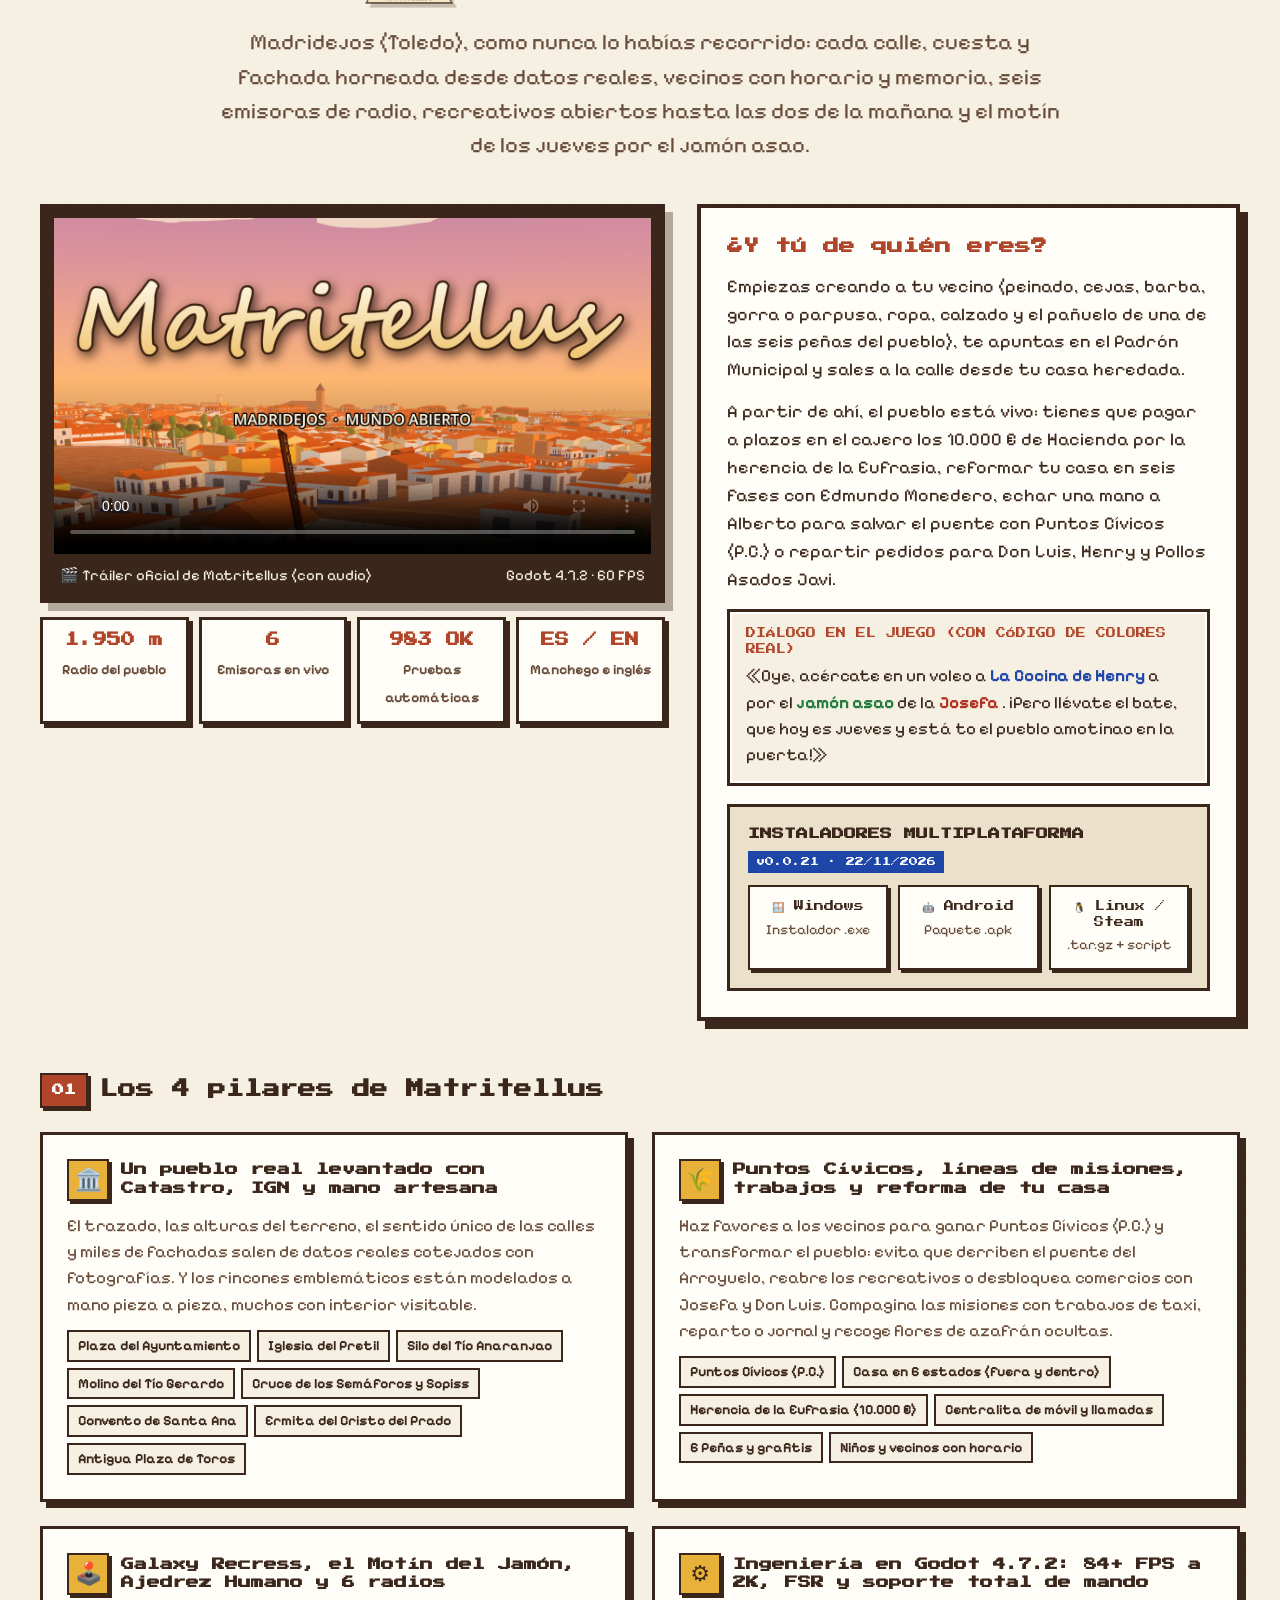
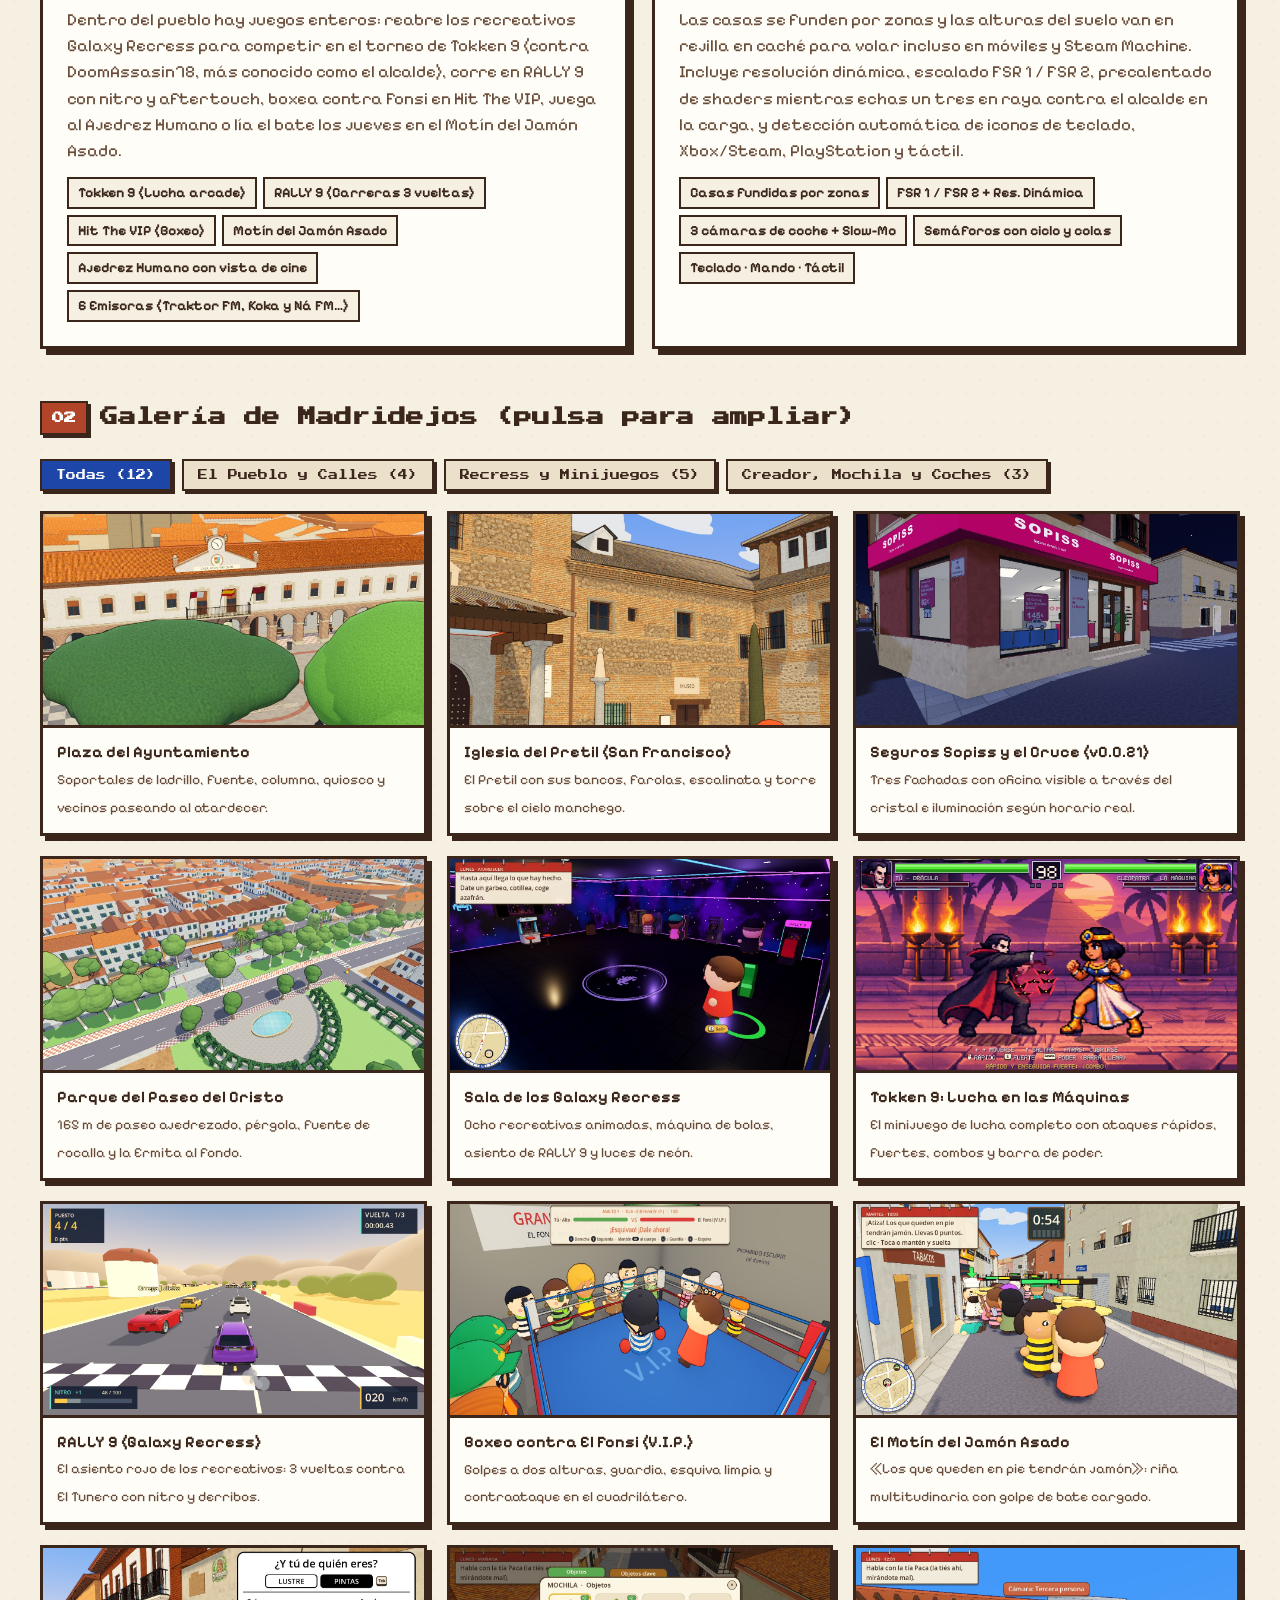
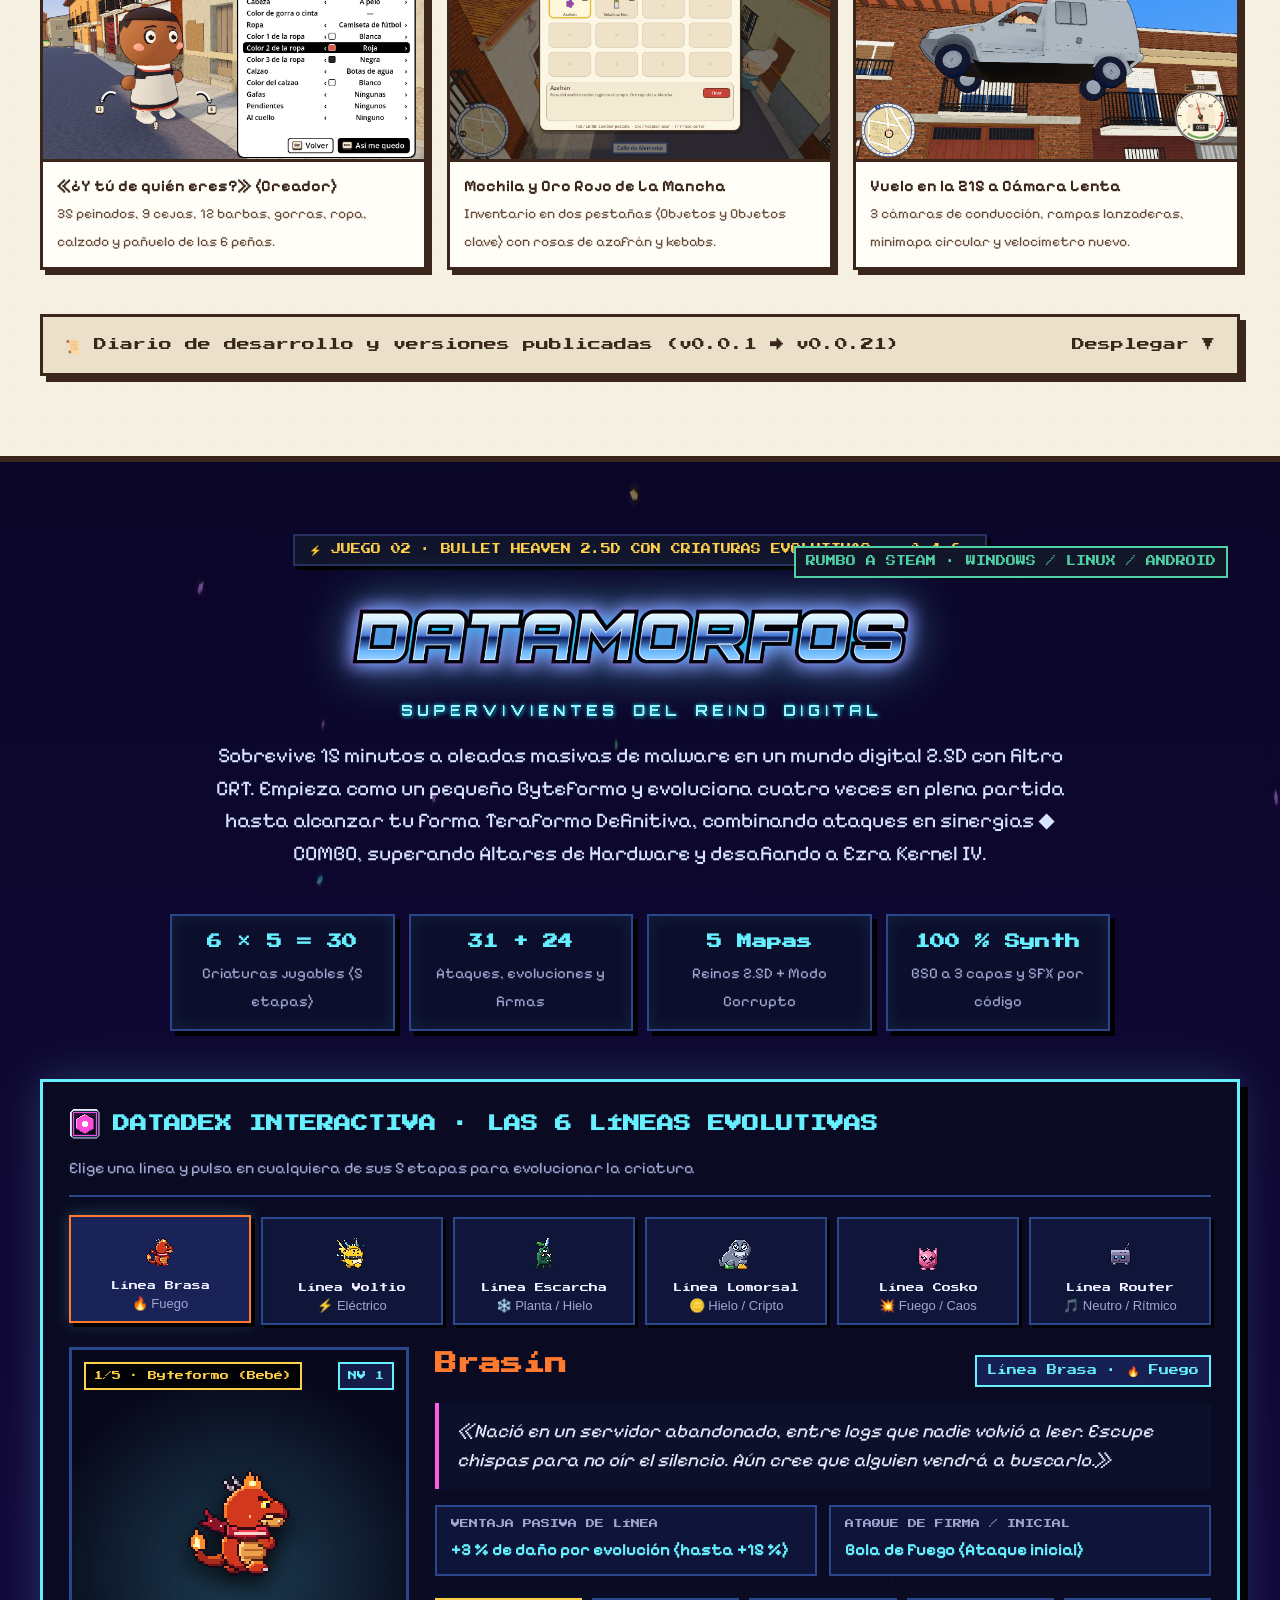
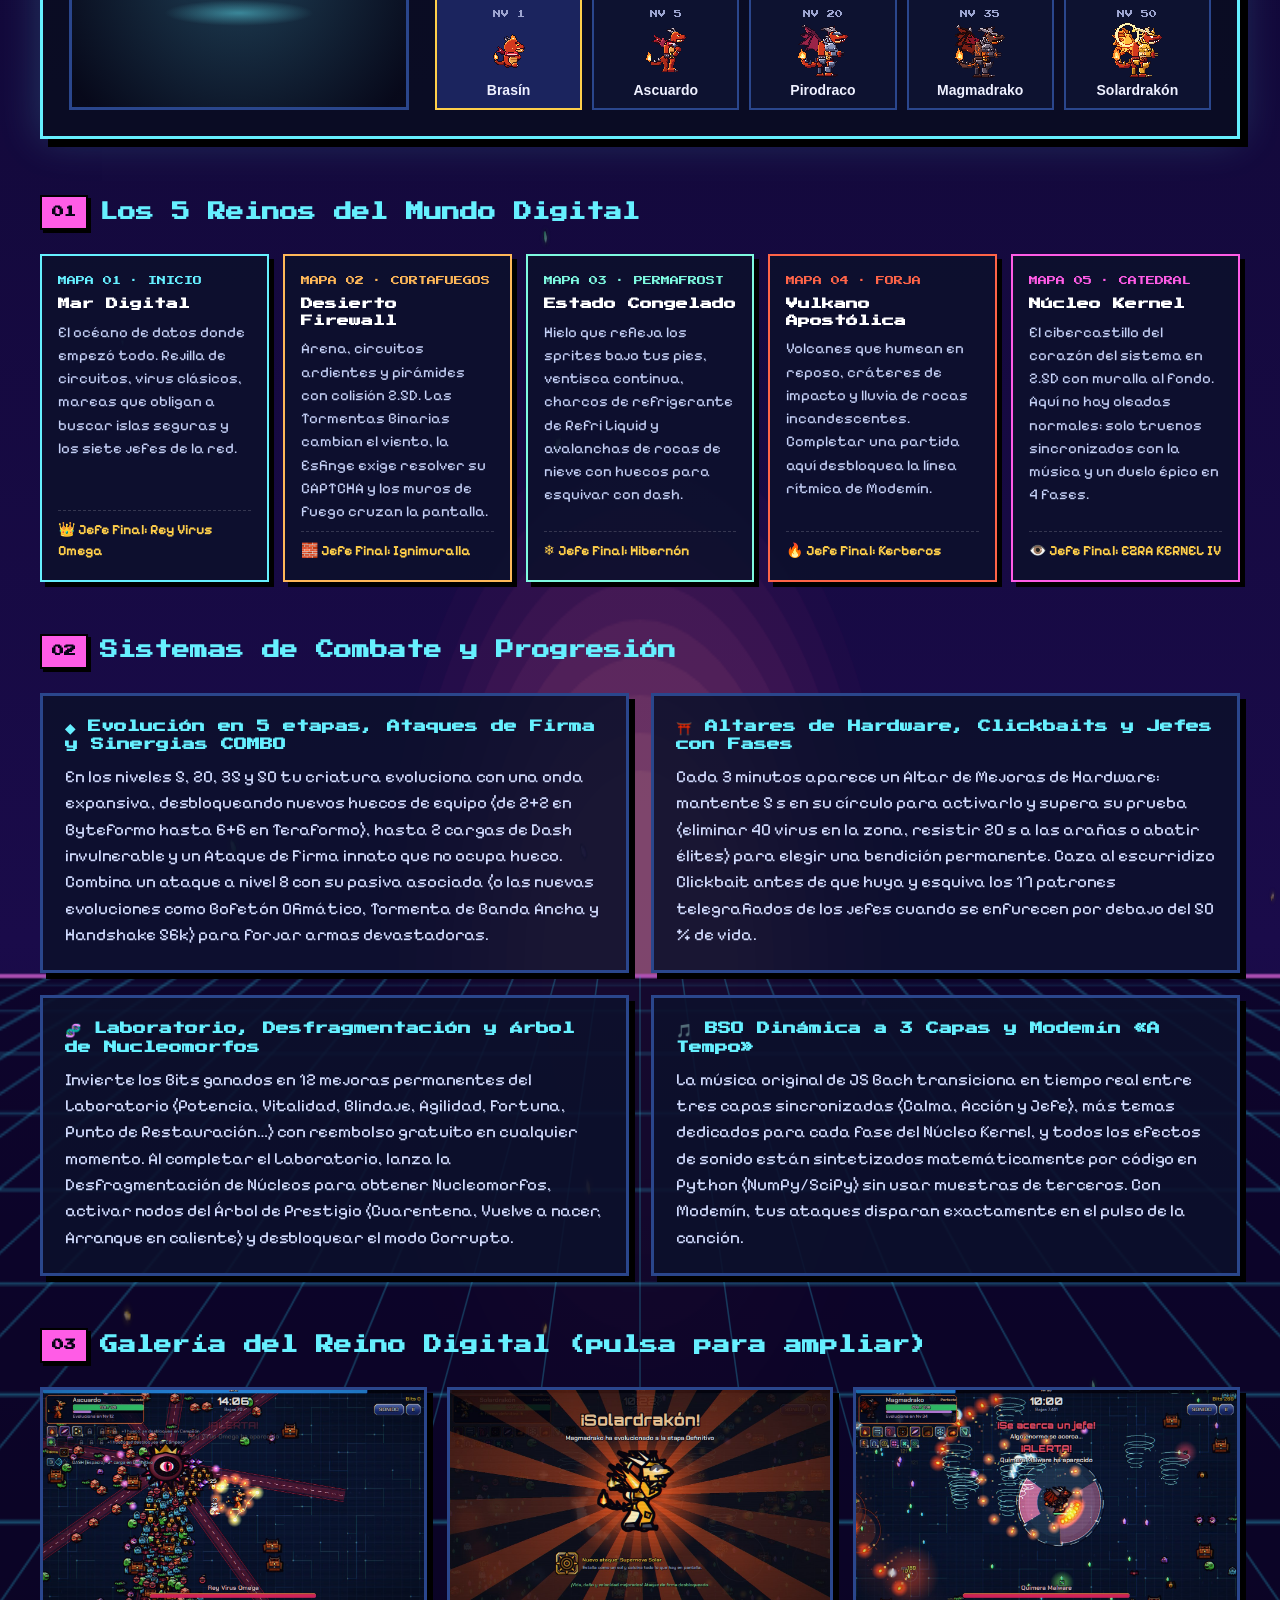
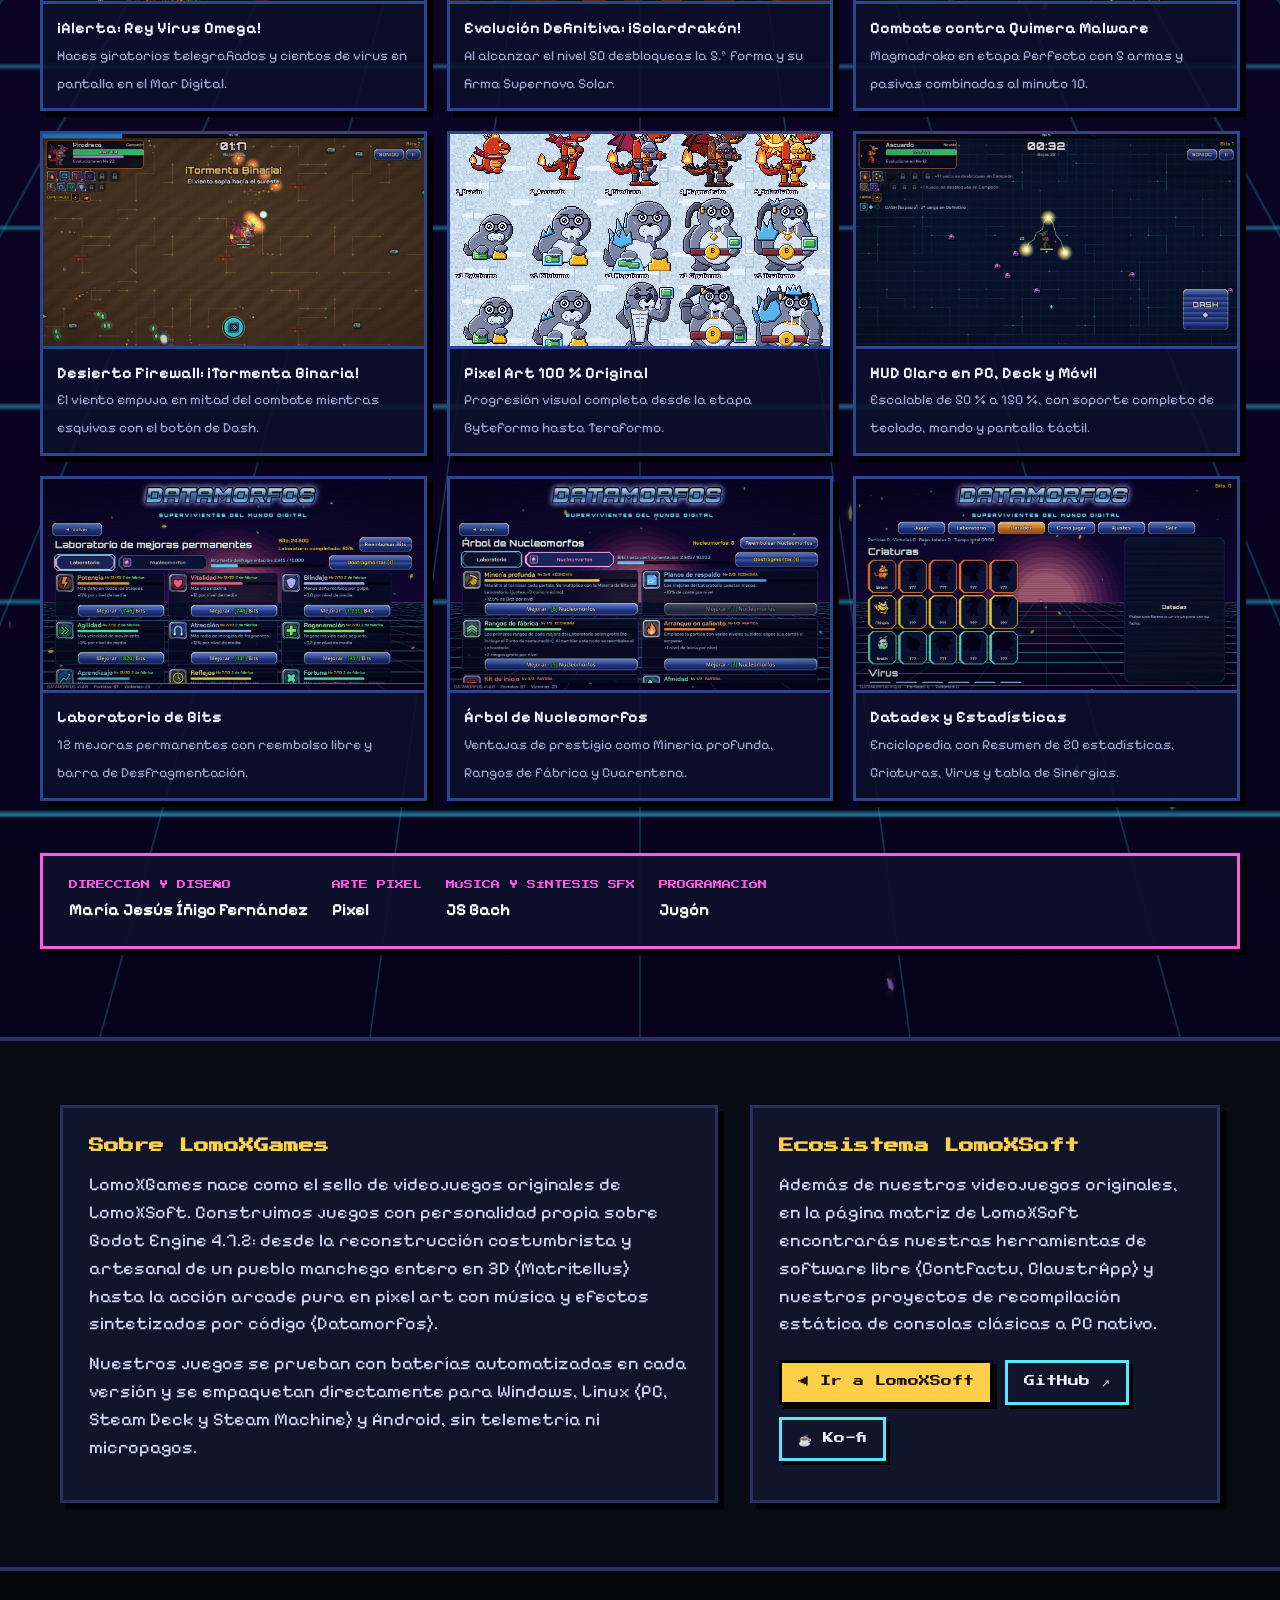
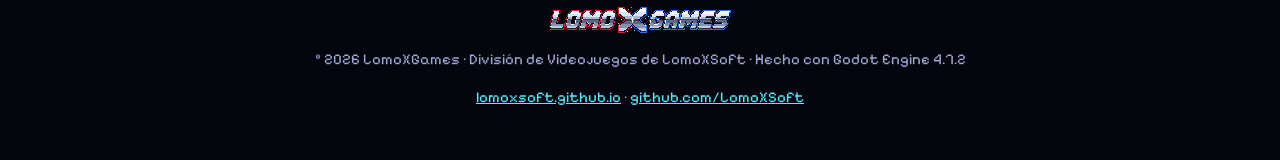
==== commit 0265c7cf: "Tráiler de Matritellus en 16:9 y galería de capturas actualizada a v0.0.21" ====
--- a/LomoXGames/index.html
+++ b/LomoXGames/index.html
@@ -326,34 +326,74 @@
     </h3>
 
     <div class="gallery-filters" role="tablist">
-      <button type="button" class="filter-btn active" data-filter="all" data-es="Todas (9)" data-en="All (9)">Todas (9)</button>
-      <button type="button" class="filter-btn" data-filter="pueblo" data-es="El Pueblo y Calles" data-en="Town &amp; Landmarks">El Pueblo y Calles</button>
-      <button type="button" class="filter-btn" data-filter="minijuegos" data-es="Recress y Minijuegos" data-en="Arcade &amp; Minigames">Recress y Minijuegos</button>
-      <button type="button" class="filter-btn" data-filter="vida" data-es="Creador y Conducción" data-en="Creator &amp; Driving">Creador y Conducción</button>
+      <button type="button" class="filter-btn active" data-filter="all" data-es="Todas (12)" data-en="All (12)">Todas (12)</button>
+      <button type="button" class="filter-btn" data-filter="pueblo" data-es="El Pueblo y Calles (4)" data-en="Town &amp; Landmarks (4)">El Pueblo y Calles (4)</button>
+      <button type="button" class="filter-btn" data-filter="minijuegos" data-es="Recress y Minijuegos (5)" data-en="Arcade &amp; Minigames (5)">Recress y Minijuegos (5)</button>
+      <button type="button" class="filter-btn" data-filter="vida" data-es="Creador, Mochila y Coches (3)" data-en="Creator, Bag &amp; Cars (3)">Creador, Mochila y Coches (3)</button>
     </div>
 
     <div class="mat-gallery" id="matGallery">
-      <div class="shot-card" data-cat="pueblo" data-full="img/matritellus/shots/plaza_ayuntamiento.jpg" data-title="Plaza del Ayuntamiento · Soportales y tableros hechos a mano">
+      <div class="shot-card" data-cat="pueblo" data-full="img/matritellus/shots/plaza_ayuntamiento.jpg" data-title="Plaza del Ayuntamiento · Soportales, quiosco, fuente y jardines hechos a mano">
         <div class="shot-thumb"><img src="img/matritellus/shots/plaza_ayuntamiento.jpg" alt="Plaza del Ayuntamiento" loading="lazy"></div>
         <div class="shot-cap">
           <strong data-es="Plaza del Ayuntamiento" data-en="Town Hall Square">Plaza del Ayuntamiento</strong>
-          <span data-es="Soportales de ladrillo, reloj, escudo y los tableros de ajedrez." data-en="Brick arcades, clock, coat of arms and the human chess boards.">Soportales de ladrillo, reloj, escudo y los tableros de ajedrez.</span>
-        </div>
-      </div>
-
-      <div class="shot-card" data-cat="pueblo" data-full="img/matritellus/shots/cruce_semaforos.jpg" data-title="El Cruce de los Semáforos · Las 5 esquinas hechas a mano (v0.0.21)">
-        <div class="shot-thumb"><img src="img/matritellus/shots/cruce_semaforos.jpg" alt="Cruce de los Semáforos" loading="lazy"></div>
-        <div class="shot-cap">
-          <strong data-es="El Cruce de los Semáforos (v0.0.21)" data-en="The Traffic Light Crossroads (v0.0.21)">El Cruce de los Semáforos (v0.0.21)</strong>
-          <span data-es="Seguros Sopiss, Clínica Dental, Santa Ana 2, mirador y semáforos con ciclo real." data-en="Seguros Sopiss, Dental Clinic, Santa Ana 2, bay window house and working traffic lights.">Seguros Sopiss, Clínica Dental, Santa Ana 2, mirador y semáforos con ciclo real.</span>
-        </div>
-      </div>
-
-      <div class="shot-card" data-cat="pueblo" data-full="img/matritellus/shots/molino_tio_gerardo.jpg" data-title="Molino del Tío Gerardo · Aspas, tapia encalada y zócalo rojo">
-        <div class="shot-thumb"><img src="img/matritellus/shots/molino_tio_gerardo.jpg" alt="Molino del Tío Gerardo" loading="lazy"></div>
-        <div class="shot-cap">
-          <strong data-es="Molino del Tío Gerardo" data-en="Uncle Gerardo's Windmill">Molino del Tío Gerardo</strong>
-          <span data-es="Molino manchego hecho a mano con su tapia blanca y zócalo almagre." data-en="Handcrafted Manchego windmill with its whitewashed wall and red plinth.">Molino manchego hecho a mano con su tapia blanca y zócalo almagre.</span>
+          <span data-es="Soportales de ladrillo, fuente, columna, quiosco y vecinos paseando al atardecer." data-en="Brick arcades, fountain, monument column, kiosk and neighbours strolling at dusk.">Soportales de ladrillo, fuente, columna, quiosco y vecinos paseando al atardecer.</span>
+        </div>
+      </div>
+
+      <div class="shot-card" data-cat="pueblo" data-full="img/matritellus/shots/iglesia_petril.jpg" data-title="Convento de San Francisco («Iglesia del Pretil») · Modelado a mano">
+        <div class="shot-thumb"><img src="img/matritellus/shots/iglesia_petril.jpg" alt="Iglesia del Pretil" loading="lazy"></div>
+        <div class="shot-cap">
+          <strong data-es="Iglesia del Pretil (San Francisco)" data-en="El Pretil Church (San Francisco)">Iglesia del Pretil (San Francisco)</strong>
+          <span data-es="El Pretil con sus bancos, farolas, escalinata y torre sobre el cielo manchego." data-en="The Pretil promenade with benches, streetlamps, steps and bell tower.">El Pretil con sus bancos, farolas, escalinata y torre sobre el cielo manchego.</span>
+        </div>
+      </div>
+
+      <div class="shot-card" data-cat="pueblo" data-full="img/matritellus/shots/cruce_semaforos.jpg" data-title="El Cruce de los Semáforos · Seguros Sopiss de noche con oficina interior (v0.0.21)">
+        <div class="shot-thumb"><img src="img/matritellus/shots/cruce_semaforos.jpg" alt="Seguros Sopiss en el Cruce de los Semáforos" loading="lazy"></div>
+        <div class="shot-cap">
+          <strong data-es="Seguros Sopiss y el Cruce (v0.0.21)" data-en="Seguros Sopiss &amp; Crossroads (v0.0.21)">Seguros Sopiss y el Cruce (v0.0.21)</strong>
+          <span data-es="Tres fachadas con oficina visible a través del cristal e iluminación según horario real." data-en="Three facades with full office interior visible through real glass and scheduled lighting.">Tres fachadas con oficina visible a través del cristal e iluminación según horario real.</span>
+        </div>
+      </div>
+
+      <div class="shot-card" data-cat="pueblo" data-full="img/matritellus/shots/paseo_cristo.jpg" data-title="Parque del Paseo del Cristo y Ermita del Cristo del Prado (v0.0.19)">
+        <div class="shot-thumb"><img src="img/matritellus/shots/paseo_cristo.jpg" alt="Parque del Paseo del Cristo" loading="lazy"></div>
+        <div class="shot-cap">
+          <strong data-es="Parque del Paseo del Cristo" data-en="Paseo del Cristo Park">Parque del Paseo del Cristo</strong>
+          <span data-es="165 m de paseo ajedrezado, pérgola, fuente de rocalla y la Ermita al fondo." data-en="165m checkered promenade, pergola, rockery fountain and the Hermitage in the back.">165 m de paseo ajedrezado, pérgola, fuente de rocalla y la Ermita al fondo.</span>
+        </div>
+      </div>
+
+      <div class="shot-card" data-cat="minijuegos" data-full="img/matritellus/shots/galaxy_recress.jpg" data-title="Interior de los Galaxy Recress · Máquinas arcade, Tokken 9 y RALLY 9">
+        <div class="shot-thumb"><img src="img/matritellus/shots/galaxy_recress.jpg" alt="Sala de los Galaxy Recress" loading="lazy"></div>
+        <div class="shot-cap">
+          <strong data-es="Sala de los Galaxy Recress" data-en="Galaxy Recress Arcade Hall">Sala de los Galaxy Recress</strong>
+          <span data-es="Ocho recreativas animadas, máquina de bolas, asiento de RALLY 9 y luces de neón." data-en="Eight animated arcade cabinets, capsule toy machine, RALLY 9 racer seat and neon lights.">Ocho recreativas animadas, máquina de bolas, asiento de RALLY 9 y luces de neón.</span>
+        </div>
+      </div>
+
+      <div class="shot-card" data-cat="minijuegos" data-full="img/matritellus/shots/tokken9.jpg" data-title="Tokken 9 · Combate arcade de Drácula contra Cleopatra">
+        <div class="shot-thumb"><img src="img/matritellus/shots/tokken9.jpg" alt="Tokken 9" loading="lazy"></div>
+        <div class="shot-cap">
+          <strong data-es="Tokken 9: Lucha en las Máquinas" data-en="Tokken 9: Arcade Fighting">Tokken 9: Lucha en las Máquinas</strong>
+          <span data-es="El minijuego de lucha completo con ataques rápidos, fuertes, combos y barra de poder." data-en="Full 2D fighting minigame with light/heavy attacks, combos and super meter.">El minijuego de lucha completo con ataques rápidos, fuertes, combos y barra de poder.</span>
+        </div>
+      </div>
+
+      <div class="shot-card" data-cat="minijuegos" data-full="img/matritellus/shots/galaxy_rally9.jpg" data-title="RALLY 9 · Recreativa de conducción en los Galaxy Recress">
+        <div class="shot-thumb"><img src="img/matritellus/shots/galaxy_rally9.jpg" alt="RALLY 9 en Galaxy Recress" loading="lazy"></div>
+        <div class="shot-cap">
+          <strong data-es="RALLY 9 (Galaxy Recress)" data-en="RALLY 9 (Galaxy Recress)">RALLY 9 (Galaxy Recress)</strong>
+          <span data-es="El asiento rojo de los recreativos: 3 vueltas contra El Tunero con nitro y derribos." data-en="The red arcade racer seat: 3 laps against El Tunero with nitro and takedowns.">El asiento rojo de los recreativos: 3 vueltas contra El Tunero con nitro y derribos.</span>
+        </div>
+      </div>
+
+      <div class="shot-card" data-cat="minijuegos" data-full="img/matritellus/shots/boxeo_fonsi.jpg" data-title="Velada en el V.I.P. · Boxeo contra El Fonsi con esquiva y contraataque (v0.0.18)">
+        <div class="shot-thumb"><img src="img/matritellus/shots/boxeo_fonsi.jpg" alt="Boxeo contra El Fonsi" loading="lazy"></div>
+        <div class="shot-cap">
+          <strong data-es="Boxeo contra El Fonsi (V.I.P.)" data-en="Boxing Against El Fonsi (V.I.P.)">Boxeo contra El Fonsi (V.I.P.)</strong>
+          <span data-es="Golpes a dos alturas, guardia, esquiva limpia y contraataque en el cuadrilátero." data-en="High/low punches, directional guard, clean dodges and counter-punches in the ring.">Golpes a dos alturas, guardia, esquiva limpia y contraataque en el cuadrilátero.</span>
         </div>
       </div>
 
@@ -361,47 +401,31 @@
         <div class="shot-thumb"><img src="img/matritellus/shots/motin_jamon.jpg" alt="El Motín del Jamón Asado" loading="lazy"></div>
         <div class="shot-cap">
           <strong data-es="El Motín del Jamón Asado" data-en="The Roasted Ham Riot">El Motín del Jamón Asado</strong>
-          <span data-es="«¡Atiza! Los que queden en pie tendrán jamón»: todos contra todos de 60 s." data-en="“Swing away! Those left standing get roasted ham”: 60s all-out street brawl.">«¡Atiza! Los que queden en pie tendrán jamón»: todos contra todos de 60 s.</span>
-        </div>
-      </div>
-
-      <div class="shot-card" data-cat="minijuegos" data-full="img/matritellus/shots/galaxy_rally9.jpg" data-title="RALLY 9 · Recreativa de conducción en los Galaxy Recress">
-        <div class="shot-thumb"><img src="img/matritellus/shots/galaxy_rally9.jpg" alt="RALLY 9 en Galaxy Recress" loading="lazy"></div>
-        <div class="shot-cap">
-          <strong data-es="RALLY 9 (Galaxy Recress)" data-en="RALLY 9 (Galaxy Recress)">RALLY 9 (Galaxy Recress)</strong>
-          <span data-es="El asiento rojo de los recreativos: 3 vueltas contra El Tunero con nitro y derribos." data-en="The red arcade racer seat: 3 laps against El Tunero with nitro and takedowns.">El asiento rojo de los recreativos: 3 vueltas contra El Tunero con nitro y derribos.</span>
-        </div>
-      </div>
-
-      <div class="shot-card" data-cat="minijuegos" data-full="img/matritellus/shots/galaxy_recress.jpg" data-title="Torneo de Tokken 9 · La final contra DoomAssasin78 (el alcalde)">
-        <div class="shot-thumb"><img src="img/matritellus/shots/galaxy_recress.jpg" alt="Torneo en Galaxy Recress" loading="lazy"></div>
-        <div class="shot-cap">
-          <strong data-es="Torneo en los Galaxy Recress" data-en="Galaxy Recress Tournament">Torneo en los Galaxy Recress</strong>
-          <span data-es="«¡K.O.! ¡Gana DoomAssasin78! ¡Gana el alcalde!» antes del reto a doble o nada." data-en="“K.O.! DoomAssasin78 wins! The Mayor wins!” right before his double-or-nothing challenge.">«¡K.O.! ¡Gana DoomAssasin78! ¡Gana el alcalde!» antes del reto a doble o nada.</span>
-        </div>
-      </div>
-
-      <div class="shot-card" data-cat="minijuegos" data-full="img/matritellus/shots/ajedrez_humano.jpg" data-title="Ajedrez Humano · Partida en la Plaza con vecinos y vista de cine">
-        <div class="shot-thumb"><img src="img/matritellus/shots/ajedrez_humano.jpg" alt="Ajedrez Humano" loading="lazy"></div>
-        <div class="shot-cap">
-          <strong data-es="Ajedrez Humano en la Plaza" data-en="Human Chess in the Square">Ajedrez Humano en la Plaza</strong>
-          <span data-es="Vecinos y perros como piezas vivas sobre el tablero con cámara cinemática." data-en="Neighbours and dogs acting as living chess pieces with a cinematic camera.">Vecinos y perros como piezas vivas sobre el tablero con cámara cinemática.</span>
-        </div>
-      </div>
-
-      <div class="shot-card" data-cat="vida" data-full="img/matritellus/shots/creador_personaje.jpg" data-title="Creador de personaje · «¿Y tú de quién eres?»">
+          <span data-es="«Los que queden en pie tendrán jamón»: riña multitudinaria con golpe de bate cargado." data-en="“Those left standing get roasted ham”: all-out Thursday brawl with charged bat swings.">«Los que queden en pie tendrán jamón»: riña multitudinaria con golpe de bate cargado.</span>
+        </div>
+      </div>
+
+      <div class="shot-card" data-cat="vida" data-full="img/matritellus/shots/creador_personaje.jpg" data-title="Creador de personaje (v0.0.22) · «¿Y tú de quién eres?»">
         <div class="shot-thumb"><img src="img/matritellus/shots/creador_personaje.jpg" alt="Creador de personaje" loading="lazy"></div>
         <div class="shot-cap">
           <strong data-es="«¿Y tú de quién eres?» (Creador)" data-en="“And whose kid are you?” (Creator)">«¿Y tú de quién eres?» (Creador)</strong>
-          <span data-es="35 peinados, 9 cejas, 12 barbas, gorras, ropa, calzado y pañuelo de peña." data-en="35 hairstyles, 9 eyebrows, 12 beards, caps, outfits, shoes and festival scarves.">35 peinados, 9 cejas, 12 barbas, gorras, ropa, calzado y pañuelo de peña.</span>
-        </div>
-      </div>
-
-      <div class="shot-card" data-cat="vida" data-full="img/matritellus/shots/conduccion_z15.jpg" data-title="Conducción por Madridejos · La Z15 blanca rumbo a la Cooperativa">
-        <div class="shot-thumb"><img src="img/matritellus/shots/conduccion_z15.jpg" alt="Conducción en la Z15" loading="lazy"></div>
-        <div class="shot-cap">
-          <strong data-es="Al volante de la Z15" data-en="Behind the Wheel of the Z15">Al volante de la Z15</strong>
-          <span data-es="Cada vehículo con motor y claxon propios, radio en vivo y velocímetro." data-en="Every vehicle features its own engine &amp; horn audio, live radio and speedometer.">Cada vehículo con motor y claxon propios, radio en vivo y velocímetro.</span>
+          <span data-es="35 peinados, 9 cejas, 12 barbas, gorras, ropa, calzado y pañuelo de las 6 peñas." data-en="35 hairstyles, 9 eyebrows, 12 beards, caps, outfits, shoes and scarves for all 6 peñas.">35 peinados, 9 cejas, 12 barbas, gorras, ropa, calzado y pañuelo de las 6 peñas.</span>
+        </div>
+      </div>
+
+      <div class="shot-card" data-cat="vida" data-full="img/matritellus/shots/mochila_azafran.jpg" data-title="Mochila e Inventario (v0.0.18) · Rosa del azafrán y Kebab pa llevar">
+        <div class="shot-thumb"><img src="img/matritellus/shots/mochila_azafran.jpg" alt="Mochila e inventario" loading="lazy"></div>
+        <div class="shot-cap">
+          <strong data-es="Mochila y Oro Rojo de La Mancha" data-en="Backpack &amp; Red Gold of La Mancha">Mochila y Oro Rojo de La Mancha</strong>
+          <span data-es="Inventario en dos pestañas (Objetos y Objetos clave) con rosas de azafrán y kebabs." data-en="Two-tab inventory (Items &amp; Key Items) holding picked saffron flowers and kebabs.">Inventario en dos pestañas (Objetos y Objetos clave) con rosas de azafrán y kebabs.</span>
+        </div>
+      </div>
+
+      <div class="shot-card" data-cat="vida" data-full="img/matritellus/shots/conduccion_z15.jpg" data-title="Salto acrobático en la Z15 · Cámara lenta y nuevo HUD (v0.0.18)">
+        <div class="shot-thumb"><img src="img/matritellus/shots/conduccion_z15.jpg" alt="Salto en la Z15" loading="lazy"></div>
+        <div class="shot-cap">
+          <strong data-es="Vuelo en la Z15 a Cámara Lenta" data-en="Slow-Motion Jump in the Z15">Vuelo en la Z15 a Cámara Lenta</strong>
+          <span data-es="3 cámaras de conducción, rampas lanzaderas, minimapa circular y velocímetro nuevo." data-en="3 driving cameras, stunt trailer ramps, circular compass minimap and new speedometer.">3 cámaras de conducción, rampas lanzaderas, minimapa circular y velocímetro nuevo.</span>
         </div>
       </div>
     </div>
--- a/LomoXGames/estilo.css
+++ b/LomoXGames/estilo.css
@@ -619,10 +619,10 @@
 
 .mat-video-card video {
   width: 100%;
-  max-height: 540px;
+  aspect-ratio: 16 / 9;
   display: block;
   background: #000;
-  object-fit: contain;
+  object-fit: cover;
 }
 
 .mat-video-caption {
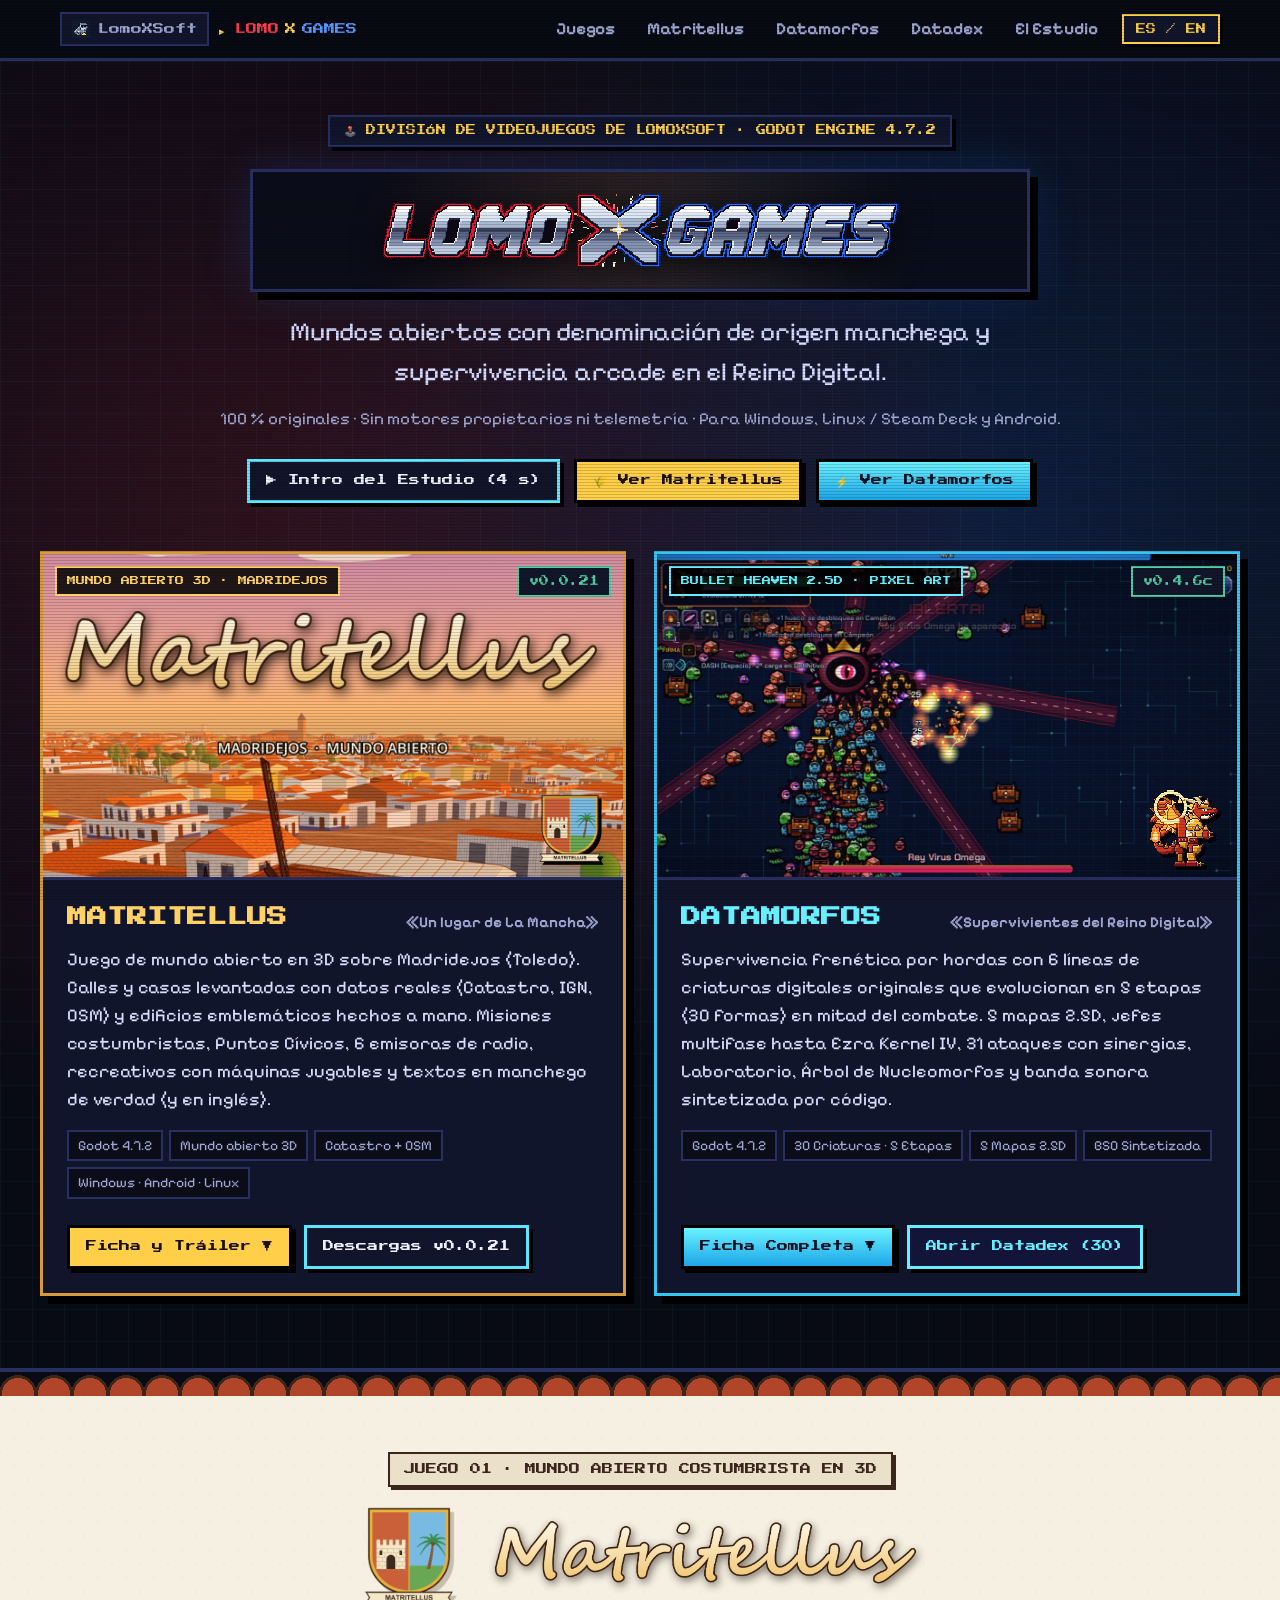
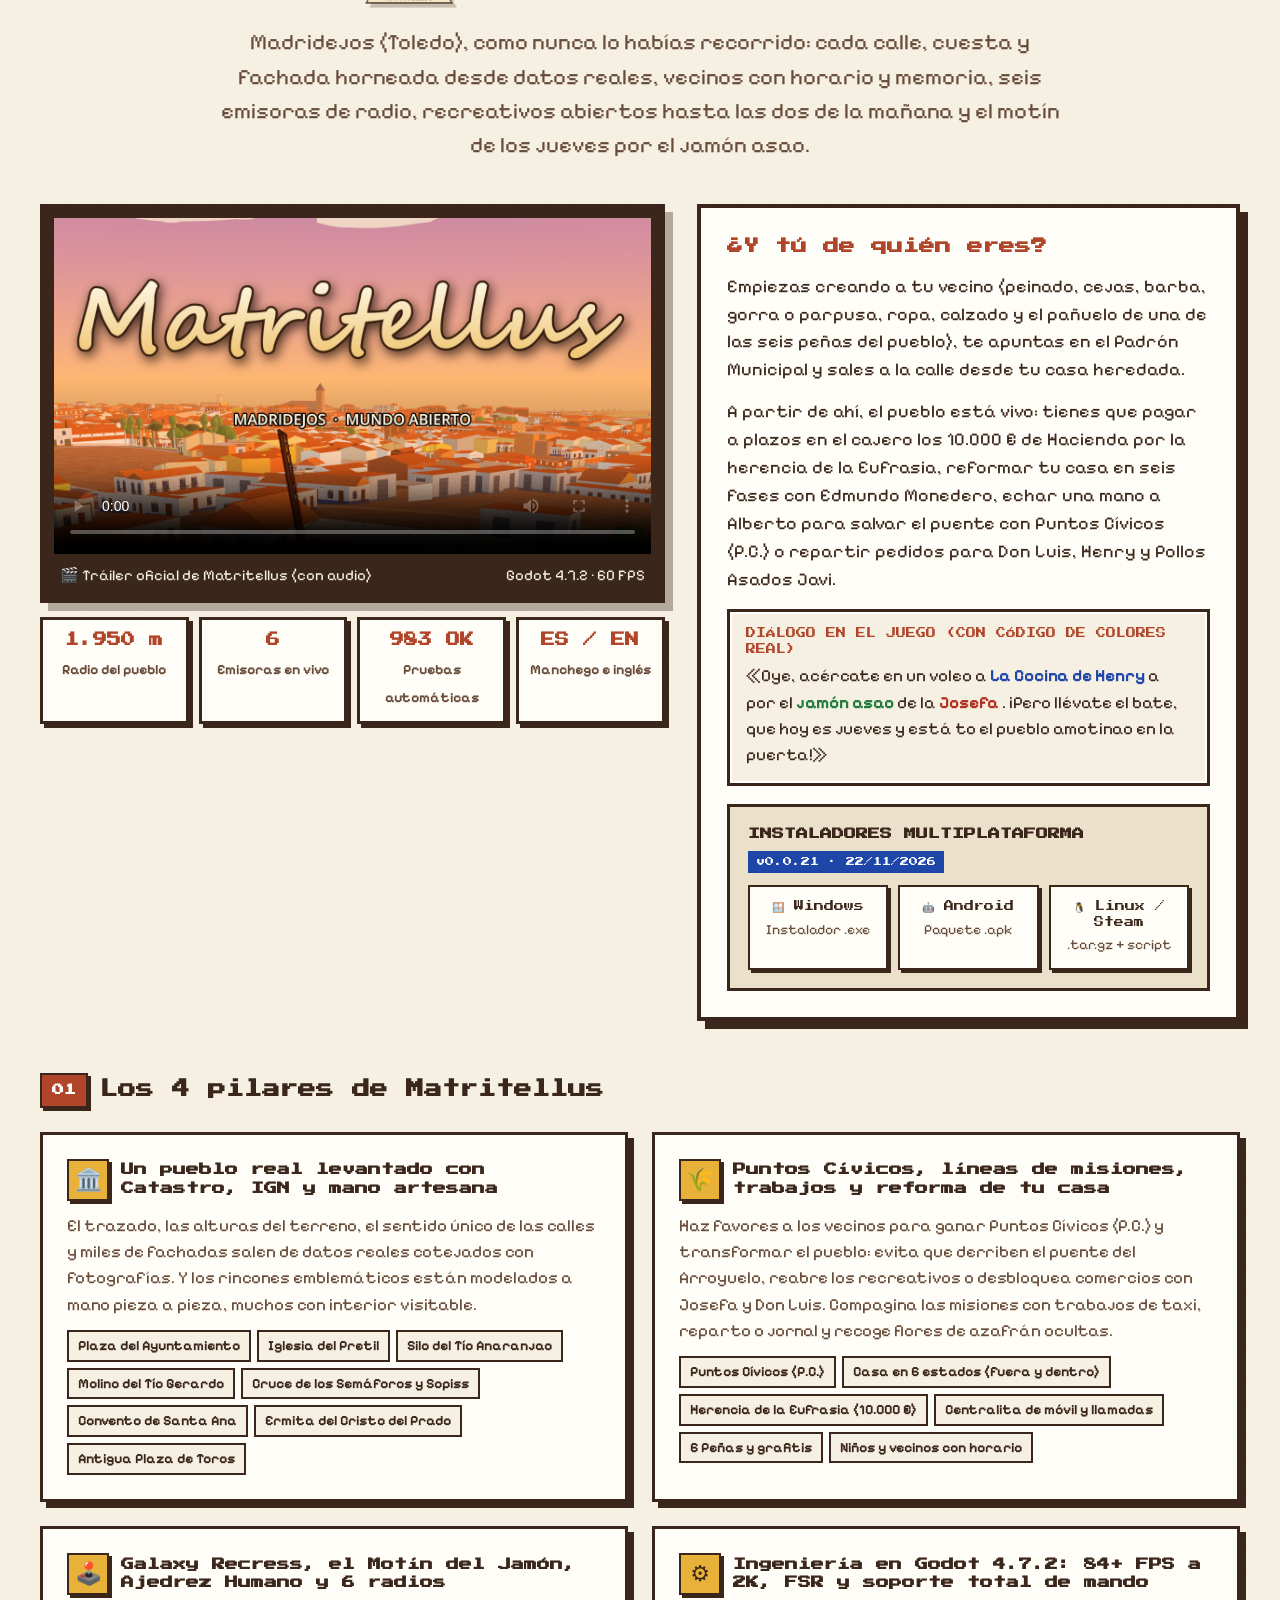
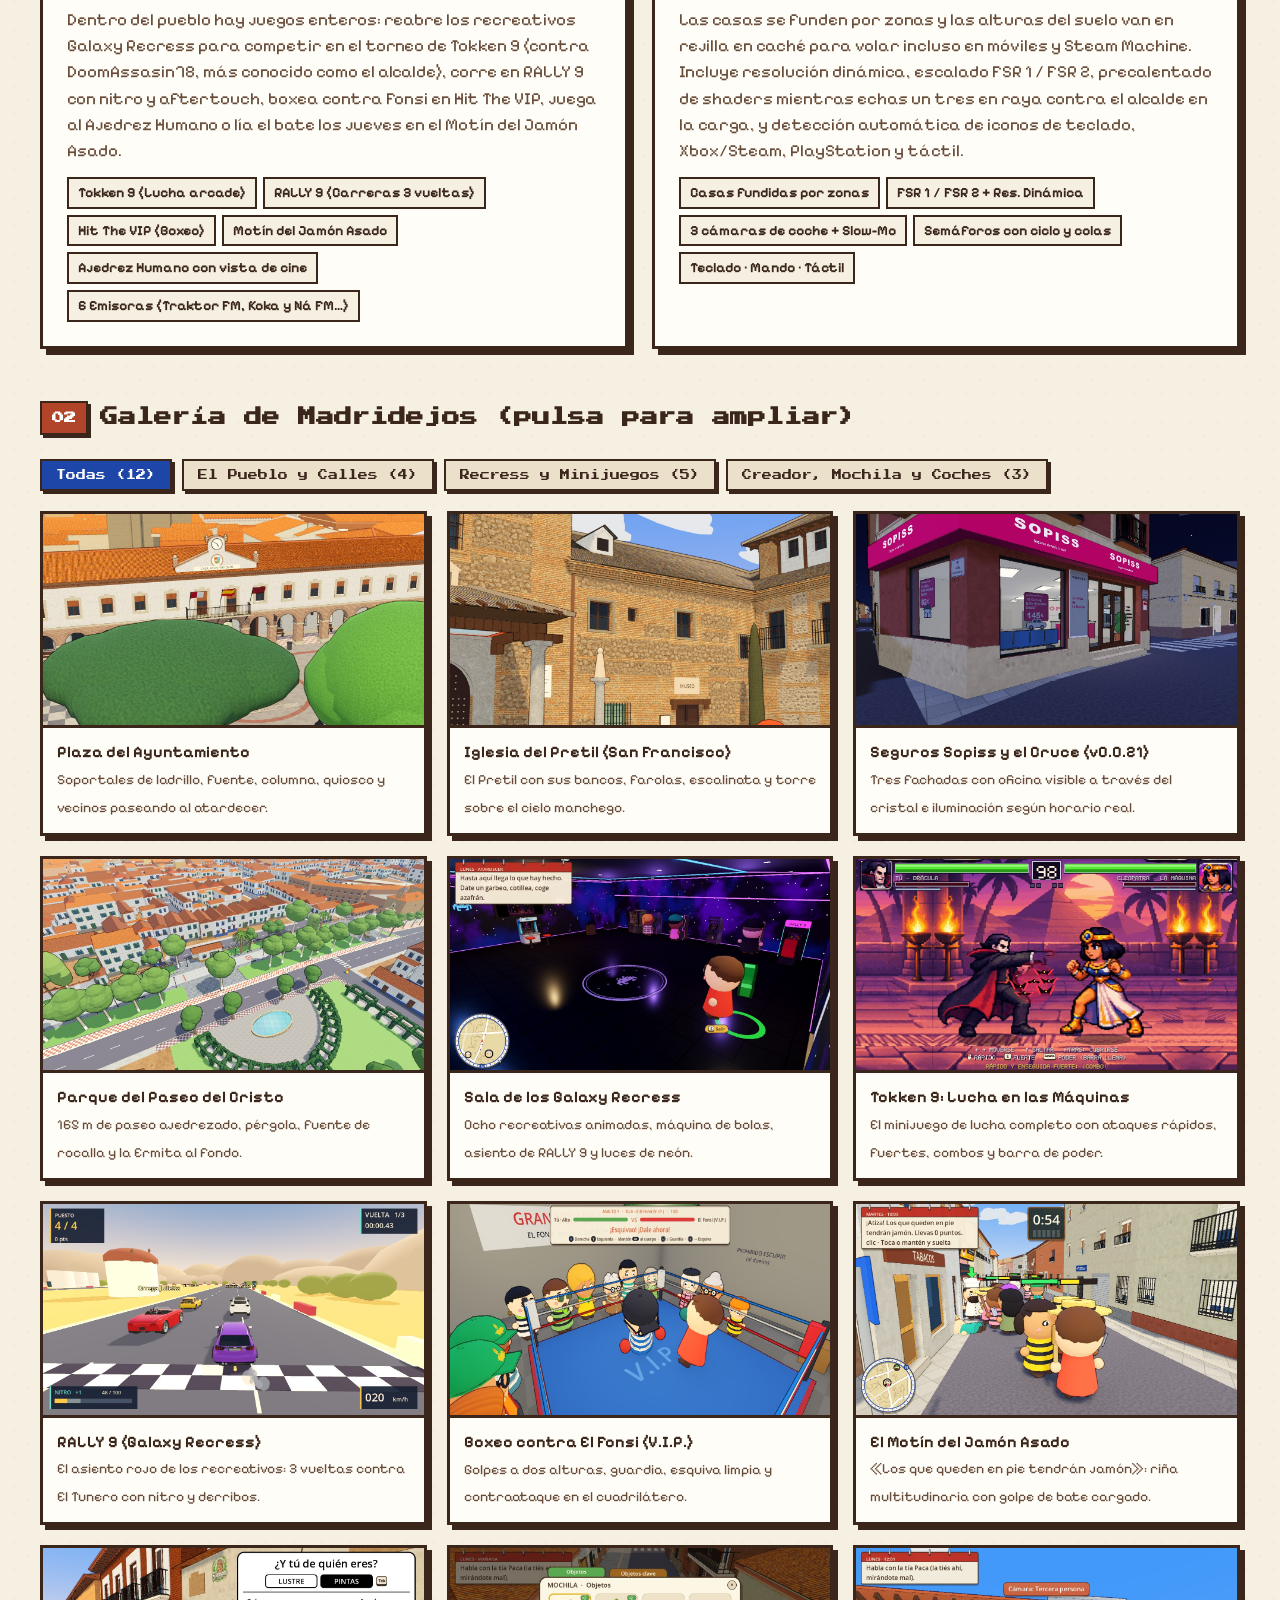
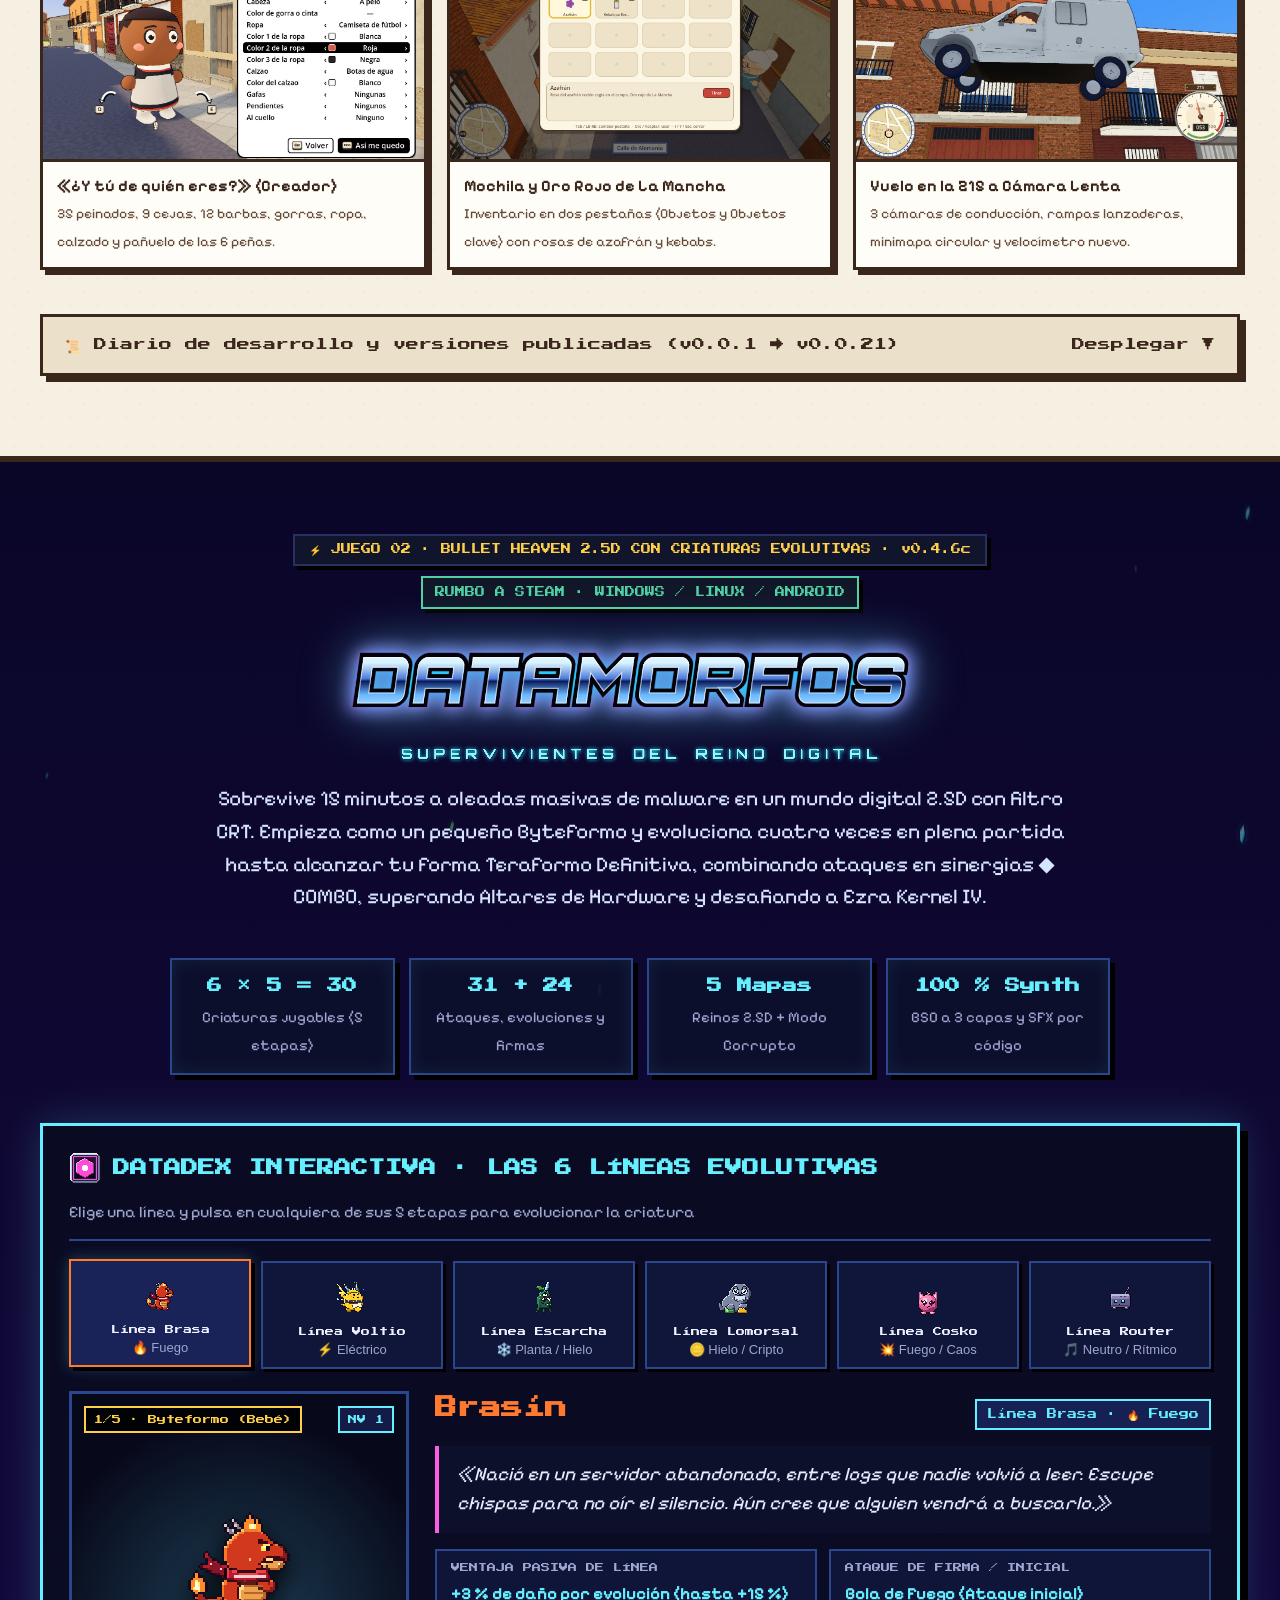
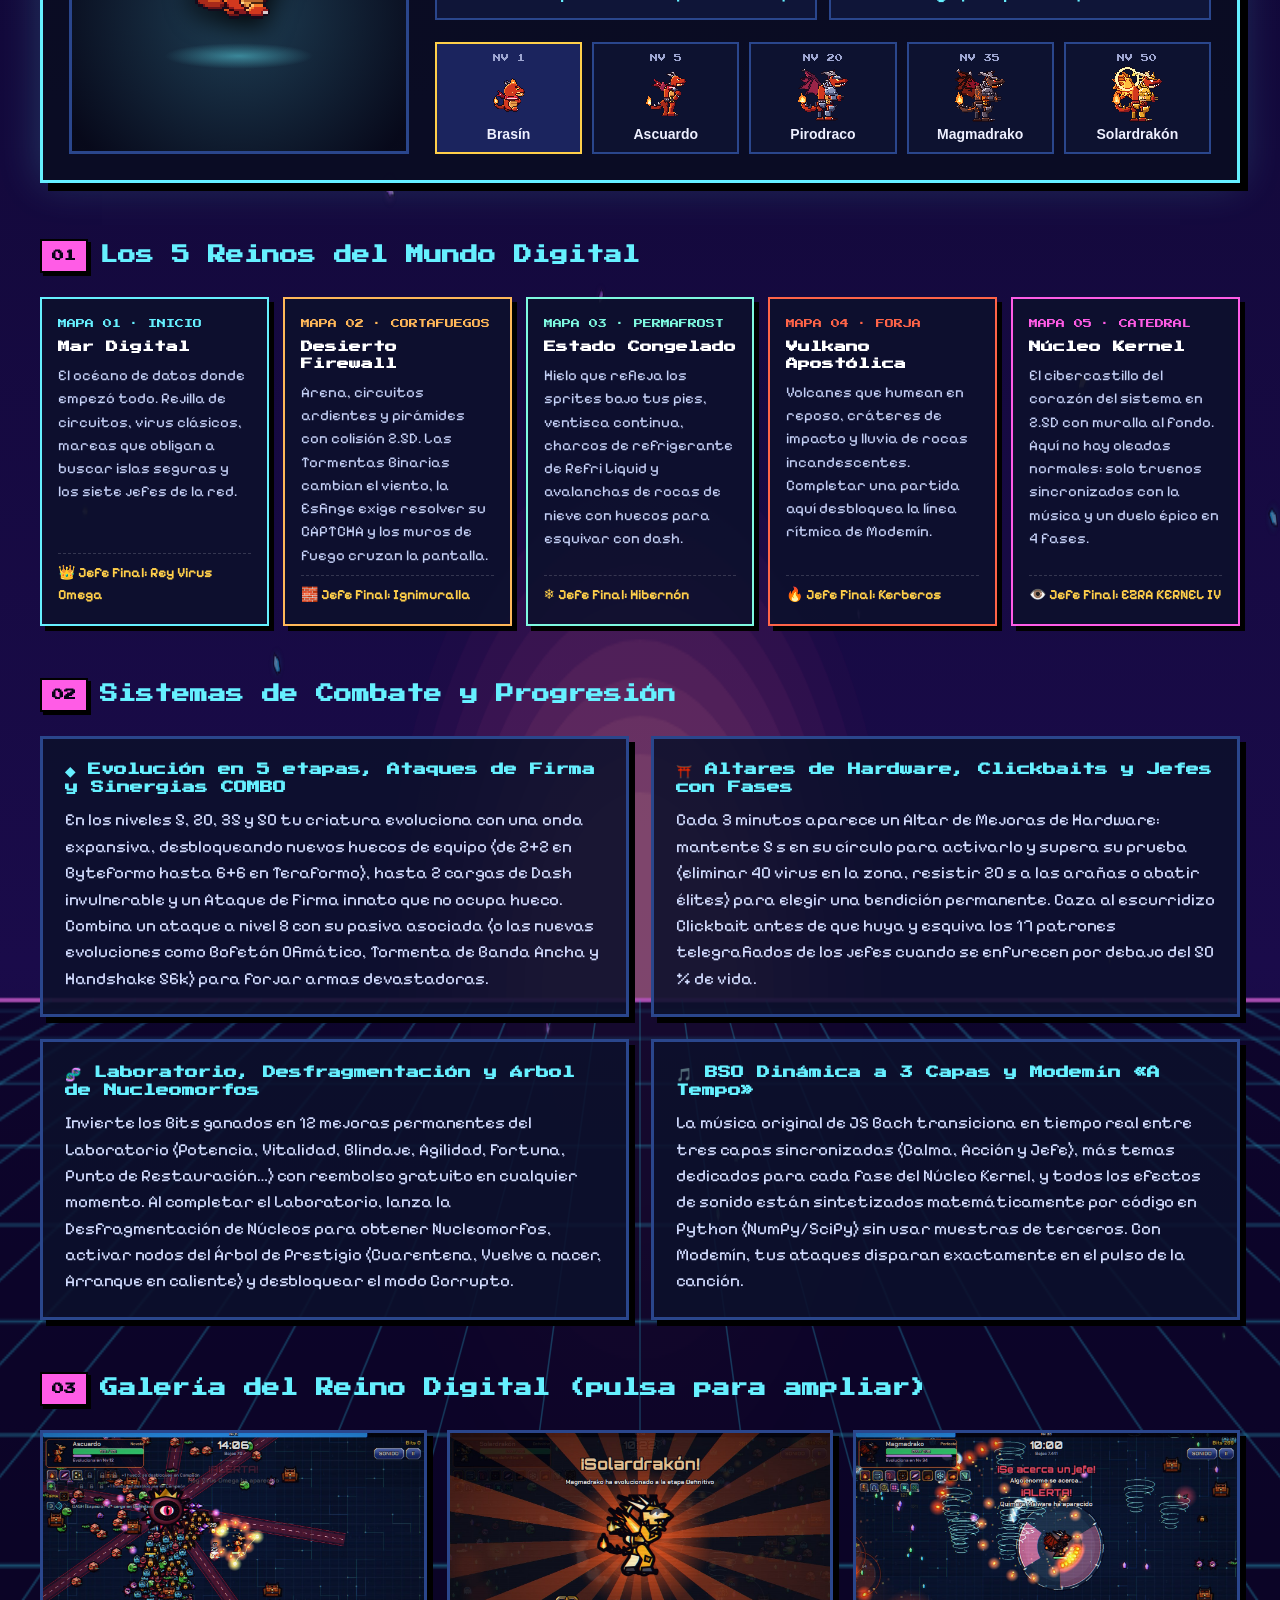
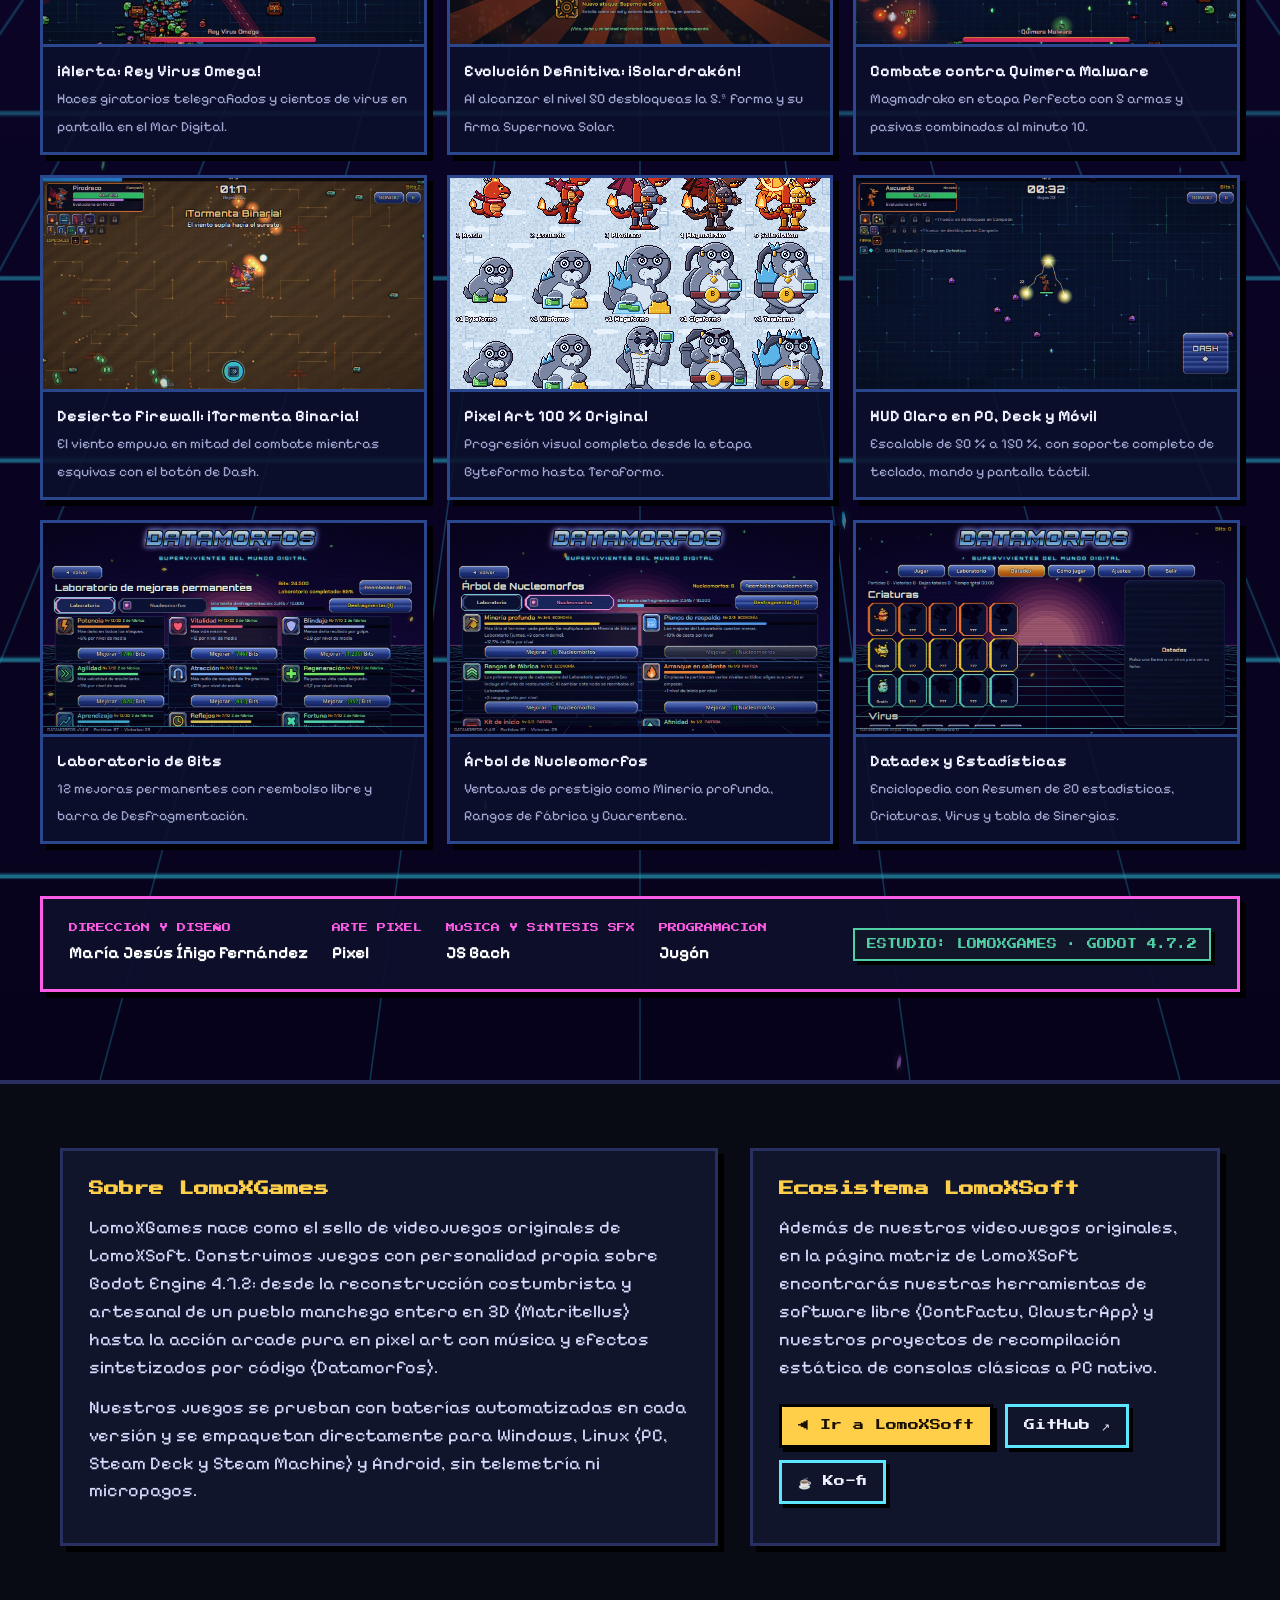
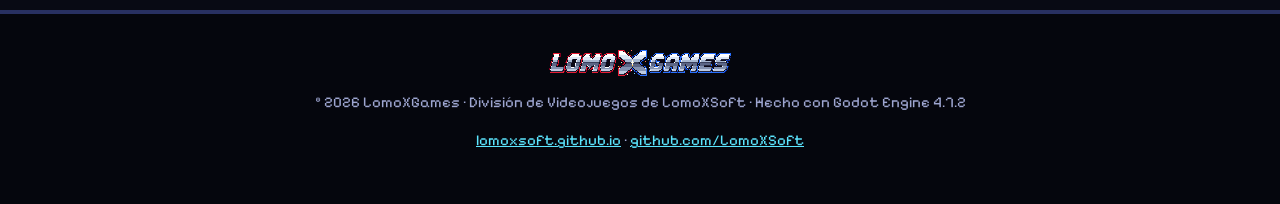
==== commit 9ffa4c2c: "Apilar insignias de cabecera en la sección de Datamorfos" ====
--- a/LomoXGames/index.html
+++ b/LomoXGames/index.html
@@ -481,9 +481,12 @@
 
   <div class="dm-container">
     <header class="dm-header">
-      <div class="subsidiary-pill">
-        <span>⚡</span>
-        <span data-es="JUEGO 02 · BULLET HEAVEN 2.5D CON CRIATURAS EVOLUTIVAS · v0.4.6c" data-en="GAME 02 · 2.5D BULLET HEAVEN WITH EVOLVING CREATURES · v0.4.6c">JUEGO 02 · BULLET HEAVEN 2.5D CON CRIATURAS EVOLUTIVAS · v0.4.6c</span>
+      <div class="dm-pills-stack">
+        <div class="subsidiary-pill">
+          <span>⚡</span>
+          <span data-es="JUEGO 02 · BULLET HEAVEN 2.5D CON CRIATURAS EVOLUTIVAS · v0.4.6c" data-en="GAME 02 · 2.5D BULLET HEAVEN WITH EVOLVING CREATURES · v0.4.6c">JUEGO 02 · BULLET HEAVEN 2.5D CON CRIATURAS EVOLUTIVAS · v0.4.6c</span>
+        </div>
+        <span class="dm-platform-pill" data-es="RUMBO A STEAM · WINDOWS / LINUX / ANDROID" data-en="COMING TO STEAM · WINDOWS / LINUX / ANDROID">RUMBO A STEAM · WINDOWS / LINUX / ANDROID</span>
       </div>
       <img class="dm-logo-img" src="img/datamorfos/logo.png" alt="DATAMORFOS">
       <img class="dm-sub-img" id="dmSubImg" src="img/datamorfos/subtitulo.png" alt="Supervivientes del Reino Digital">
@@ -762,7 +765,7 @@
         </div>
       </div>
       <div>
-        <span class="spot-version" data-es="RUMBO A STEAM · WINDOWS / LINUX / ANDROID" data-en="COMING TO STEAM · WINDOWS / LINUX / ANDROID">RUMBO A STEAM · WINDOWS / LINUX / ANDROID</span>
+        <span class="dm-platform-pill" data-es="ESTUDIO: LOMOXGAMES · GODOT 4.7.2" data-en="STUDIO: LOMOXGAMES · GODOT 4.7.2">ESTUDIO: LOMOXGAMES · GODOT 4.7.2</span>
       </div>
     </div>
 
--- a/LomoXGames/estilo.css
+++ b/LomoXGames/estilo.css
@@ -1054,6 +1054,29 @@
   margin-bottom: 44px;
 }
 
+.dm-pills-stack {
+  display: flex;
+  flex-direction: column;
+  align-items: center;
+  gap: 10px;
+  margin-bottom: 22px;
+}
+
+.dm-pills-stack .subsidiary-pill {
+  margin-bottom: 0;
+}
+
+.dm-platform-pill {
+  display: inline-block;
+  font-family: "PS2P", monospace;
+  font-size: 10px;
+  padding: 7px 12px;
+  background: #121629;
+  color: #4fd1a5;
+  border: 2px solid #4fd1a5;
+  box-shadow: 4px 4px 0 #000;
+}
+
 .dm-logo-img {
   max-width: 620px;
   width: 100%;
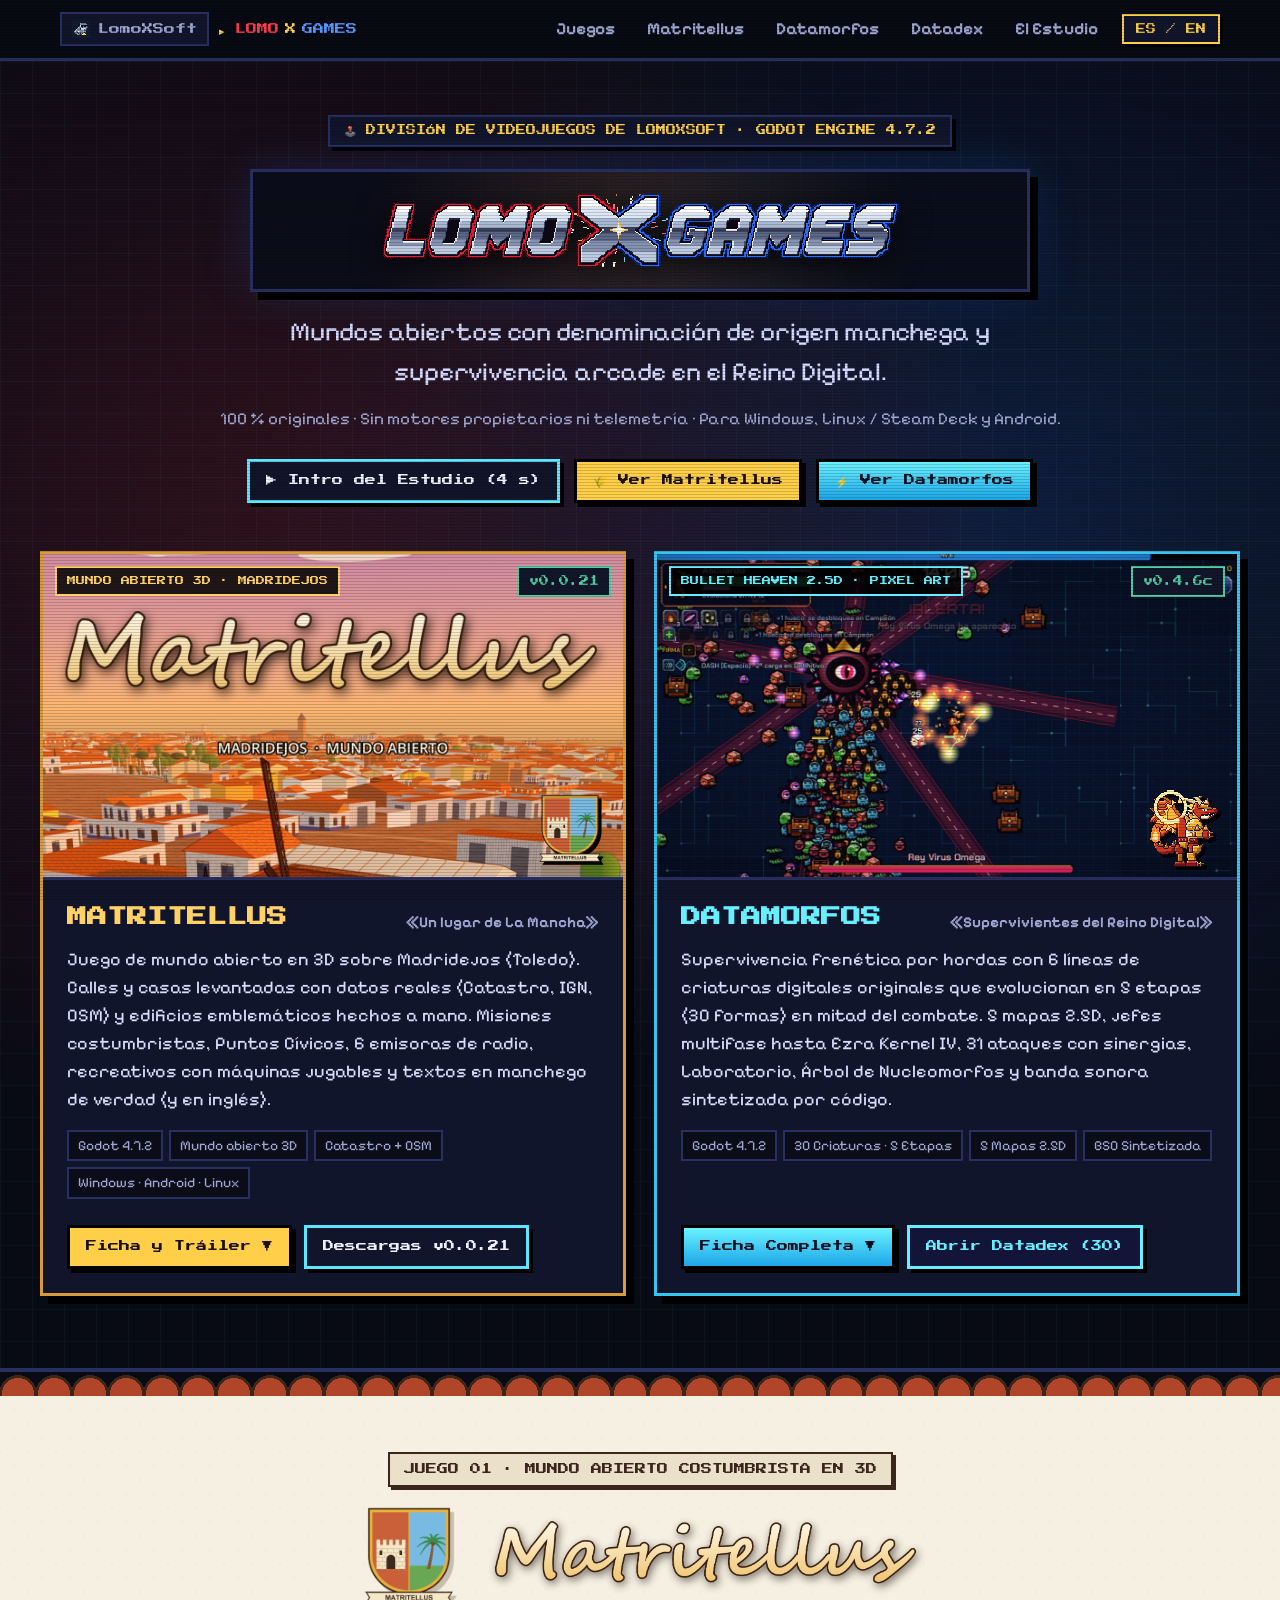
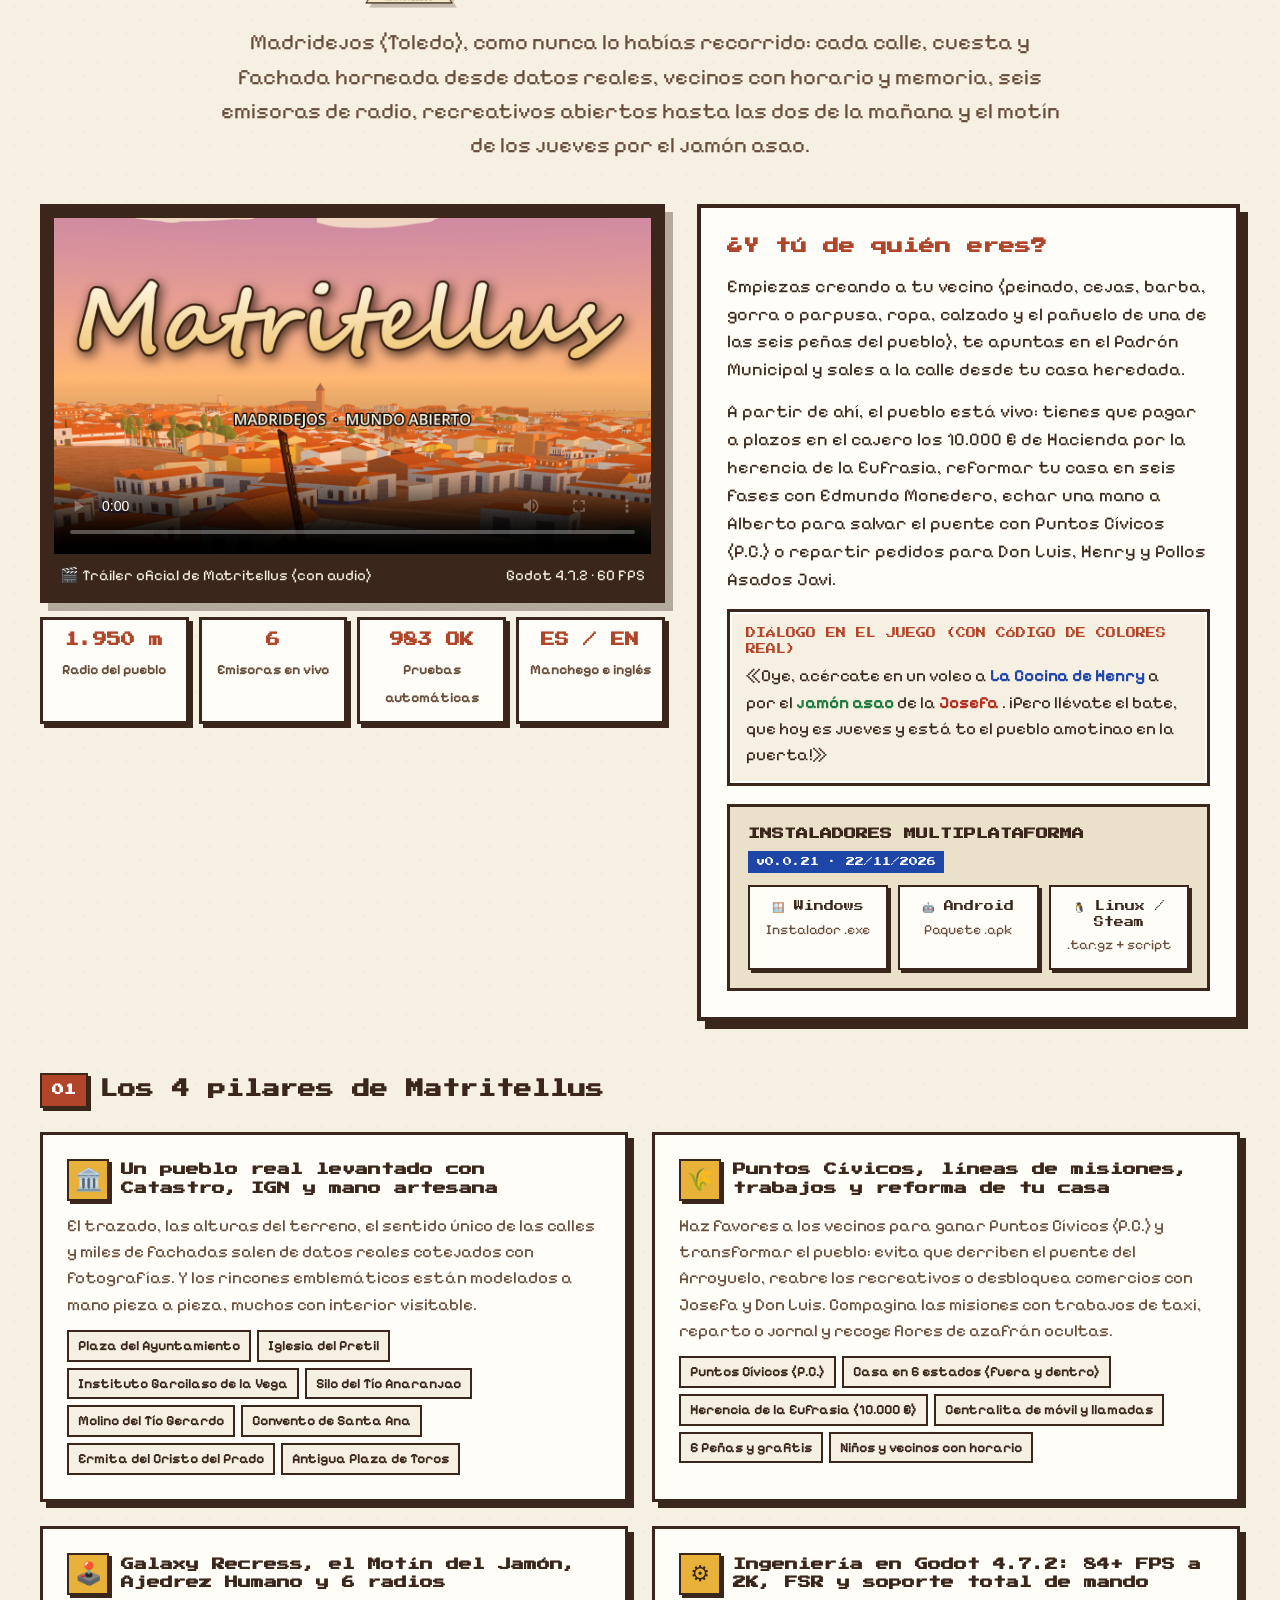
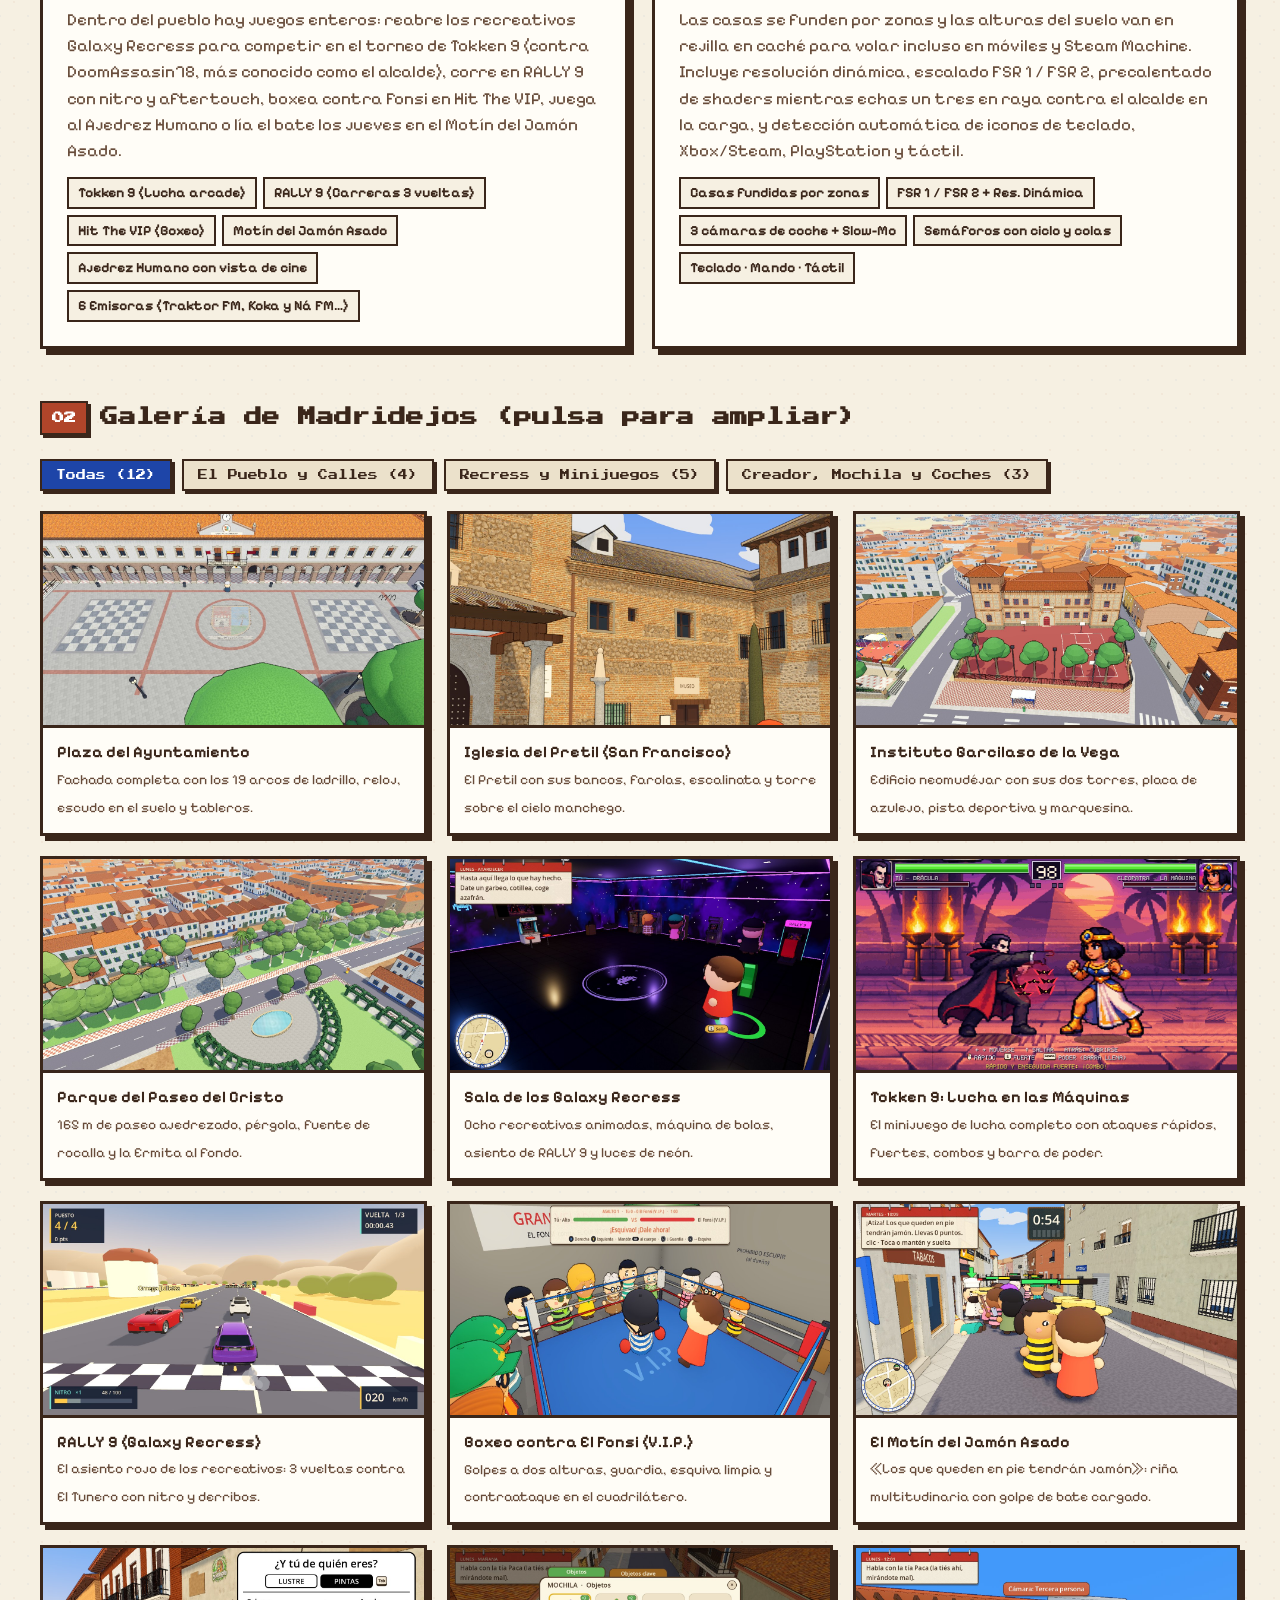
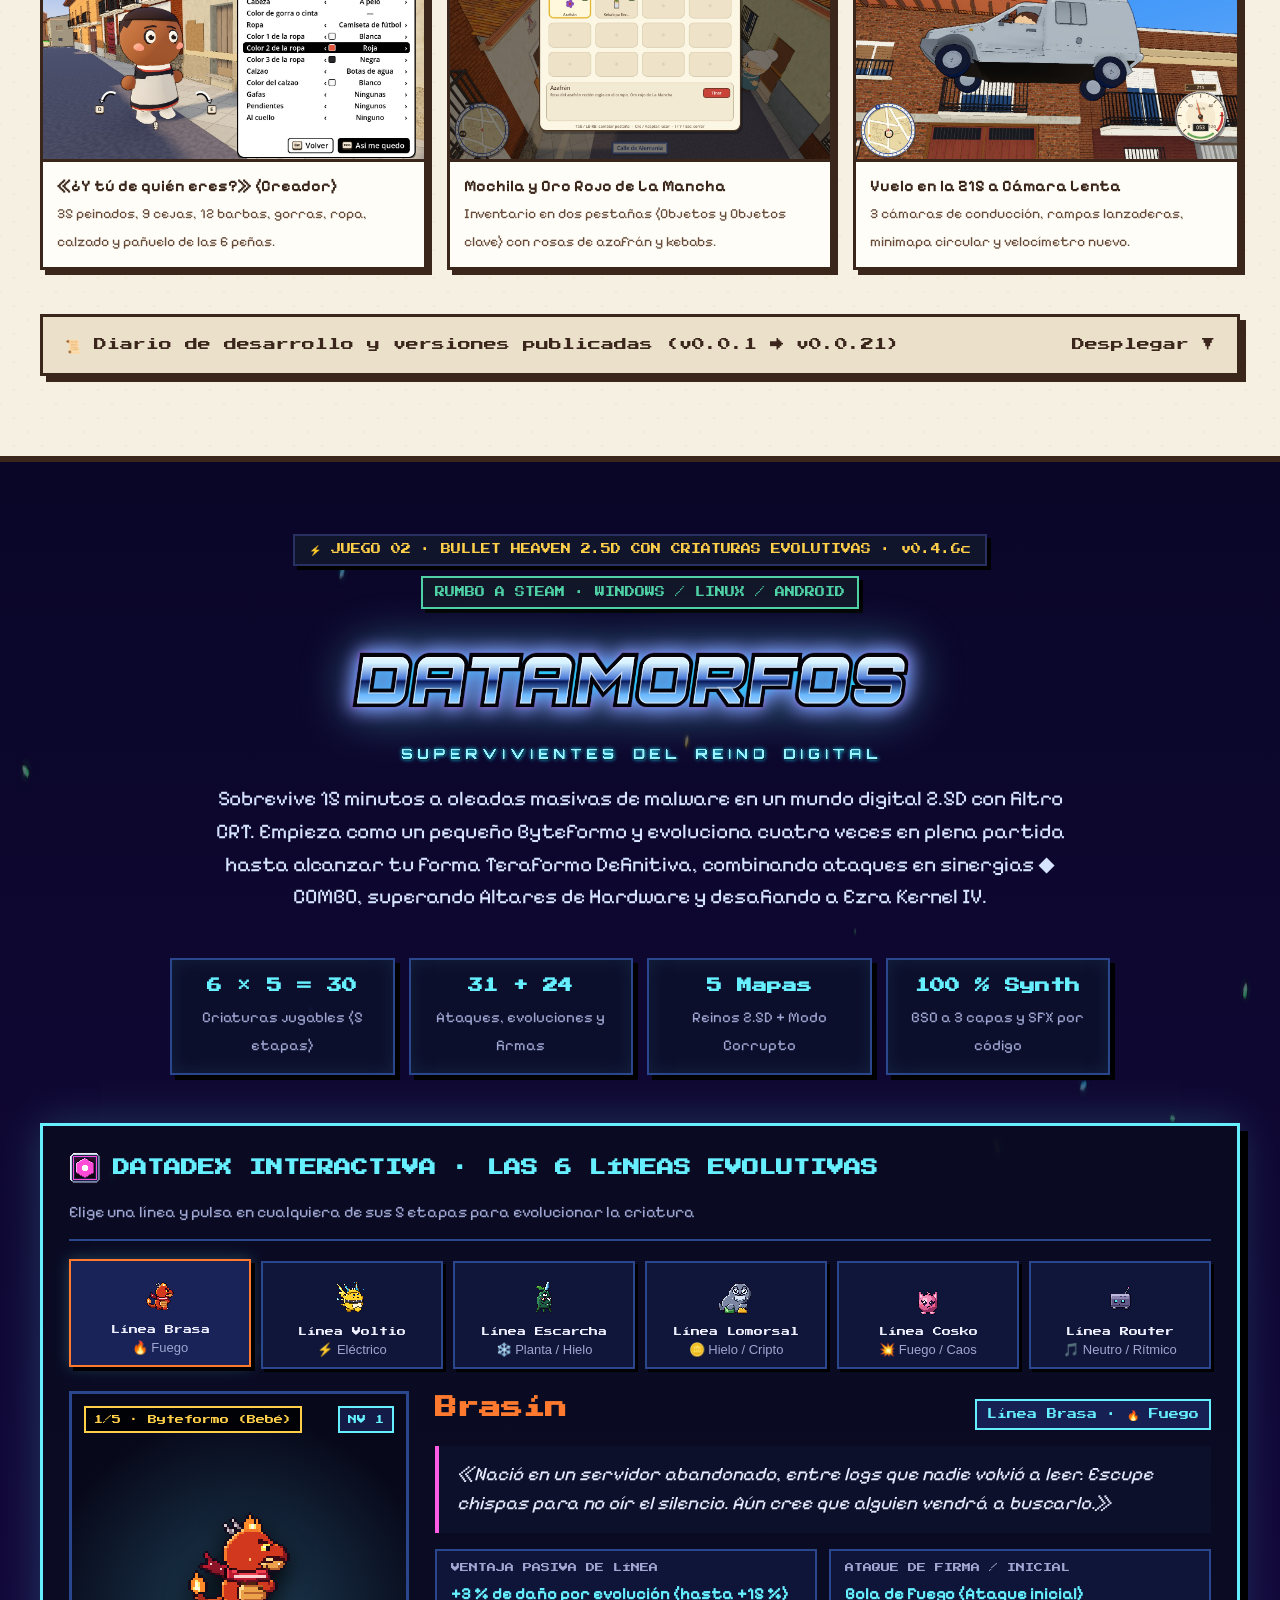
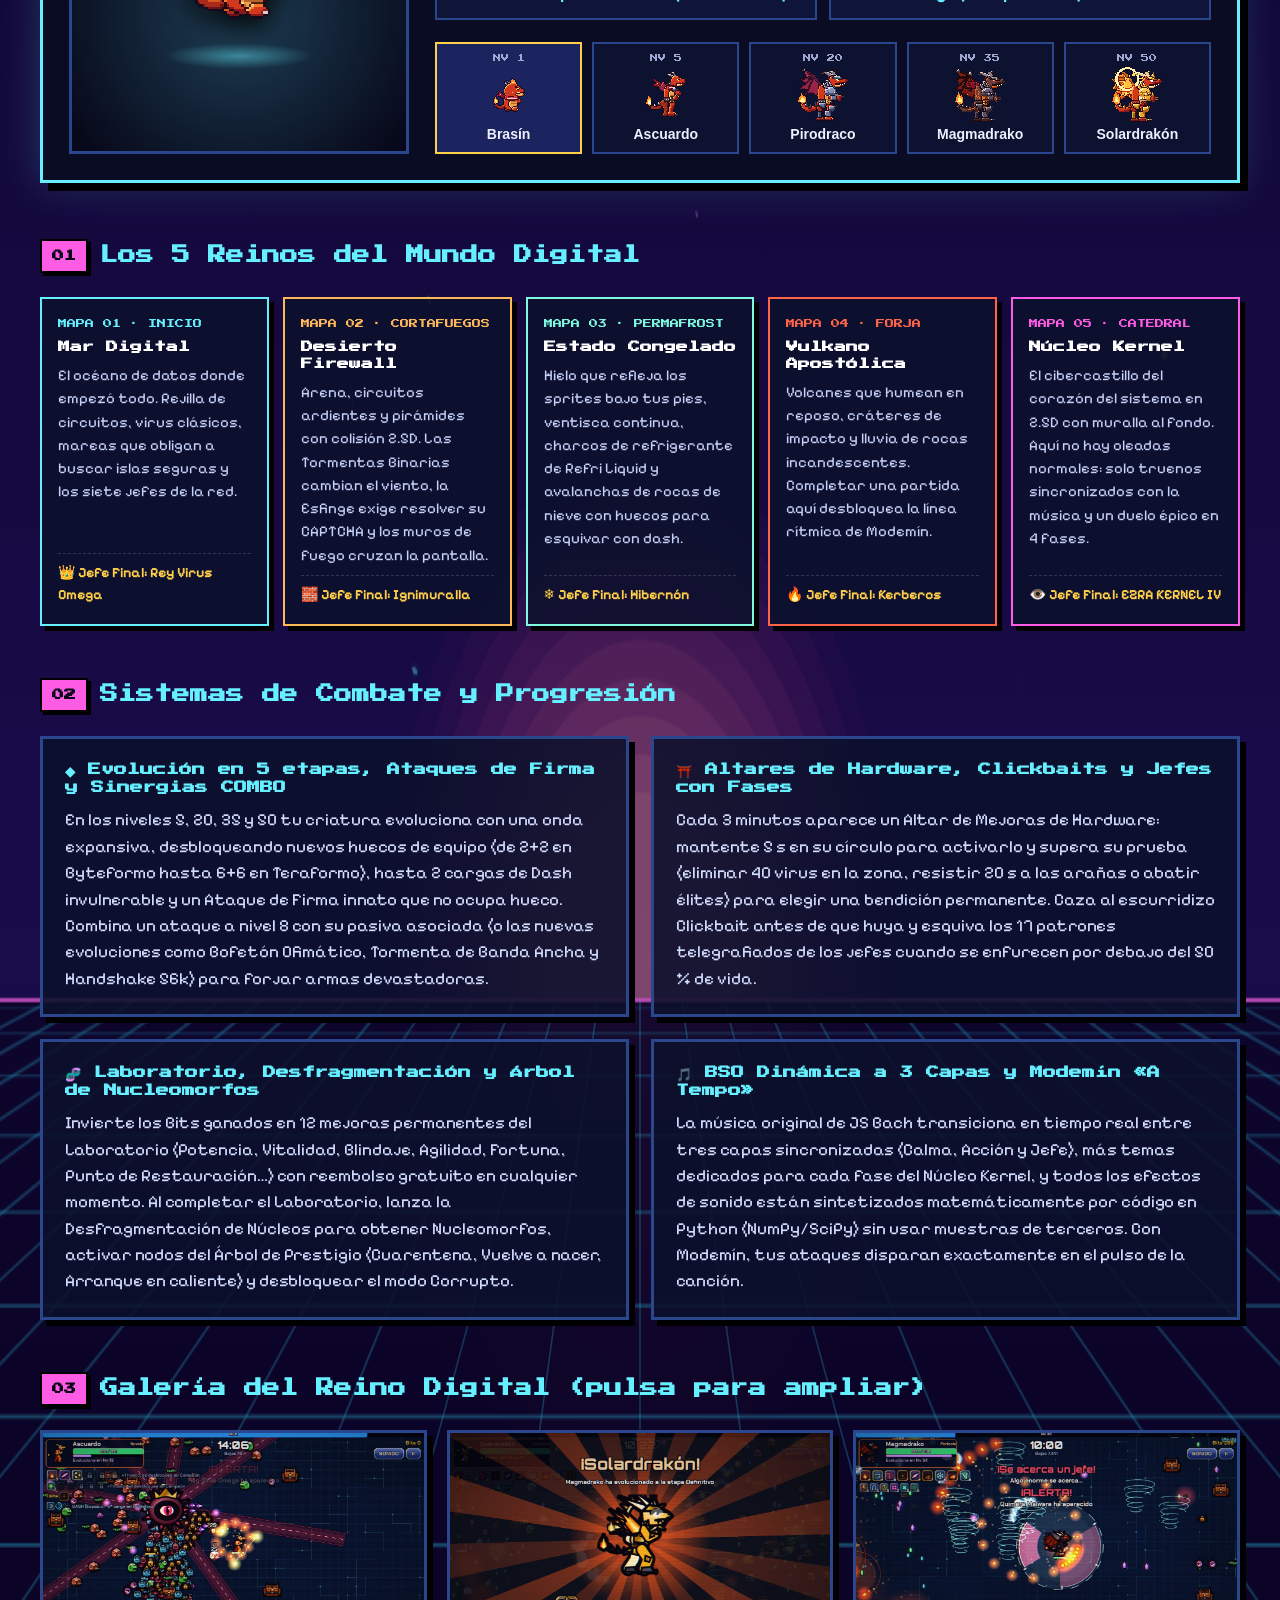
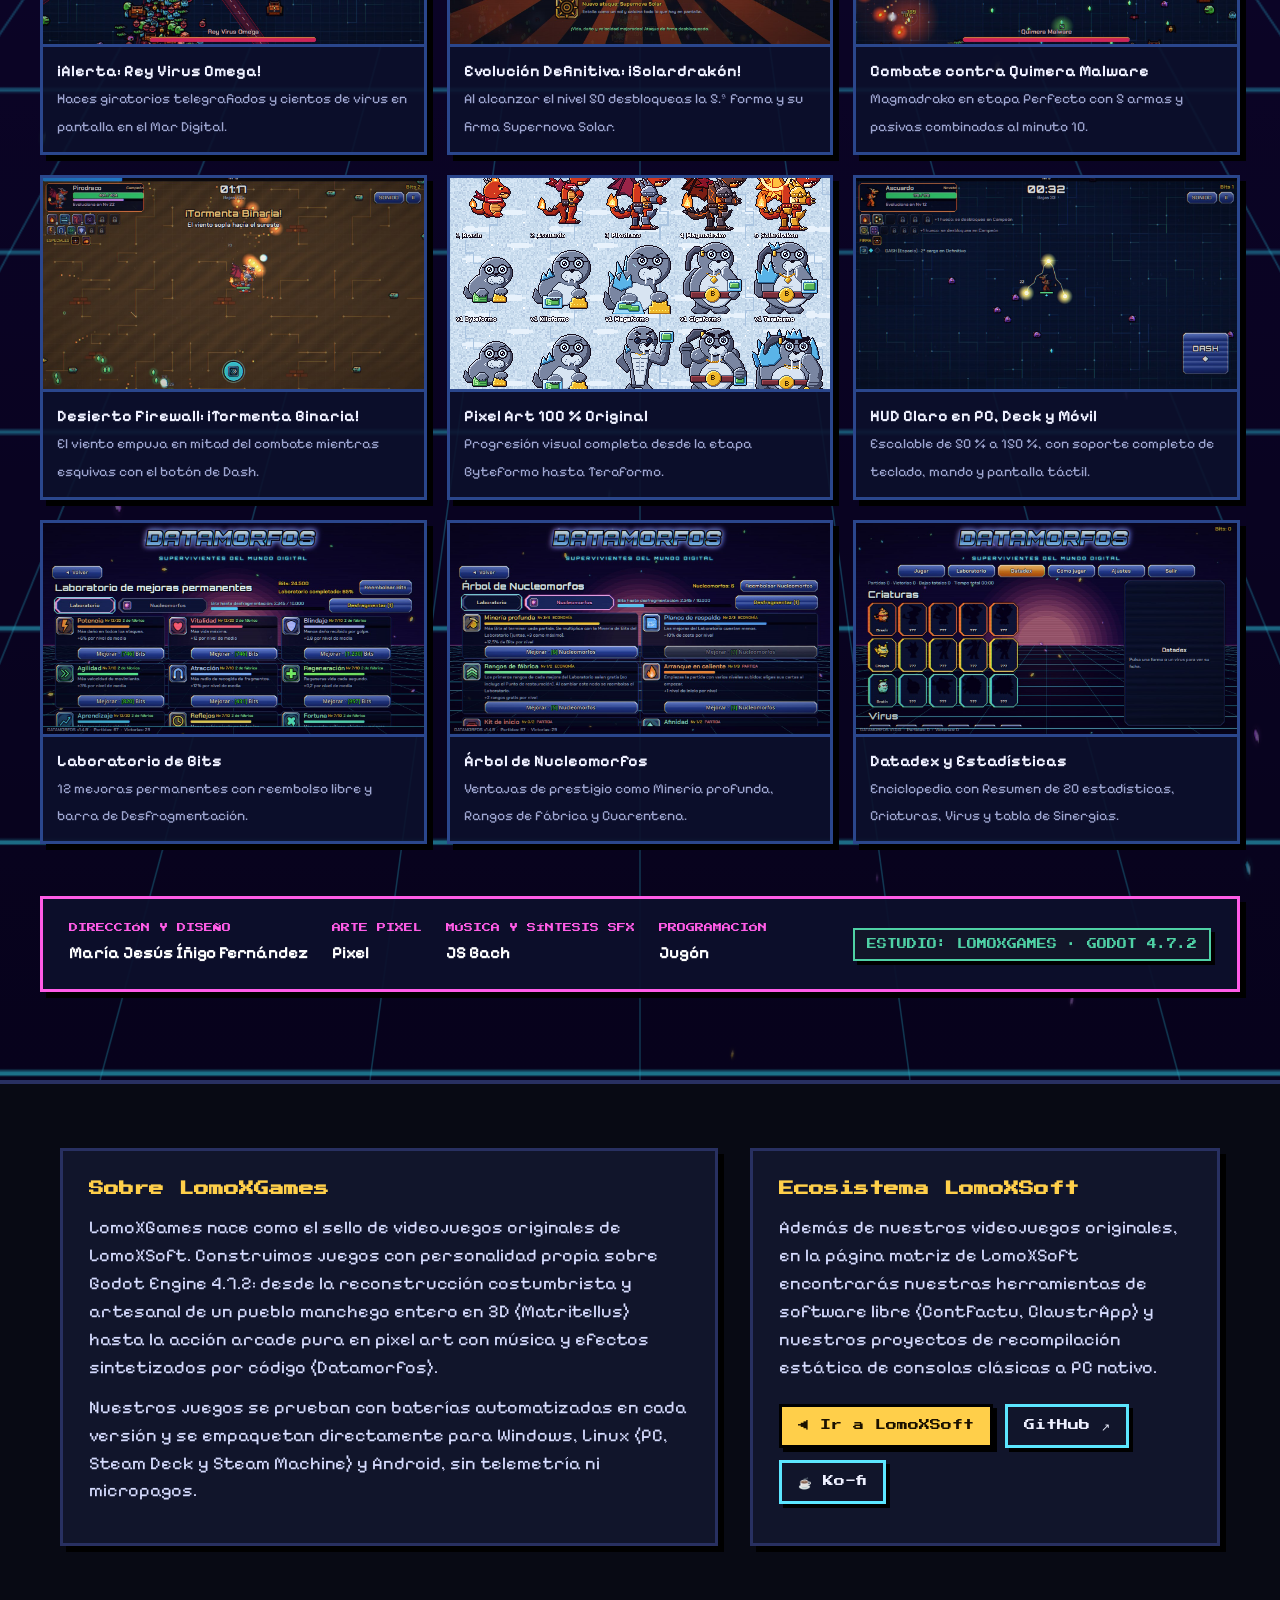
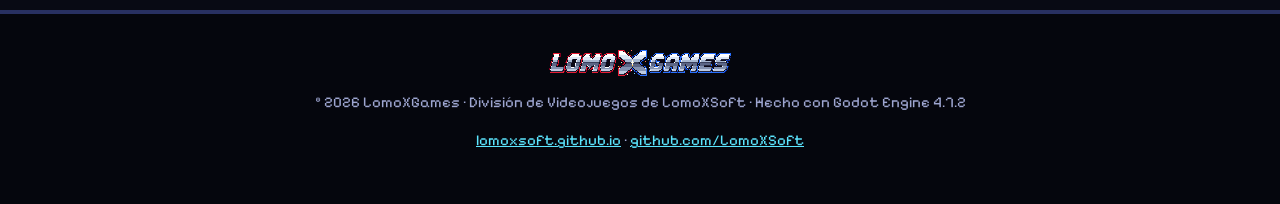
==== commit 0e44c07a: "Sustituir Sopiss por Instituto Garcilaso y mejorar captura del Ayuntamiento" ====
--- a/LomoXGames/index.html
+++ b/LomoXGames/index.html
@@ -253,9 +253,9 @@
         <ul class="mat-chip-list">
           <li>Plaza del Ayuntamiento</li>
           <li>Iglesia del Pretil</li>
+          <li>Instituto Garcilaso de la Vega</li>
           <li>Silo del Tío Anaranjao</li>
           <li>Molino del Tío Gerardo</li>
-          <li>Cruce de los Semáforos y Sopiss</li>
           <li>Convento de Santa Ana</li>
           <li>Ermita del Cristo del Prado</li>
           <li>Antigua Plaza de Toros</li>
@@ -333,11 +333,11 @@
     </div>
 
     <div class="mat-gallery" id="matGallery">
-      <div class="shot-card" data-cat="pueblo" data-full="img/matritellus/shots/plaza_ayuntamiento.jpg" data-title="Plaza del Ayuntamiento · Soportales, quiosco, fuente y jardines hechos a mano">
+      <div class="shot-card" data-cat="pueblo" data-full="img/matritellus/shots/plaza_ayuntamiento.jpg" data-title="Plaza del Ayuntamiento · Fachada completa, soportales, escudo en el suelo y tableros">
         <div class="shot-thumb"><img src="img/matritellus/shots/plaza_ayuntamiento.jpg" alt="Plaza del Ayuntamiento" loading="lazy"></div>
         <div class="shot-cap">
           <strong data-es="Plaza del Ayuntamiento" data-en="Town Hall Square">Plaza del Ayuntamiento</strong>
-          <span data-es="Soportales de ladrillo, fuente, columna, quiosco y vecinos paseando al atardecer." data-en="Brick arcades, fountain, monument column, kiosk and neighbours strolling at dusk.">Soportales de ladrillo, fuente, columna, quiosco y vecinos paseando al atardecer.</span>
+          <span data-es="Fachada completa con los 19 arcos de ladrillo, reloj, escudo en el suelo y tableros." data-en="Full Town Hall facade with its 19 brick arches, clock, mosaic crest and chess boards.">Fachada completa con los 19 arcos de ladrillo, reloj, escudo en el suelo y tableros.</span>
         </div>
       </div>
 
@@ -349,11 +349,11 @@
         </div>
       </div>
 
-      <div class="shot-card" data-cat="pueblo" data-full="img/matritellus/shots/cruce_semaforos.jpg" data-title="El Cruce de los Semáforos · Seguros Sopiss de noche con oficina interior (v0.0.21)">
-        <div class="shot-thumb"><img src="img/matritellus/shots/cruce_semaforos.jpg" alt="Seguros Sopiss en el Cruce de los Semáforos" loading="lazy"></div>
-        <div class="shot-cap">
-          <strong data-es="Seguros Sopiss y el Cruce (v0.0.21)" data-en="Seguros Sopiss &amp; Crossroads (v0.0.21)">Seguros Sopiss y el Cruce (v0.0.21)</strong>
-          <span data-es="Tres fachadas con oficina visible a través del cristal e iluminación según horario real." data-en="Three facades with full office interior visible through real glass and scheduled lighting.">Tres fachadas con oficina visible a través del cristal e iluminación según horario real.</span>
+      <div class="shot-card" data-cat="pueblo" data-full="img/matritellus/shots/instituto_garcilaso.jpg" data-title="Instituto Garcilaso de la Vega · Fachada neomudéjar, pista roja y parada de autobús">
+        <div class="shot-thumb"><img src="img/matritellus/shots/instituto_garcilaso.jpg" alt="Instituto Garcilaso de la Vega" loading="lazy"></div>
+        <div class="shot-cap">
+          <strong data-es="Instituto Garcilaso de la Vega" data-en="Garcilaso de la Vega High School">Instituto Garcilaso de la Vega</strong>
+          <span data-es="Edificio neomudéjar con sus dos torres, placa de azulejo, pista deportiva y marquesina." data-en="Neo-Mudéjar school with twin towers, ceramic tile plaque, red court and bus shelter.">Edificio neomudéjar con sus dos torres, placa de azulejo, pista deportiva y marquesina.</span>
         </div>
       </div>
 
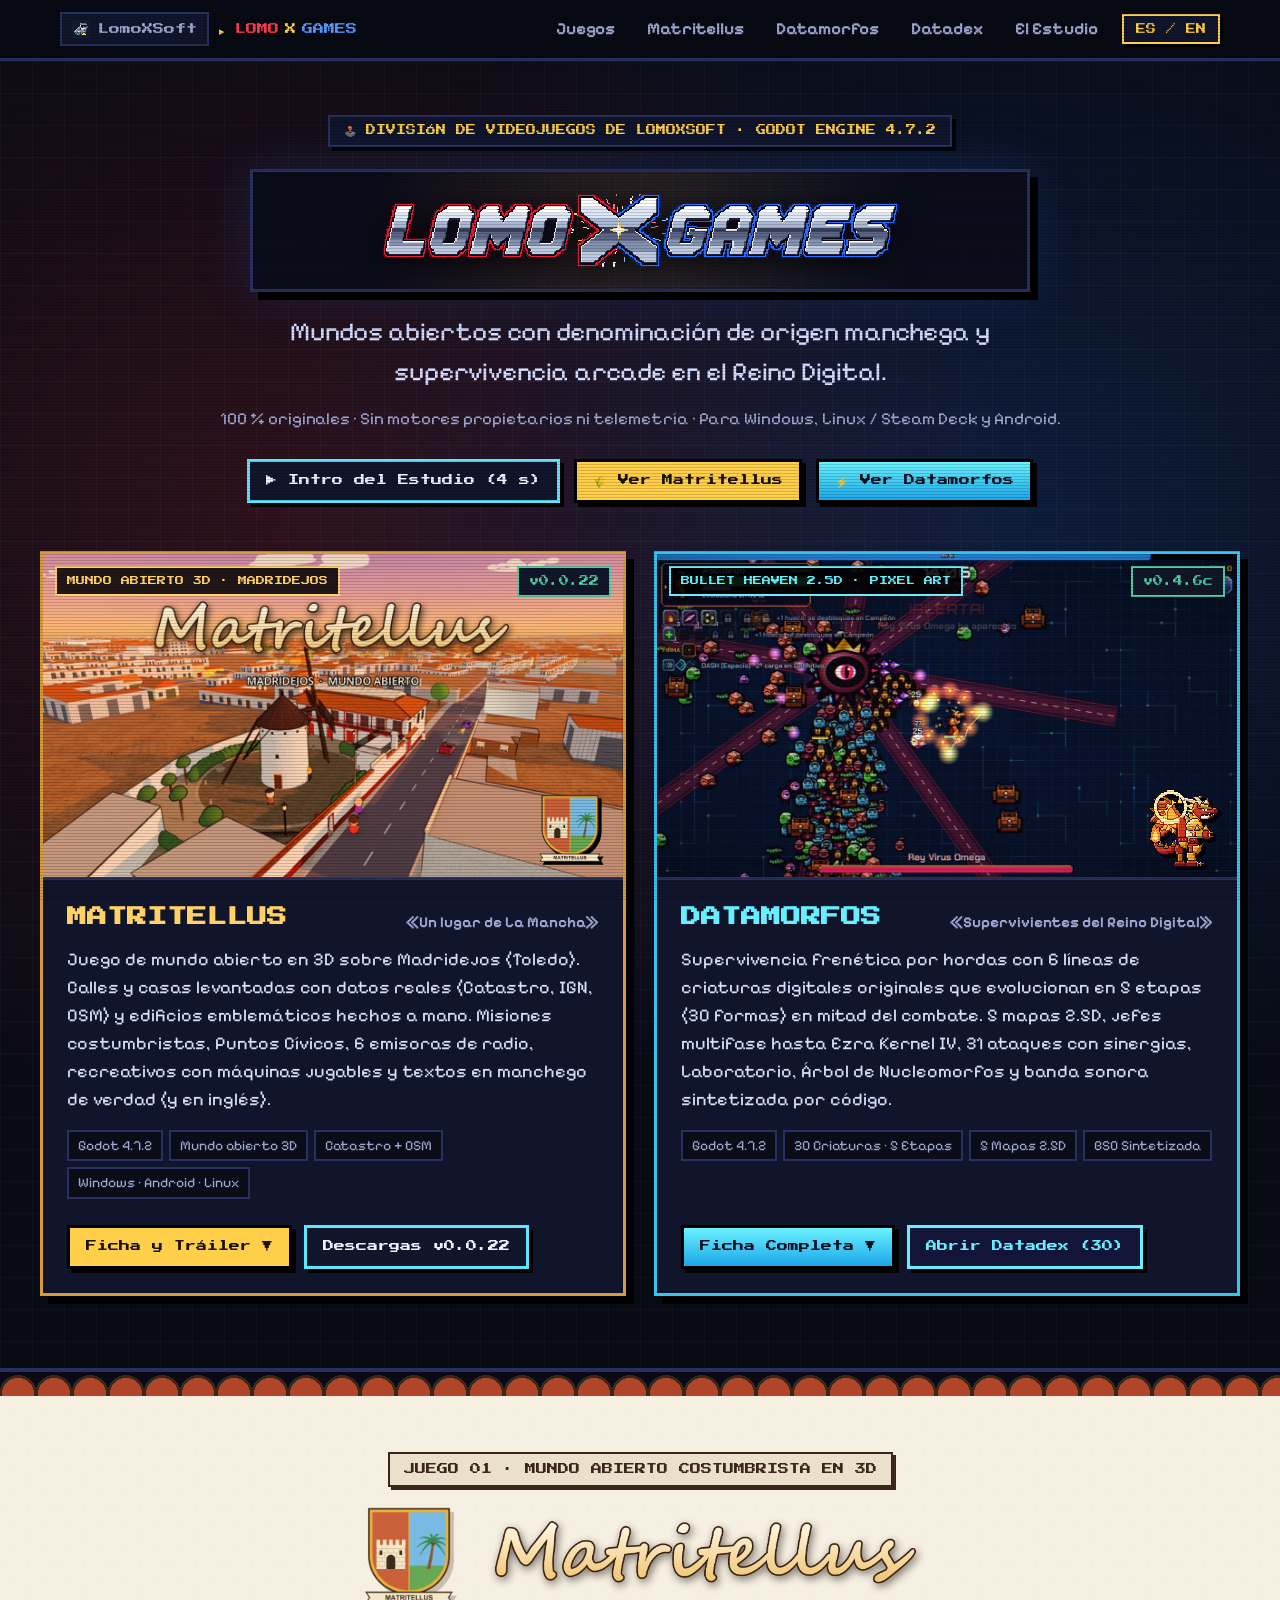
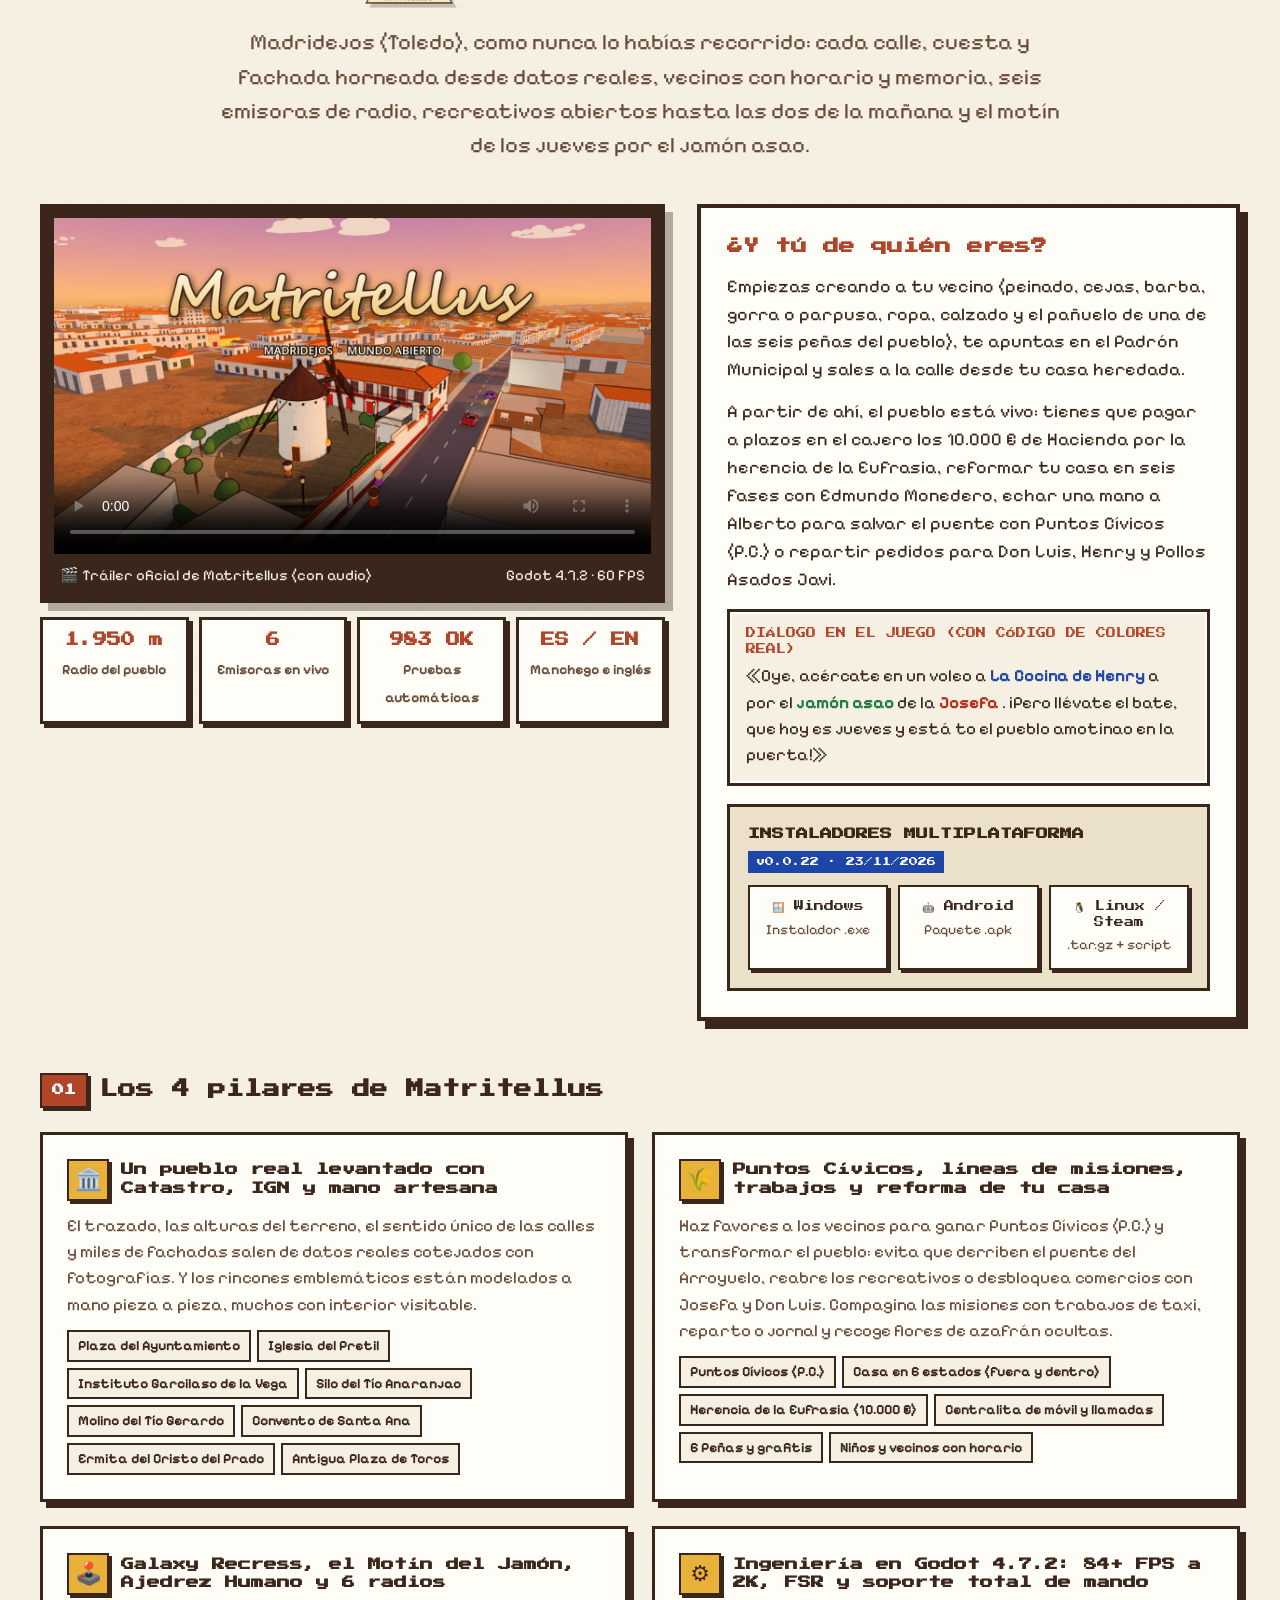
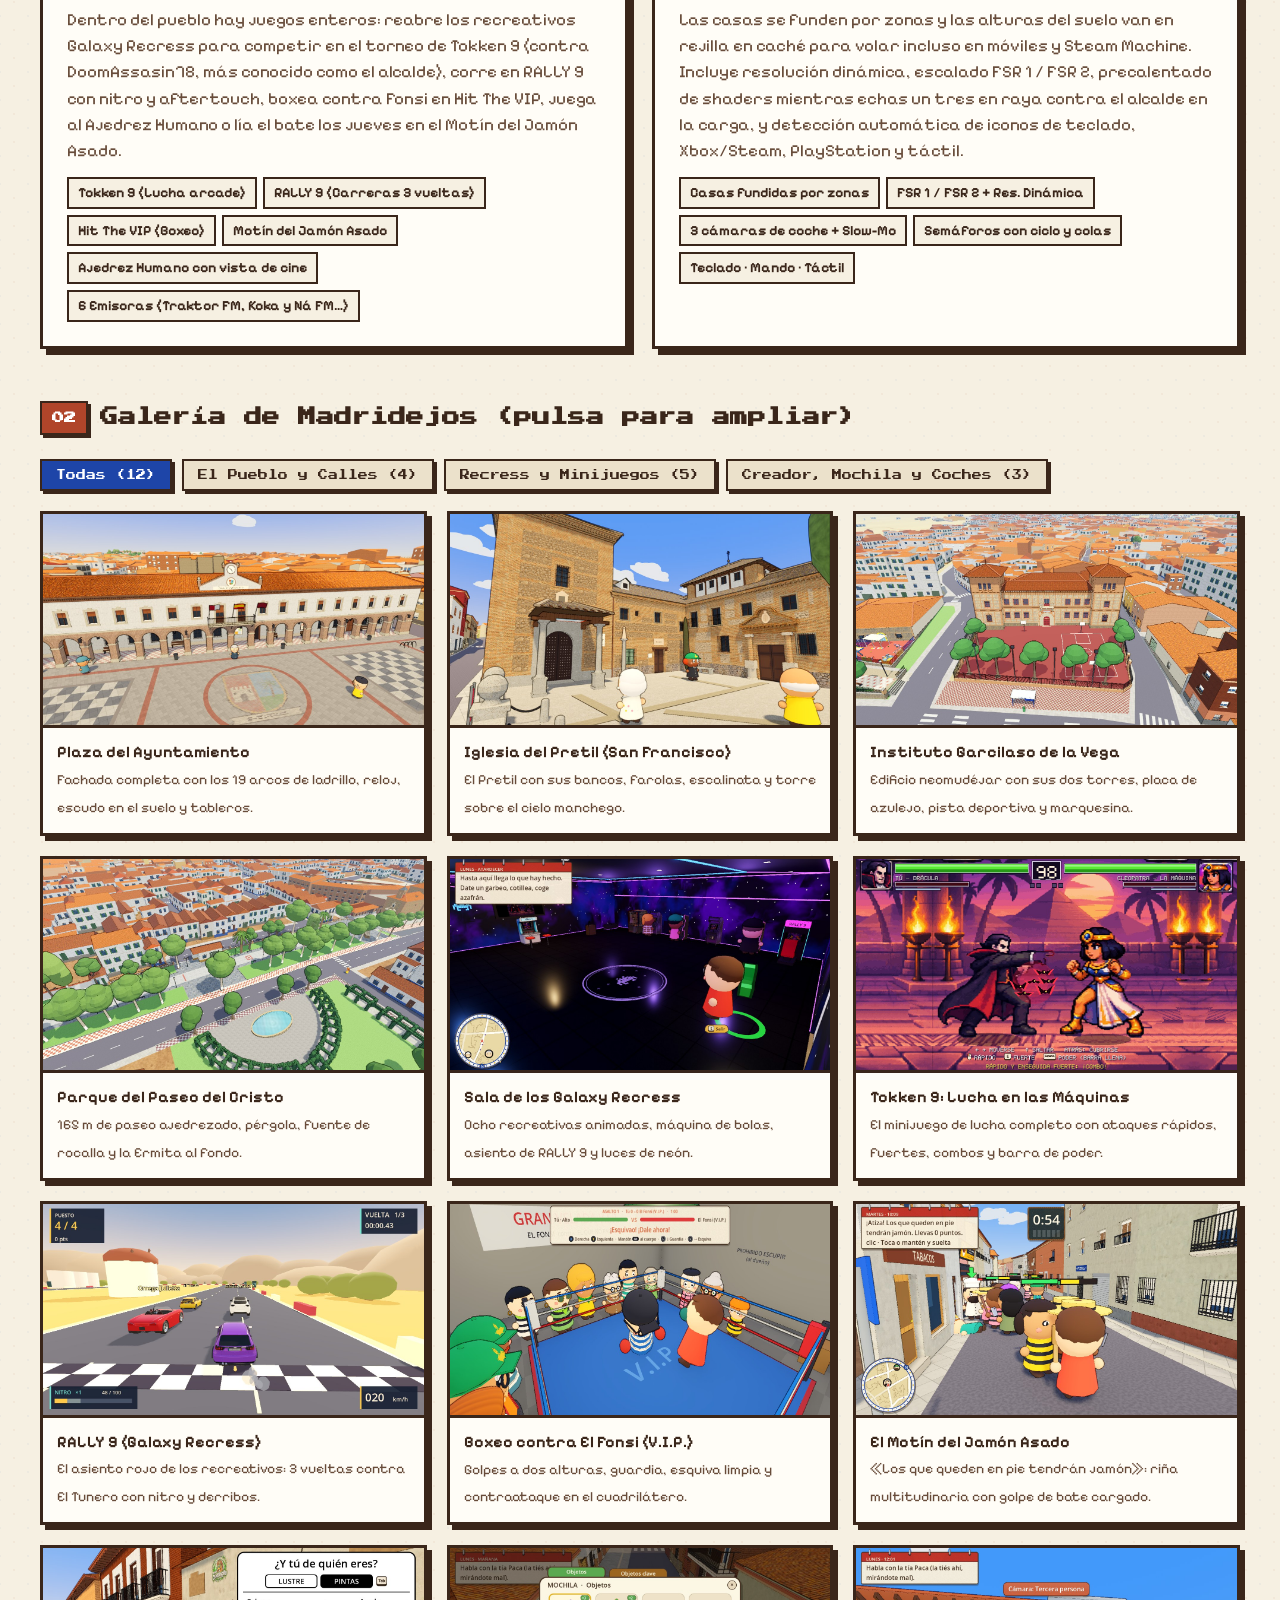
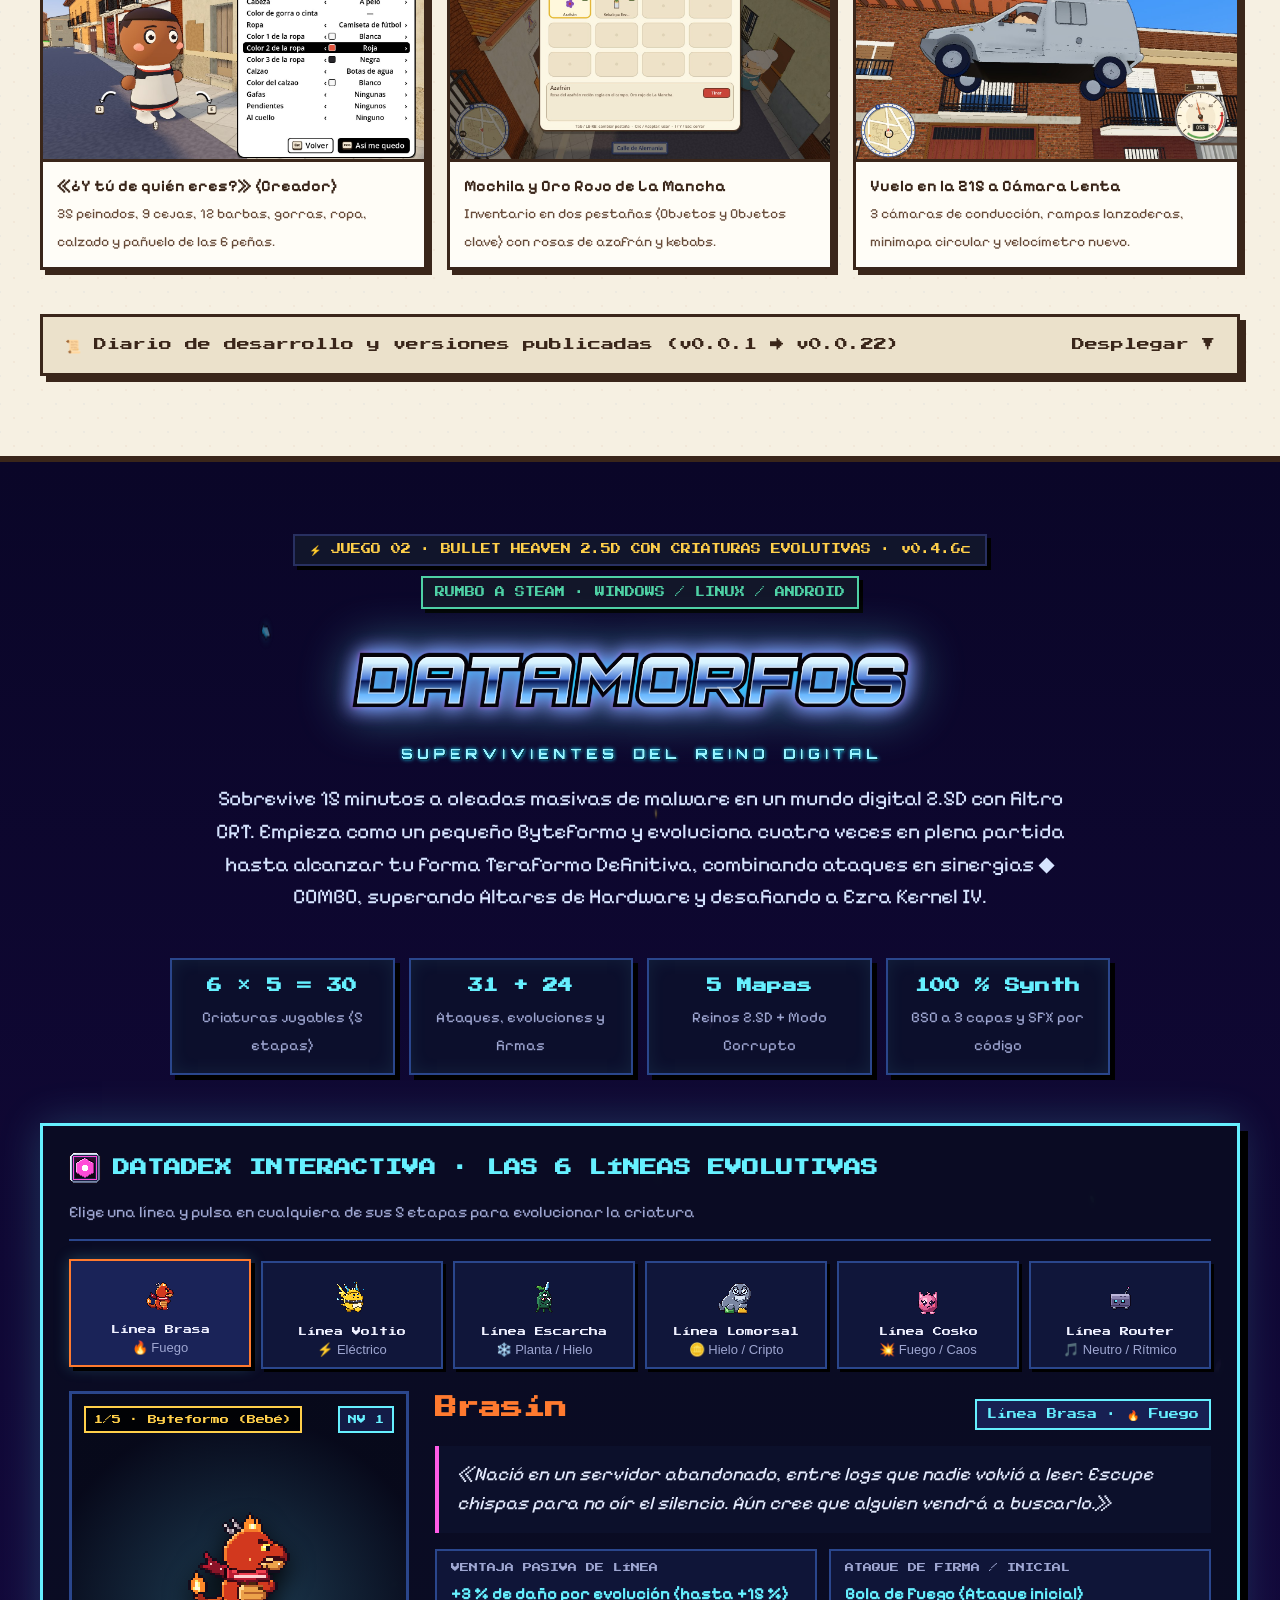
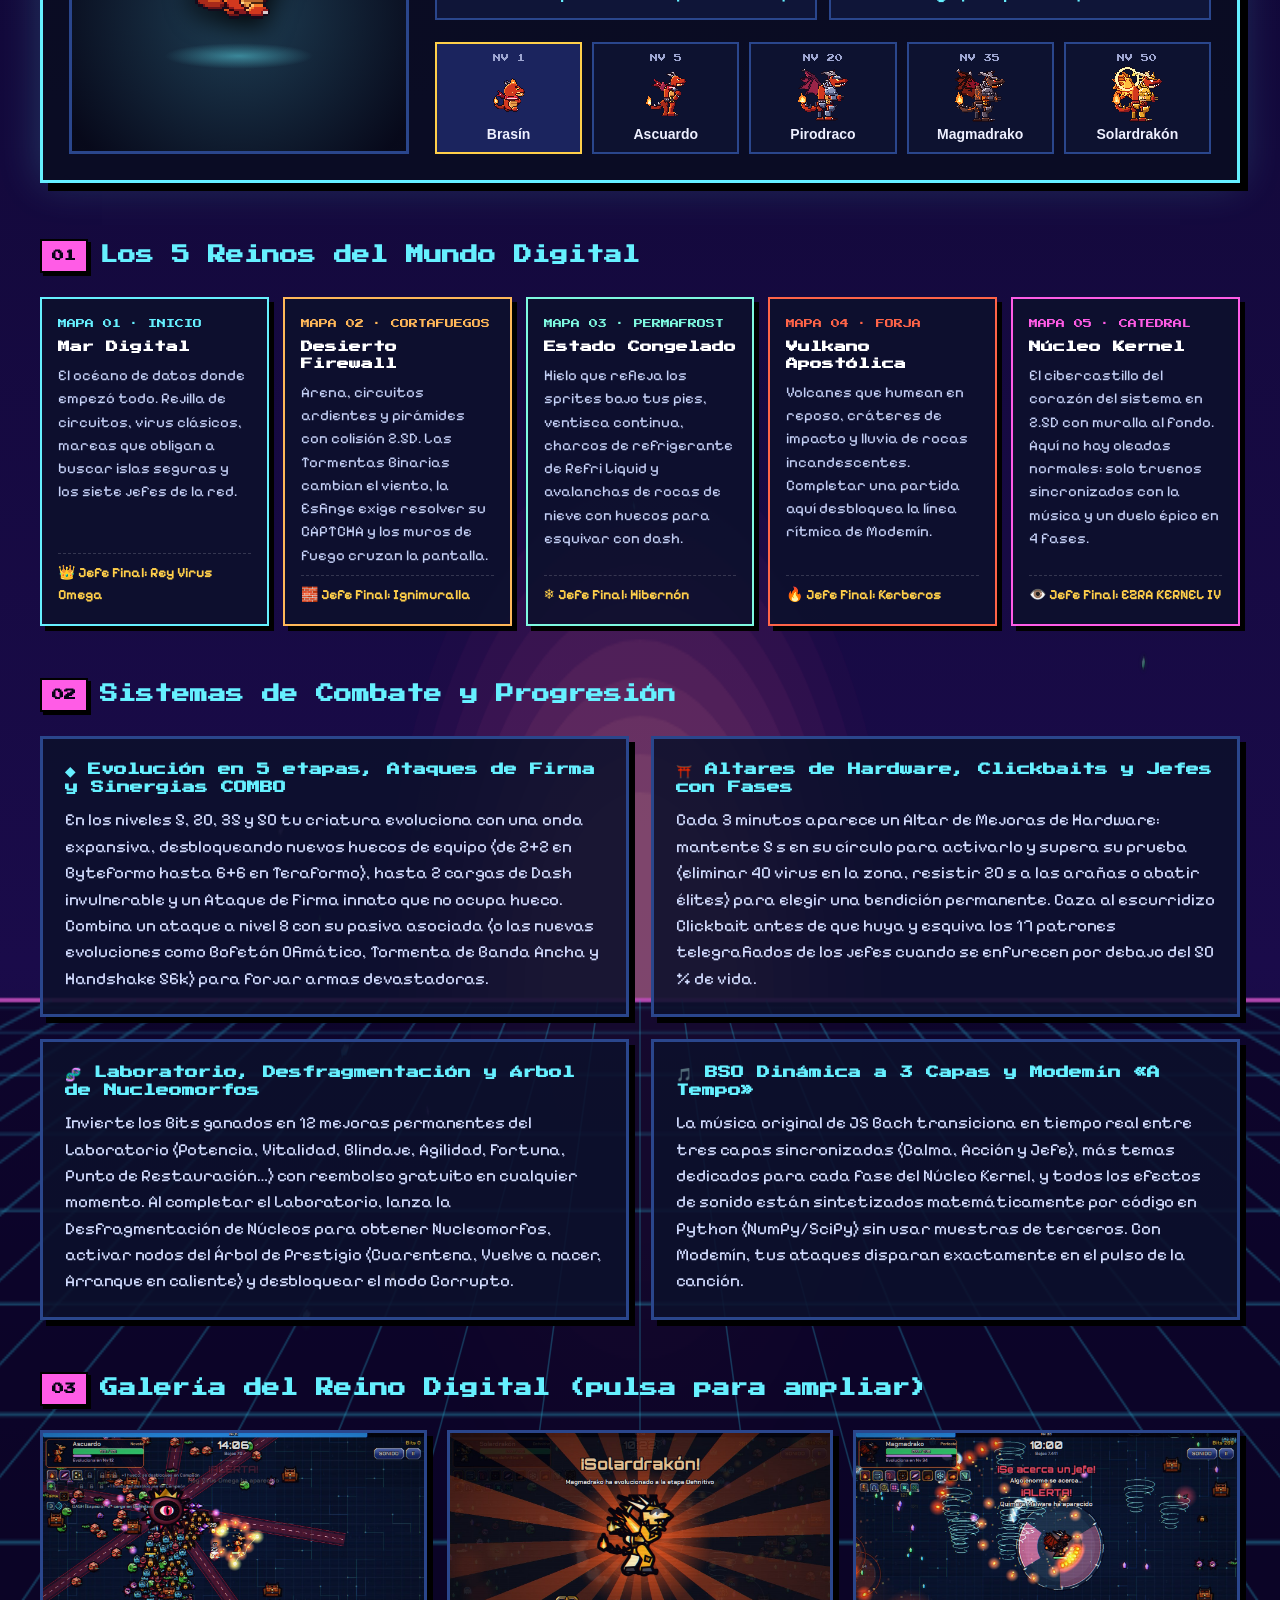
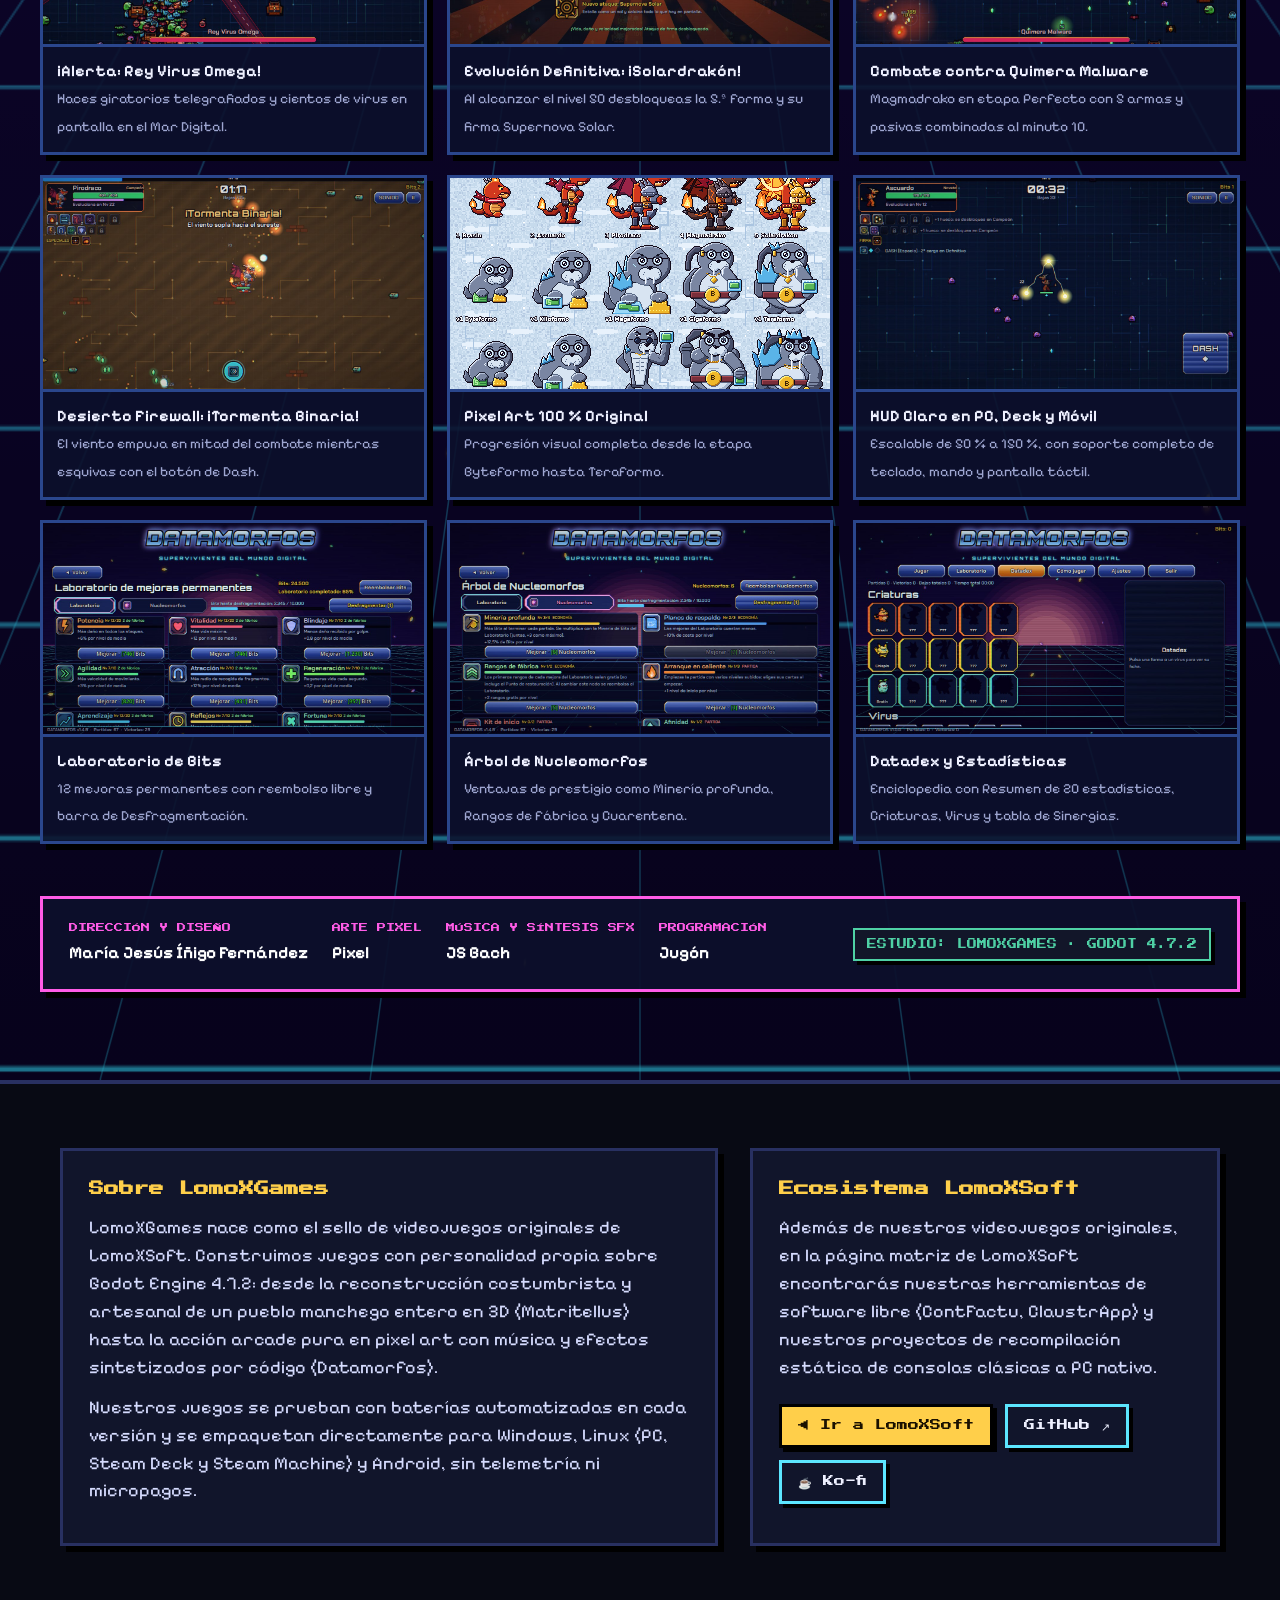
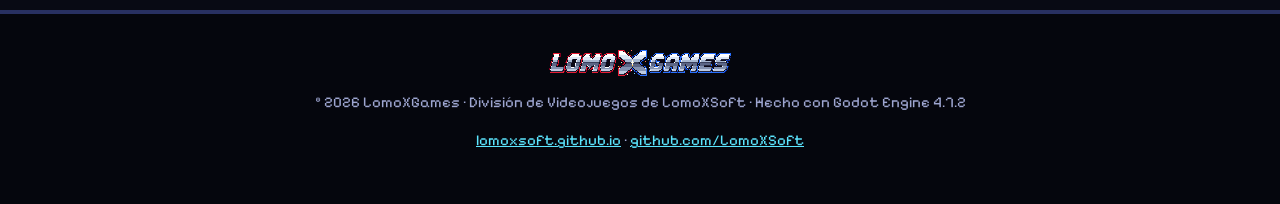
==== commit 743c61f7: "Actualización automática de versión, fecha, enlaces y notas de release de Matritellus" ====
--- a/LomoXGames/index.html
+++ b/LomoXGames/index.html
@@ -80,7 +80,7 @@
       <article class="spot-card spot-mat">
         <div class="spot-media">
           <span class="spot-badge-top" data-es="MUNDO ABIERTO 3D · MADRIDEJOS" data-en="3D OPEN WORLD · MADRIDEJOS">MUNDO ABIERTO 3D · MADRIDEJOS</span>
-          <span class="spot-version">v0.0.21</span>
+          <span class="spot-version" id="matSpotVer">v0.0.21</span>
           <img class="cover" src="img/matritellus/shots/titulo.jpg" alt="Matritellus — Un lugar de La Mancha">
           <img class="spot-corner-icon" src="img/matritellus/crest.png" alt="Escudo de Matritellus">
         </div>
@@ -101,7 +101,7 @@
           </ul>
           <div class="spot-actions">
             <a class="btn" href="#matritellus" data-es="Ficha y Tráiler ▼" data-en="Details &amp; Trailer ▼">Ficha y Tráiler ▼</a>
-            <a class="btn alt" href="#matritellus-descargas" data-es="Descargas v0.0.21" data-en="Downloads v0.0.21">Descargas v0.0.21</a>
+            <a class="btn alt" id="matSpotDlBtn" href="#matritellus-descargas" data-es="Descargas v0.0.21" data-en="Downloads v0.0.21">Descargas v0.0.21</a>
           </div>
         </div>
       </article>
@@ -214,18 +214,18 @@
         <div id="matritellus-descargas" class="mat-dl-box">
           <div class="mat-dl-head">
             <strong data-es="INSTALADORES MULTIPLATAFORMA" data-en="CROSS-PLATFORM INSTALLERS">INSTALADORES MULTIPLATAFORMA</strong>
-            <span class="mat-dl-badge">v0.0.21 · 22/11/2026</span>
+            <span class="mat-dl-badge" id="matDlBadge">v0.0.21 · 22/11/2026</span>
           </div>
           <div class="mat-dl-grid">
-            <a class="dl-item" href="https://github.com/LomoXSoft/Matritellus/releases/latest">
+            <a class="dl-item" id="matDlWin" href="https://github.com/LomoXSoft/Matritellus/releases/download/v0.0.21/Matritellus-0.0.21-Windows.exe">
               <span class="dl-os">🪟 Windows</span>
               <span class="dl-ext">Instalador .exe</span>
             </a>
-            <a class="dl-item" href="https://github.com/LomoXSoft/Matritellus/releases/latest">
+            <a class="dl-item" id="matDlApk" href="https://github.com/LomoXSoft/Matritellus/releases/download/v0.0.21/Matritellus-0.0.21-Android.apk">
               <span class="dl-os">🤖 Android</span>
               <span class="dl-ext">Paquete .apk</span>
             </a>
-            <a class="dl-item" href="https://github.com/LomoXSoft/Matritellus/releases/latest">
+            <a class="dl-item" id="matDlLin" href="https://github.com/LomoXSoft/Matritellus/releases/download/v0.0.21/Matritellus-0.0.21-Linux.tar.gz">
               <span class="dl-os">🐧 Linux / Steam</span>
               <span class="dl-ext">.tar.gz + script</span>
             </a>
@@ -430,13 +430,13 @@
       </div>
     </div>
 
-    <!-- EXPANDABLE VERSION HISTORY (v0.0.1 - v0.0.21) -->
+    <!-- EXPANDABLE VERSION HISTORY (v0.0.1 - latest) -->
     <details class="mat-changelog">
       <summary>
-        <span data-es="📜 Diario de desarrollo y versiones publicadas (v0.0.1 → v0.0.21)" data-en="📜 Development Log &amp; Published Releases (v0.0.1 → v0.0.21)">📜 Diario de desarrollo y versiones publicadas (v0.0.1 → v0.0.21)</span>
+        <span id="matChangelogSummary" data-es="📜 Diario de desarrollo y versiones publicadas (v0.0.1 → v0.0.21)" data-en="📜 Development Log &amp; Published Releases (v0.0.1 → v0.0.21)">📜 Diario de desarrollo y versiones publicadas (v0.0.1 → v0.0.21)</span>
         <span data-es="Desplegar ▼" data-en="Expand ▼">Desplegar ▼</span>
       </summary>
-      <div class="mat-changelog-body">
+      <div class="mat-changelog-body" id="matChangelogBody">
         <div class="ver-row">
           <div class="ver-head"><span class="ver-tag">v0.0.21</span><span class="ver-date">22/11/2026</span></div>
           <p>El cruce de los semáforos: las cinco esquinas hechas a mano (Seguros Sopiss con vendedora, cliente y señora de la limpieza tarareando de noche, Clínica Dental, Santa Ana 2, casa del mirador y beige del Salvador) y semáforos que paran a los coches y parpadean en ámbar de madrugada o si los tiras; calles Tembleque, Delicias, Reina Sofía, Parra, Descanso y Pastora.</p>
@@ -1433,6 +1433,117 @@
       requestAnimationFrame(drawBg);
     }
   }
+
+  /* ---------- 7. MATRITELLUS DYNAMIC RELEASE AUTO-UPDATER ---------- */
+  if (typeof fetch === "function") {
+    function formatDateES(isoOrDate) {
+      if (!isoOrDate) return "";
+      if (/^\d{2}\/\d{2}\/\d{4}$/.test(isoOrDate)) return isoOrDate;
+      var d = new Date(isoOrDate);
+      if (isNaN(d.getTime())) return "";
+      var dd = String(d.getDate()).padStart(2, "0");
+      var mm = String(d.getMonth() + 1).padStart(2, "0");
+      var yyyy = d.getFullYear();
+      return dd + "/" + mm + "/" + yyyy;
+    }
+
+    function applyMatritellusRelease(data) {
+      if (!data) return;
+      var rawTag = String(data.tag_name || data.version || "").trim();
+      if (!rawTag) return;
+      var verClean = rawTag.replace(/^v/i, "");
+      var vTag = "v" + verClean;
+      var dateStr = data.date || formatDateES(data.published_at);
+
+      var spotVer = document.getElementById("matSpotVer");
+      if (spotVer) spotVer.textContent = vTag;
+
+      var spotDlBtn = document.getElementById("matSpotDlBtn");
+      if (spotDlBtn) {
+        spotDlBtn.setAttribute("data-es", "Descargas " + vTag);
+        spotDlBtn.setAttribute("data-en", "Downloads " + vTag);
+        spotDlBtn.textContent = (curLang === "en" ? "Downloads " : "Descargas ") + vTag;
+      }
+
+      var dlBadge = document.getElementById("matDlBadge");
+      if (dlBadge) {
+        dlBadge.textContent = dateStr ? (vTag + " · " + dateStr) : vTag;
+      }
+
+      var baseDl = "https://github.com/LomoXSoft/Matritellus/releases/download/" + vTag + "/Matritellus-" + verClean;
+      var winUrl = (data.assets && data.assets.windows) || (baseDl + "-Windows.exe");
+      var apkUrl = (data.assets && data.assets.android) || (baseDl + "-Android.apk");
+      var linUrl = (data.assets && data.assets.linux) || (baseDl + "-Linux.tar.gz");
+
+      if (Array.isArray(data.assets)) {
+        data.assets.forEach(function (a) {
+          var n = String((a && a.name) || "").toLowerCase();
+          var u = a && a.browser_download_url;
+          if (!u) return;
+          if (n.endsWith(".exe")) winUrl = u;
+          else if (n.endsWith(".apk")) apkUrl = u;
+          else if (n.endsWith(".tar.gz")) linUrl = u;
+        });
+      }
+
+      var dlWin = document.getElementById("matDlWin");
+      var dlApk = document.getElementById("matDlApk");
+      var dlLin = document.getElementById("matDlLin");
+      if (dlWin) dlWin.href = winUrl;
+      if (dlApk) dlApk.href = apkUrl;
+      if (dlLin) dlLin.href = linUrl;
+
+      var clSummary = document.getElementById("matChangelogSummary");
+      if (clSummary) {
+        var esSum = "📜 Diario de desarrollo y versiones publicadas (v0.0.1 → " + vTag + ")";
+        var enSum = "📜 Development Log & Published Releases (v0.0.1 → " + vTag + ")";
+        clSummary.setAttribute("data-es", esSum);
+        clSummary.setAttribute("data-en", enSum);
+        clSummary.textContent = curLang === "en" ? enSum : esSum;
+      }
+
+      var clBody = document.getElementById("matChangelogBody");
+      var notes = String(data.notes || data.body || "").trim();
+      if (clBody && notes) {
+        var firstTag = clBody.querySelector(".ver-tag");
+        if (!firstTag || firstTag.textContent.trim().toLowerCase() !== vTag.toLowerCase()) {
+          var row = document.createElement("div");
+          row.className = "ver-row";
+          var head = document.createElement("div");
+          head.className = "ver-head";
+          var tagSpan = document.createElement("span");
+          tagSpan.className = "ver-tag";
+          tagSpan.textContent = vTag;
+          var dateSpan = document.createElement("span");
+          dateSpan.className = "ver-date";
+          dateSpan.textContent = dateStr;
+          head.appendChild(tagSpan);
+          head.appendChild(dateSpan);
+          var p = document.createElement("p");
+          p.textContent = notes;
+          row.appendChild(head);
+          row.appendChild(p);
+          clBody.insertBefore(row, clBody.firstChild);
+        }
+      }
+    }
+
+    // 1. Try live GitHub Releases API first; 2. Fall back to local matritellus_release.json (for private repo)
+    fetch("https://api.github.com/repos/LomoXSoft/Matritellus/releases/latest", {
+      headers: { Accept: "application/vnd.github+json" }
+    }).then(function (r) {
+      if (!r.ok) throw new Error("private or unavailable");
+      return r.json();
+    }).then(function (rel) {
+      applyMatritellusRelease(rel);
+    }).catch(function () {
+      fetch("matritellus_release.json").then(function (r2) {
+        return r2.ok ? r2.json() : null;
+      }).then(function (localRel) {
+        if (localRel) applyMatritellusRelease(localRel);
+      }).catch(function () {});
+    });
+  }
 })();
 </script>
 </body>
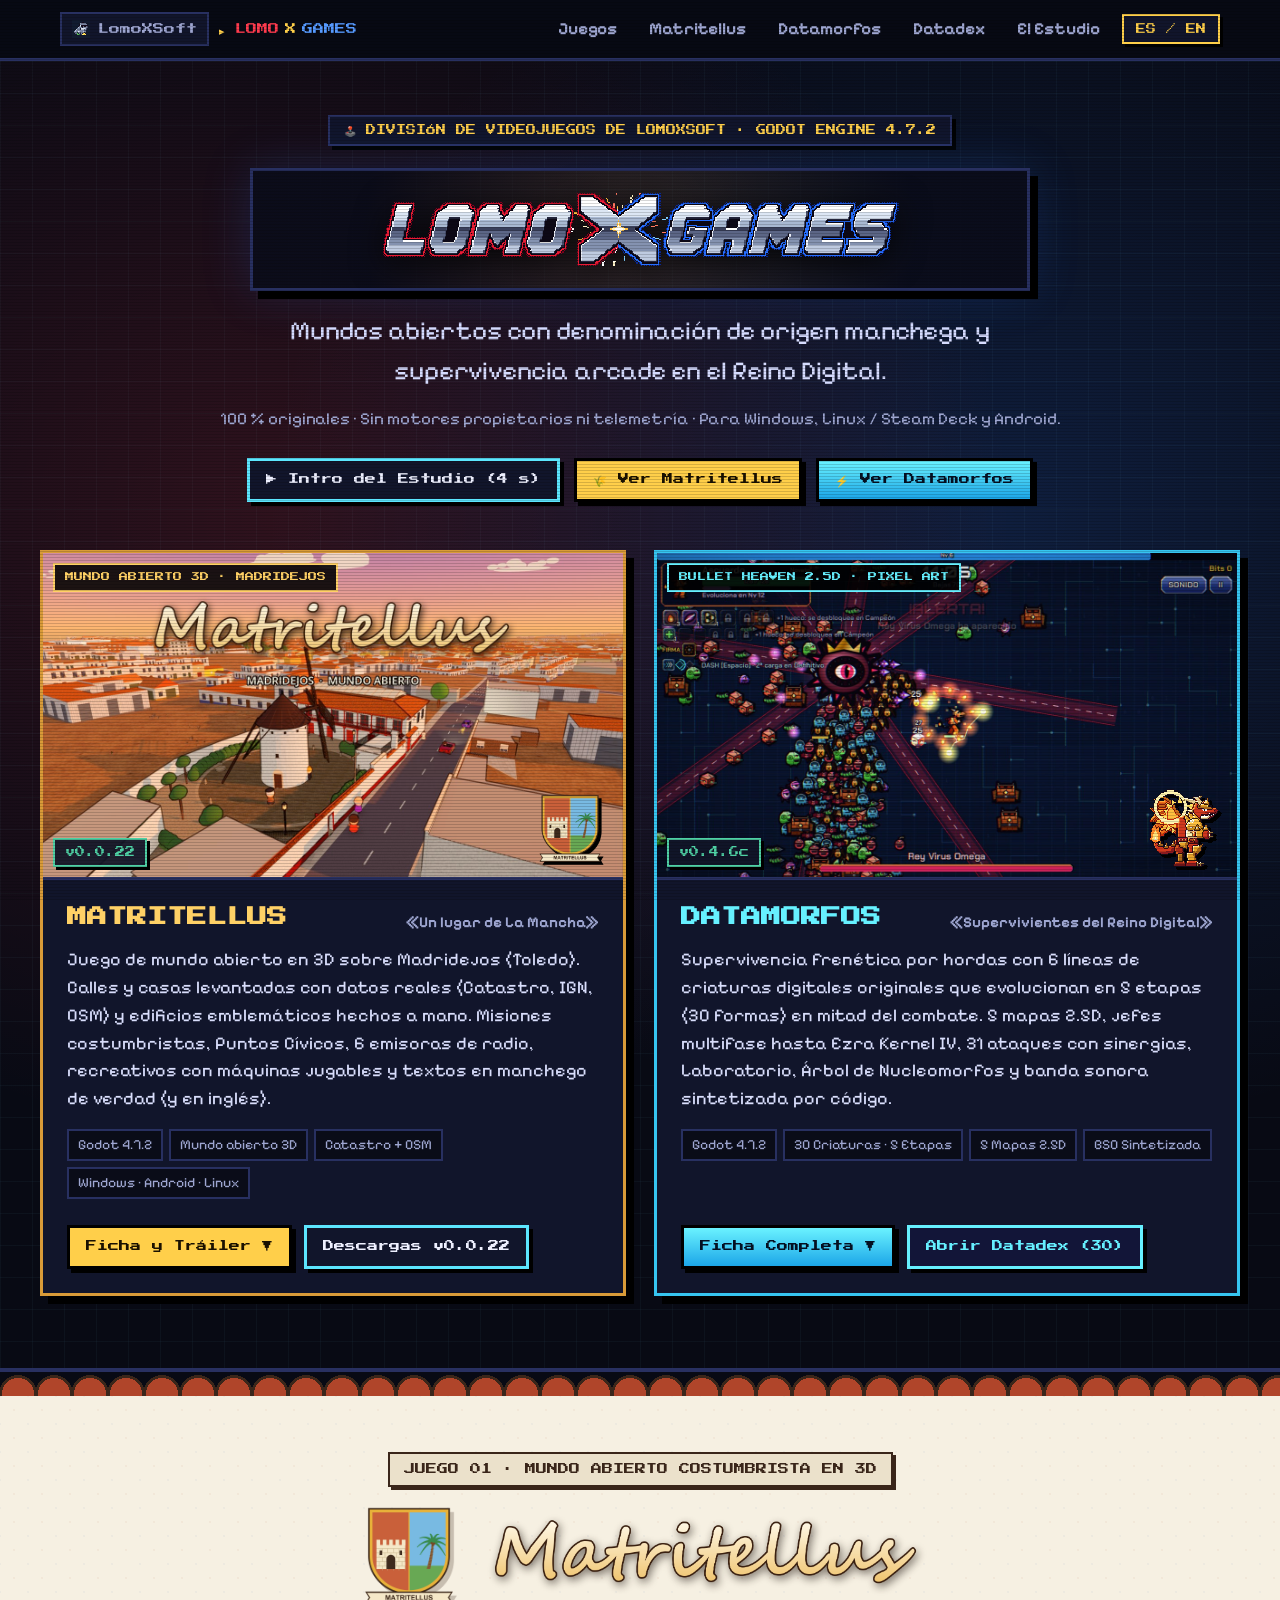
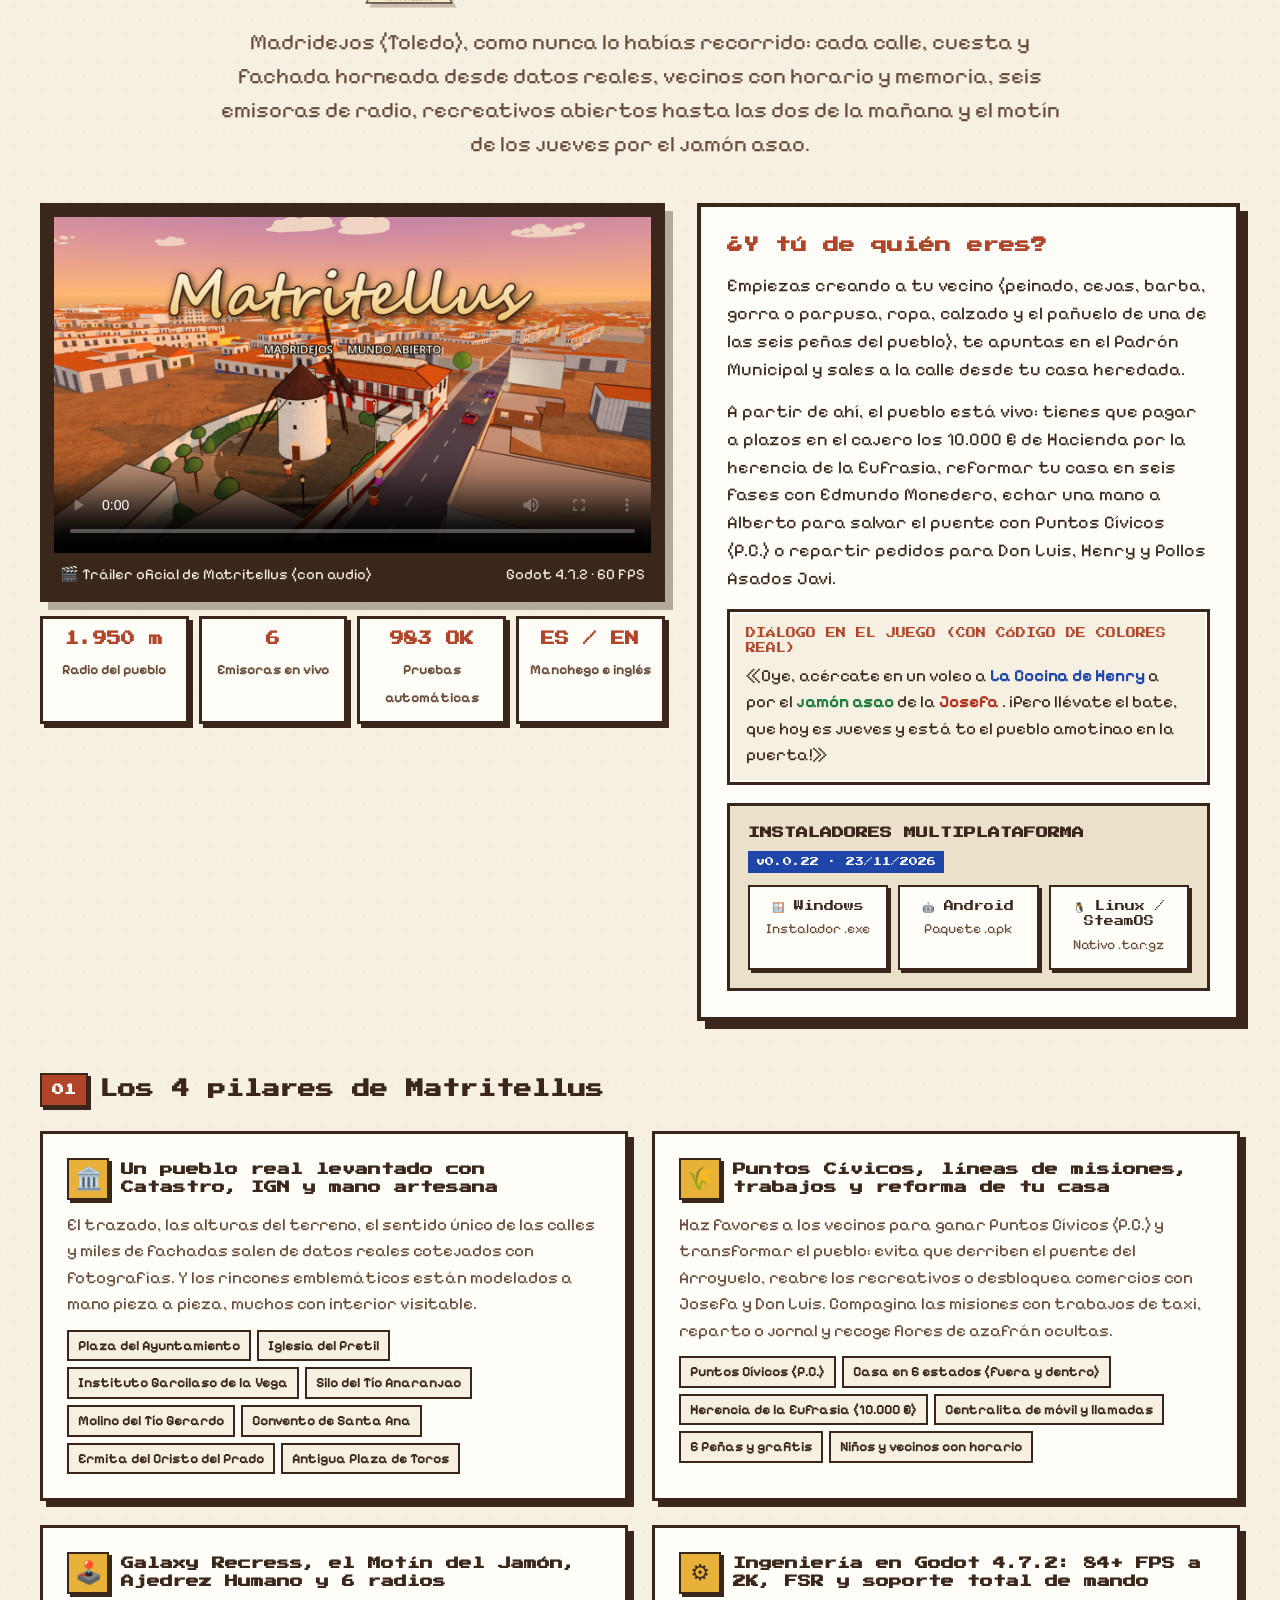
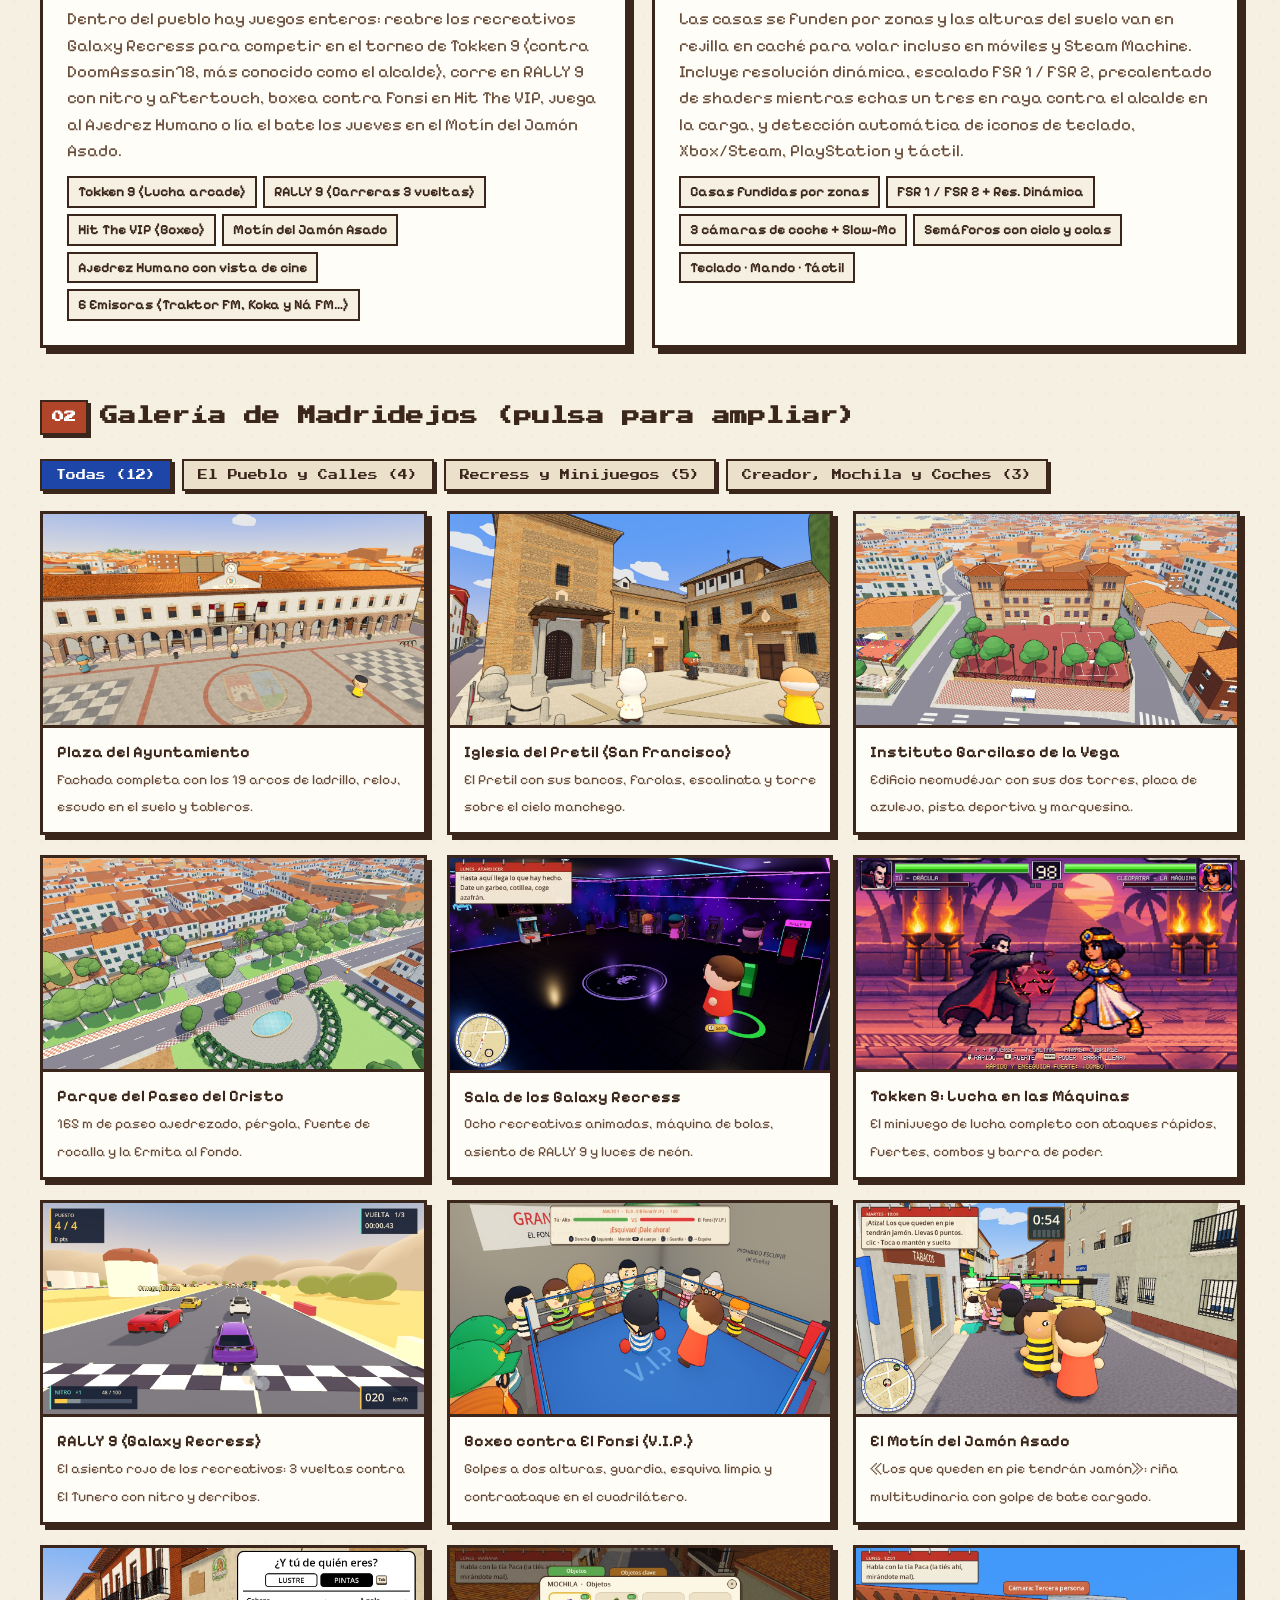
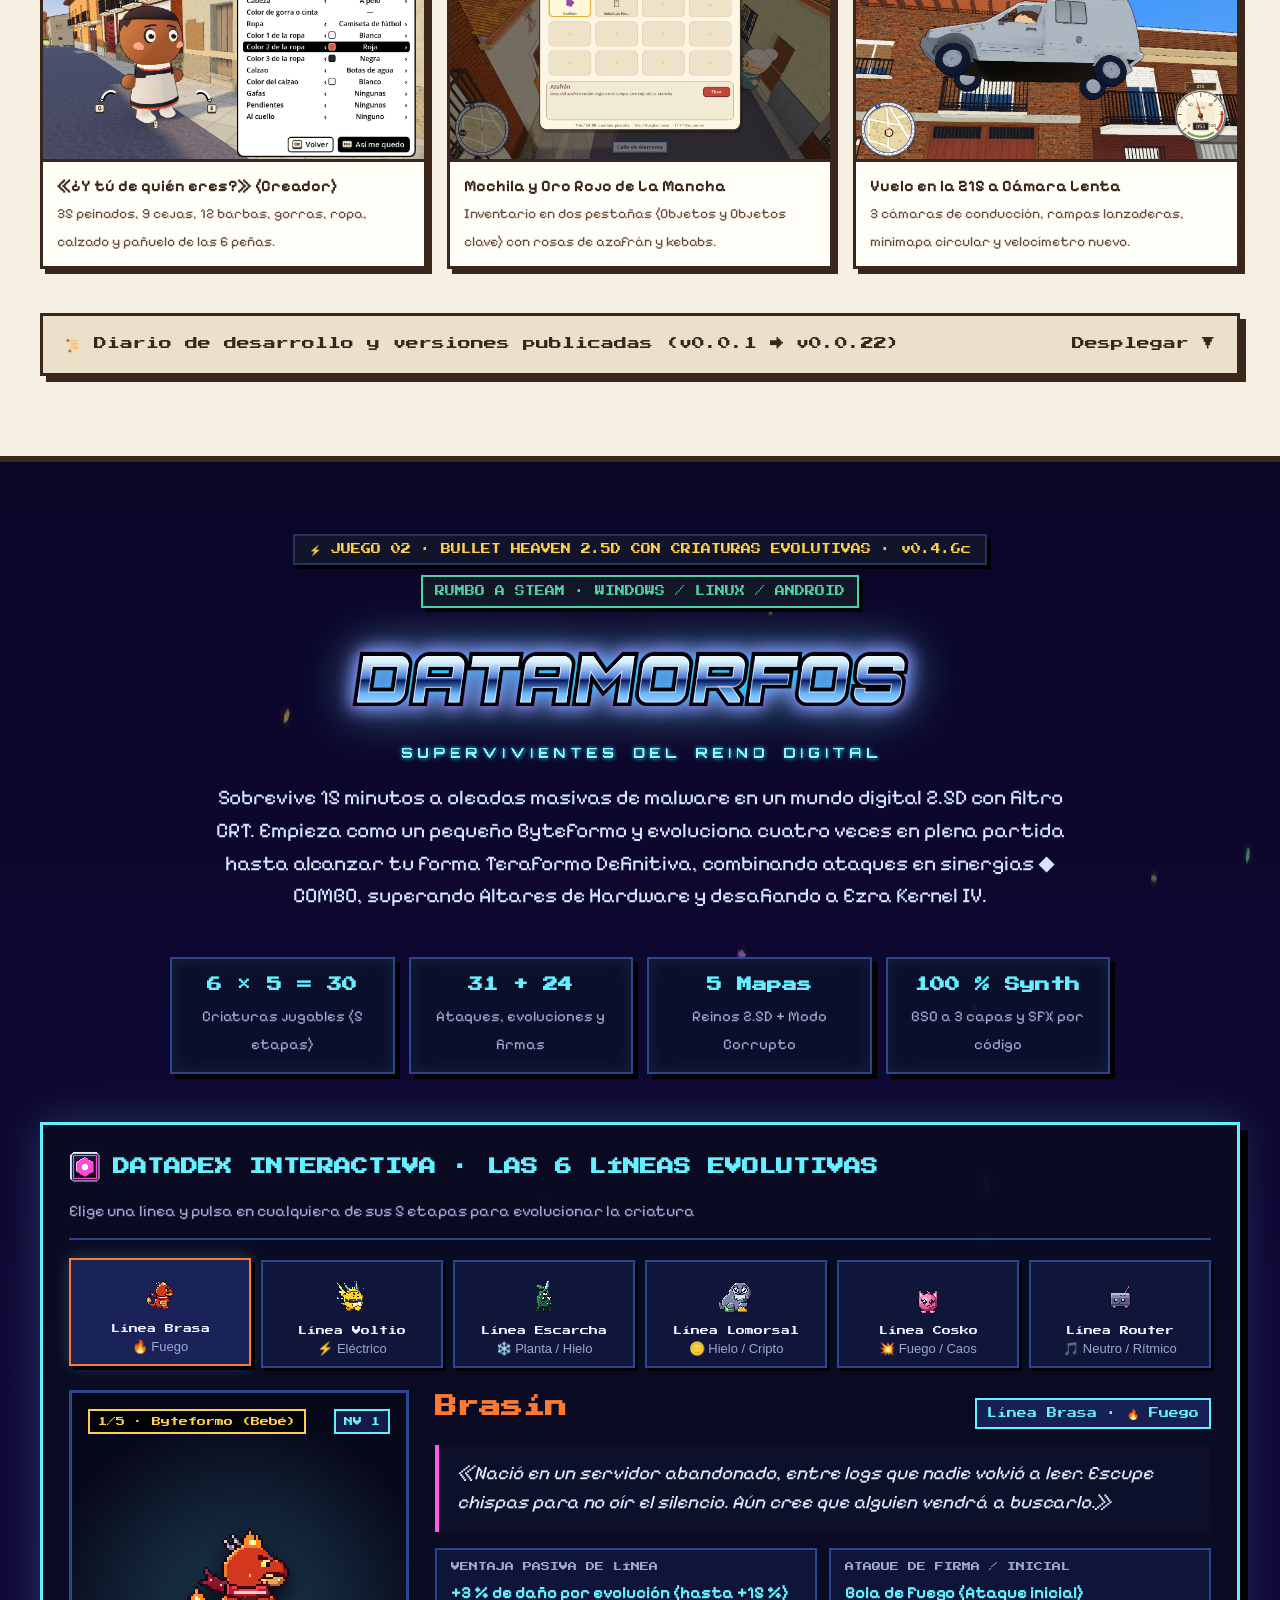
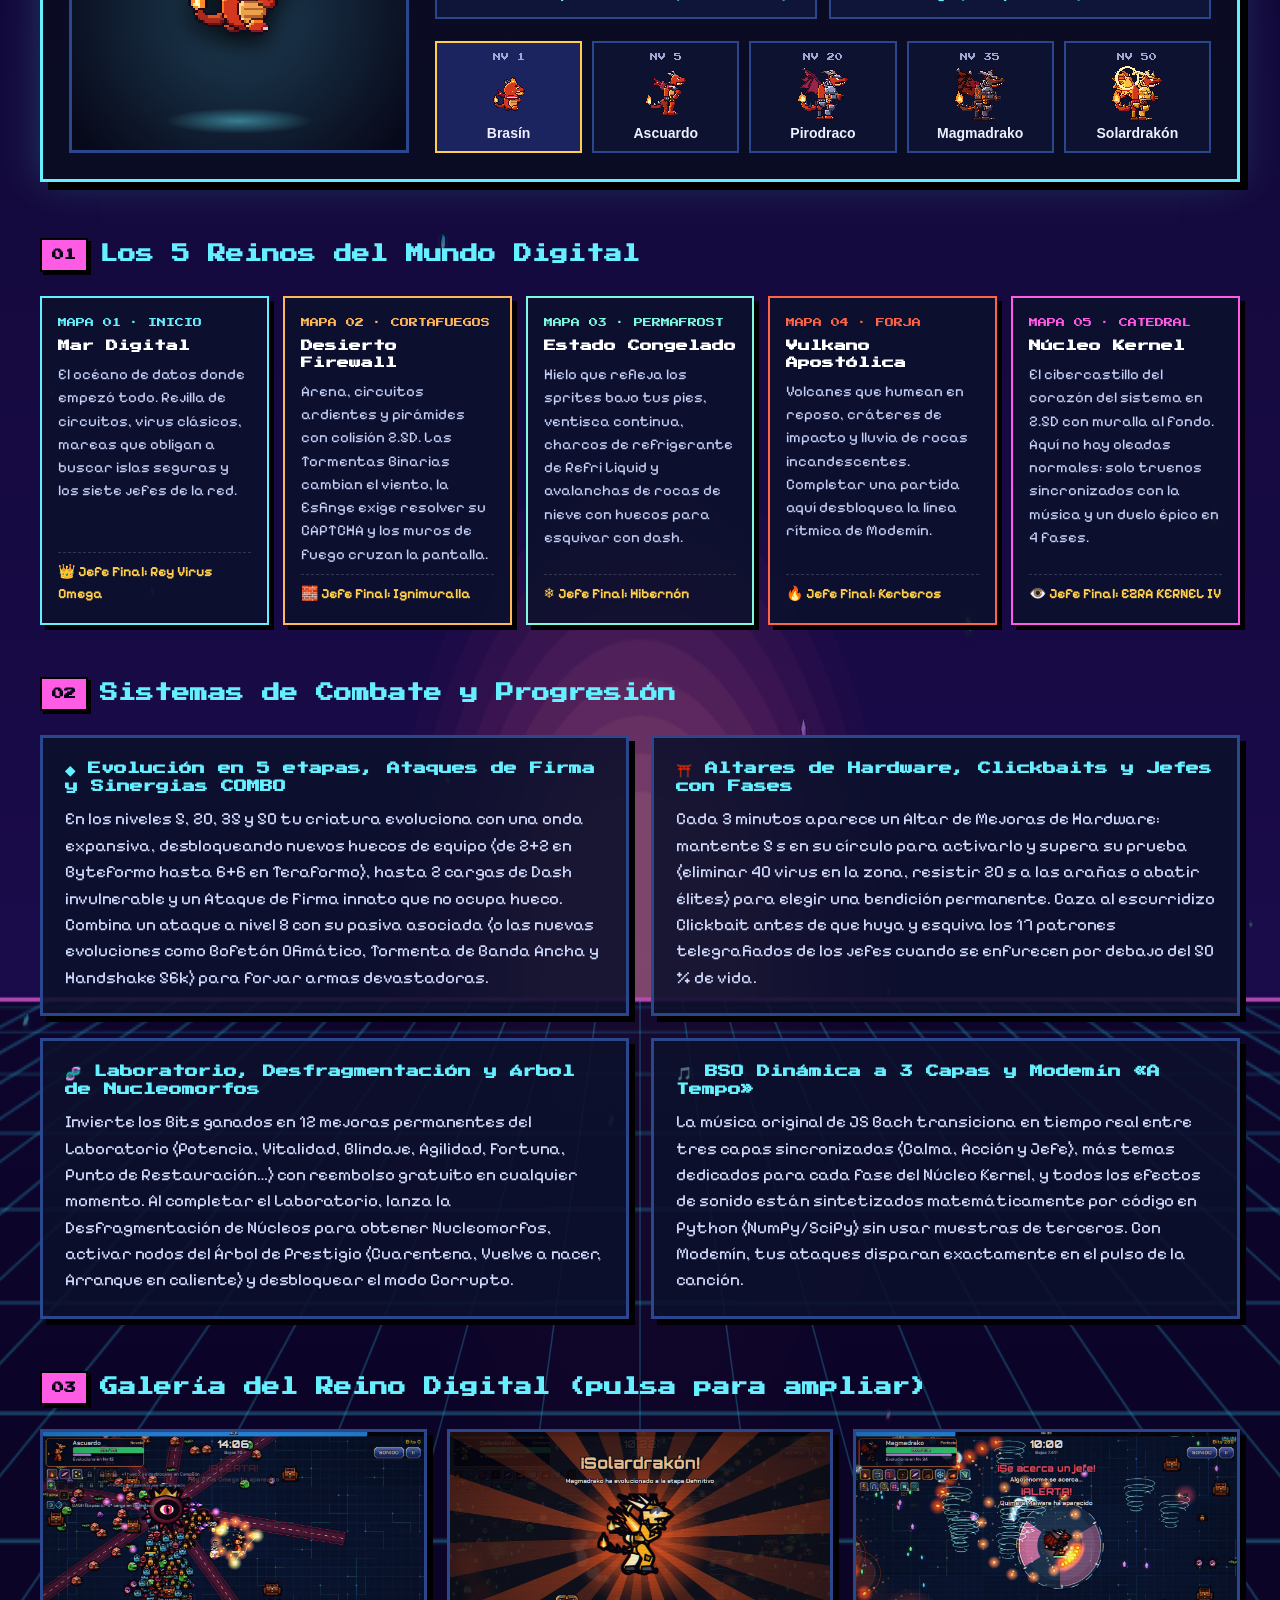
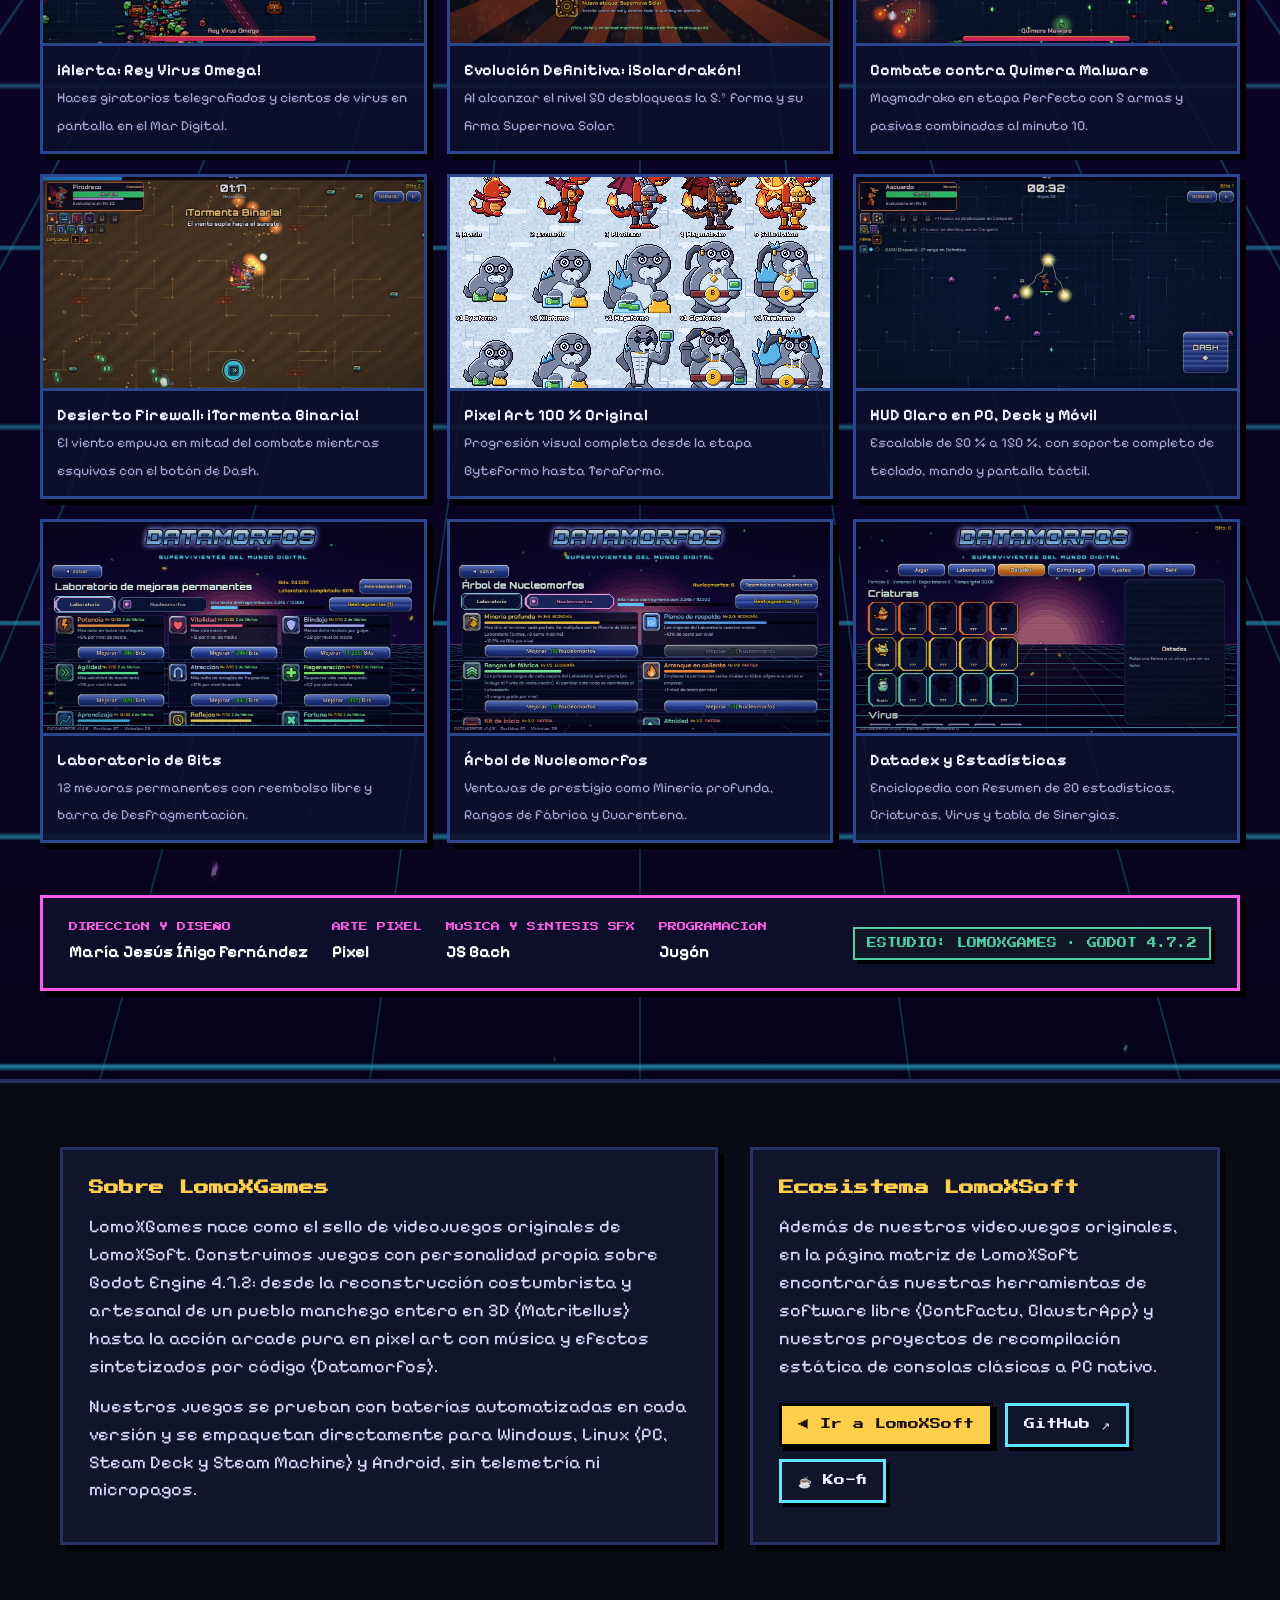
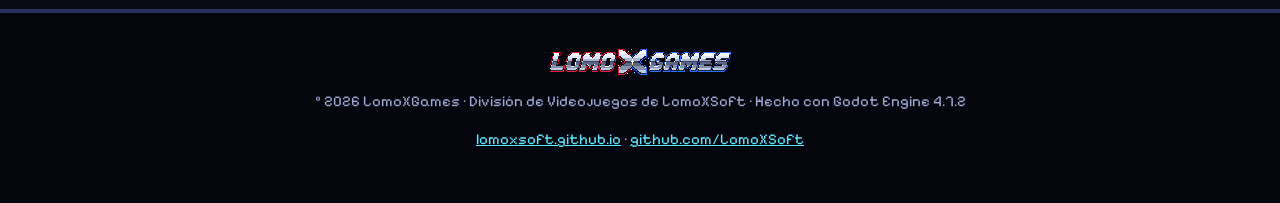
==== commit ee3bee47: "Menú desplegable en móvil, evitar corte de etiquetas y Linux / SteamOS" ====
--- a/LomoXGames/index.html
+++ b/LomoXGames/index.html
@@ -34,13 +34,16 @@
         <span class="x-red">LOMO</span><span class="x-gold">X</span><span class="x-blue">GAMES</span>
       </a>
     </div>
-    <nav class="nav-links" aria-label="Navegación principal">
+    <div class="topbar-actions">
+      <button type="button" id="langToggle" class="lang-btn" aria-label="Cambiar idioma / Switch language">ES / EN</button>
+      <button type="button" id="menuToggle" class="menu-btn" aria-expanded="false" aria-controls="mainNav" aria-label="Abrir menú">☰</button>
+    </div>
+    <nav class="nav-links" id="mainNav" aria-label="Navegación principal">
       <a href="#juegos" data-es="Juegos" data-en="Games">Juegos</a>
       <a class="nav-mat" href="#matritellus">Matritellus</a>
       <a class="nav-dm" href="#datamorfos">Datamorfos</a>
       <a href="#datadex">Datadex</a>
       <a href="#estudio" data-es="El Estudio" data-en="Studio">El Estudio</a>
-      <button type="button" id="langToggle" class="lang-btn" aria-label="Cambiar idioma / Switch language">ES / EN</button>
     </nav>
   </div>
 </header>
@@ -226,8 +229,8 @@
               <span class="dl-ext">Paquete .apk</span>
             </a>
             <a class="dl-item" id="matDlLin" href="https://github.com/LomoXSoft/Matritellus/releases/download/v0.0.21/Matritellus-0.0.21-Linux.tar.gz">
-              <span class="dl-os">🐧 Linux / Steam</span>
-              <span class="dl-ext">.tar.gz + script</span>
+              <span class="dl-os">🐧 Linux / SteamOS</span>
+              <span class="dl-ext">Nativo .tar.gz</span>
             </a>
           </div>
         </div>
@@ -531,8 +534,10 @@
       <!-- Active Creature Inspector -->
       <div class="dex-main-grid">
         <div class="dex-stage-pedestal">
-          <span class="dex-stage-badge" id="dexStageLabel">ETAPA 1/5 · BYTEFORMO</span>
-          <span class="dex-level-badge" id="dexLevelLabel">NV 1</span>
+          <div class="dex-pedestal-top">
+            <span class="dex-stage-badge" id="dexStageLabel">ETAPA 1/5 · BYTEFORMO</span>
+            <span class="dex-level-badge" id="dexLevelLabel">NV 1</span>
+          </div>
           <img class="dex-big-sprite" id="dexBigSprite" src="img/datamorfos/criaturas/brasa_0.png" alt="Brasín">
           <div class="dex-pedestal-ring" aria-hidden="true"></div>
         </div>
@@ -829,7 +834,24 @@
 (function () {
   "use strict";
 
-  /* ---------- 1. STUDIO INTRO VIDEO PLAYER ---------- */
+  /* ---------- 1. STUDIO INTRO VIDEO PLAYER & MOBILE MENU ---------- */
+  var menuToggle = document.getElementById("menuToggle");
+  var mainNav = document.getElementById("mainNav");
+  if (menuToggle && mainNav) {
+    menuToggle.addEventListener("click", function () {
+      var isOpen = mainNav.classList.toggle("open");
+      menuToggle.setAttribute("aria-expanded", isOpen ? "true" : "false");
+      menuToggle.textContent = isOpen ? "✕" : "☰";
+    });
+    mainNav.querySelectorAll("a").forEach(function (link) {
+      link.addEventListener("click", function () {
+        mainNav.classList.remove("open");
+        menuToggle.setAttribute("aria-expanded", "false");
+        menuToggle.textContent = "☰";
+      });
+    });
+  }
+
   var playIntroBtn = document.getElementById("playIntroBtn");
   var logoStage = document.getElementById("logoStage");
   var introWrap = document.getElementById("introWrap");
--- a/LomoXGames/estilo.css
+++ b/LomoXGames/estilo.css
@@ -141,11 +141,35 @@
 .crumb-current .x-gold { color: var(--lomo-gold); }
 .crumb-current .x-blue { color: #569aff; }
 
+.topbar-actions {
+  display: flex;
+  align-items: center;
+  gap: 8px;
+  order: 3;
+}
+
+.menu-btn {
+  display: none;
+  align-items: center;
+  justify-content: center;
+  font-family: "PS2P", monospace;
+  font-size: 13px;
+  line-height: 1;
+  padding: 7px 10px;
+  background: var(--bg2);
+  color: var(--cyan);
+  border: 2px solid var(--cyan);
+  box-shadow: 3px 3px 0 #000;
+  cursor: pointer;
+}
+
 .nav-links {
   display: flex;
   align-items: center;
   gap: 16px;
   flex-wrap: wrap;
+  order: 2;
+  margin-left: auto;
 }
 
 .nav-links a {
@@ -287,8 +311,12 @@
 .subsidiary-pill {
   display: inline-flex;
   align-items: center;
+  justify-content: center;
+  flex-wrap: wrap;
   gap: 10px;
   padding: 6px 14px;
+  max-width: 100%;
+  line-height: 1.5;
   background: var(--bg2);
   border: 2px solid var(--bd);
   box-shadow: 4px 4px 0 #000;
@@ -420,12 +448,14 @@
 
 .spot-badge-top {
   position: absolute;
-  top: 12px;
-  left: 12px;
+  top: 10px;
+  left: 10px;
+  max-width: calc(100% - 20px);
   font-family: "PS2P", monospace;
   font-size: 9px;
+  line-height: 1.4;
   padding: 6px 10px;
-  background: rgba(0, 0, 0, 0.85);
+  background: rgba(0, 0, 0, 0.88);
   border: 2px solid currentColor;
   z-index: 2;
 }
@@ -440,14 +470,16 @@
 
 .spot-version {
   position: absolute;
-  top: 12px;
-  right: 12px;
+  bottom: 10px;
+  left: 10px;
   font-family: "PS2P", monospace;
   font-size: 10px;
+  line-height: 1.3;
   padding: 6px 10px;
-  background: #121629;
+  background: rgba(18, 22, 41, 0.94);
   color: #4fd1a5;
   border: 2px solid #4fd1a5;
+  box-shadow: 3px 3px 0 #000;
   z-index: 2;
 }
 
@@ -1225,18 +1257,26 @@
   display: flex;
   flex-direction: column;
   align-items: center;
-  justify-content: center;
-  padding: 24px 18px;
+  justify-content: space-between;
+  padding: 16px;
   position: relative;
   min-height: 310px;
 }
 
+.dex-pedestal-top {
+  width: 100%;
+  display: flex;
+  justify-content: space-between;
+  align-items: center;
+  gap: 8px;
+  flex-wrap: wrap;
+  margin-bottom: 8px;
+}
+
 .dex-stage-badge {
-  position: absolute;
-  top: 12px;
-  left: 12px;
   font-family: "PS2P", monospace;
   font-size: 9px;
+  line-height: 1.3;
   padding: 5px 8px;
   background: rgba(0, 0, 0, 0.8);
   color: var(--lomo-gold);
@@ -1244,11 +1284,9 @@
 }
 
 .dex-level-badge {
-  position: absolute;
-  top: 12px;
-  right: 12px;
   font-family: "PS2P", monospace;
   font-size: 9px;
+  line-height: 1.3;
   padding: 5px 8px;
   background: #131b46;
   color: var(--dm-cyan);
@@ -1678,7 +1716,68 @@
   }
 }
 
+@media (max-width: 820px) {
+  .topbar-in {
+    padding: 8px 12px;
+    gap: 8px;
+  }
+  .crumb {
+    font-size: 9.5px;
+    gap: 6px;
+  }
+  .crumb-parent {
+    padding: 5px 8px;
+    gap: 5px;
+  }
+  .lang-btn {
+    padding: 6px 9px;
+    font-size: 9px;
+  }
+  .menu-btn {
+    display: inline-flex;
+  }
+  .nav-links {
+    display: none;
+    width: 100%;
+    order: 4;
+    margin: 4px 0 2px;
+    padding-top: 10px;
+    border-top: 2px solid var(--bd);
+  }
+  .nav-links.open {
+    display: grid;
+    grid-template-columns: repeat(2, 1fr);
+    gap: 8px;
+  }
+  .nav-links a {
+    background: var(--bg2);
+    border: 2px solid var(--bd);
+    padding: 8px 10px;
+    text-align: center;
+    font-size: 16px;
+  }
+}
+
 @media (max-width: 640px) {
+  .spot-badge-top {
+    font-size: 8px;
+    padding: 5px 8px;
+  }
+  .spot-version {
+    font-size: 9px;
+    padding: 5px 8px;
+  }
+  .spot-corner-icon {
+    width: 62px;
+    height: 62px;
+  }
+  .subsidiary-pill,
+  .dm-platform-pill,
+  .mat-kicker {
+    font-size: 8.5px;
+    padding: 6px 10px;
+    line-height: 1.5;
+  }
   .mat-bento,
   .dm-bento,
   .mat-gallery,
